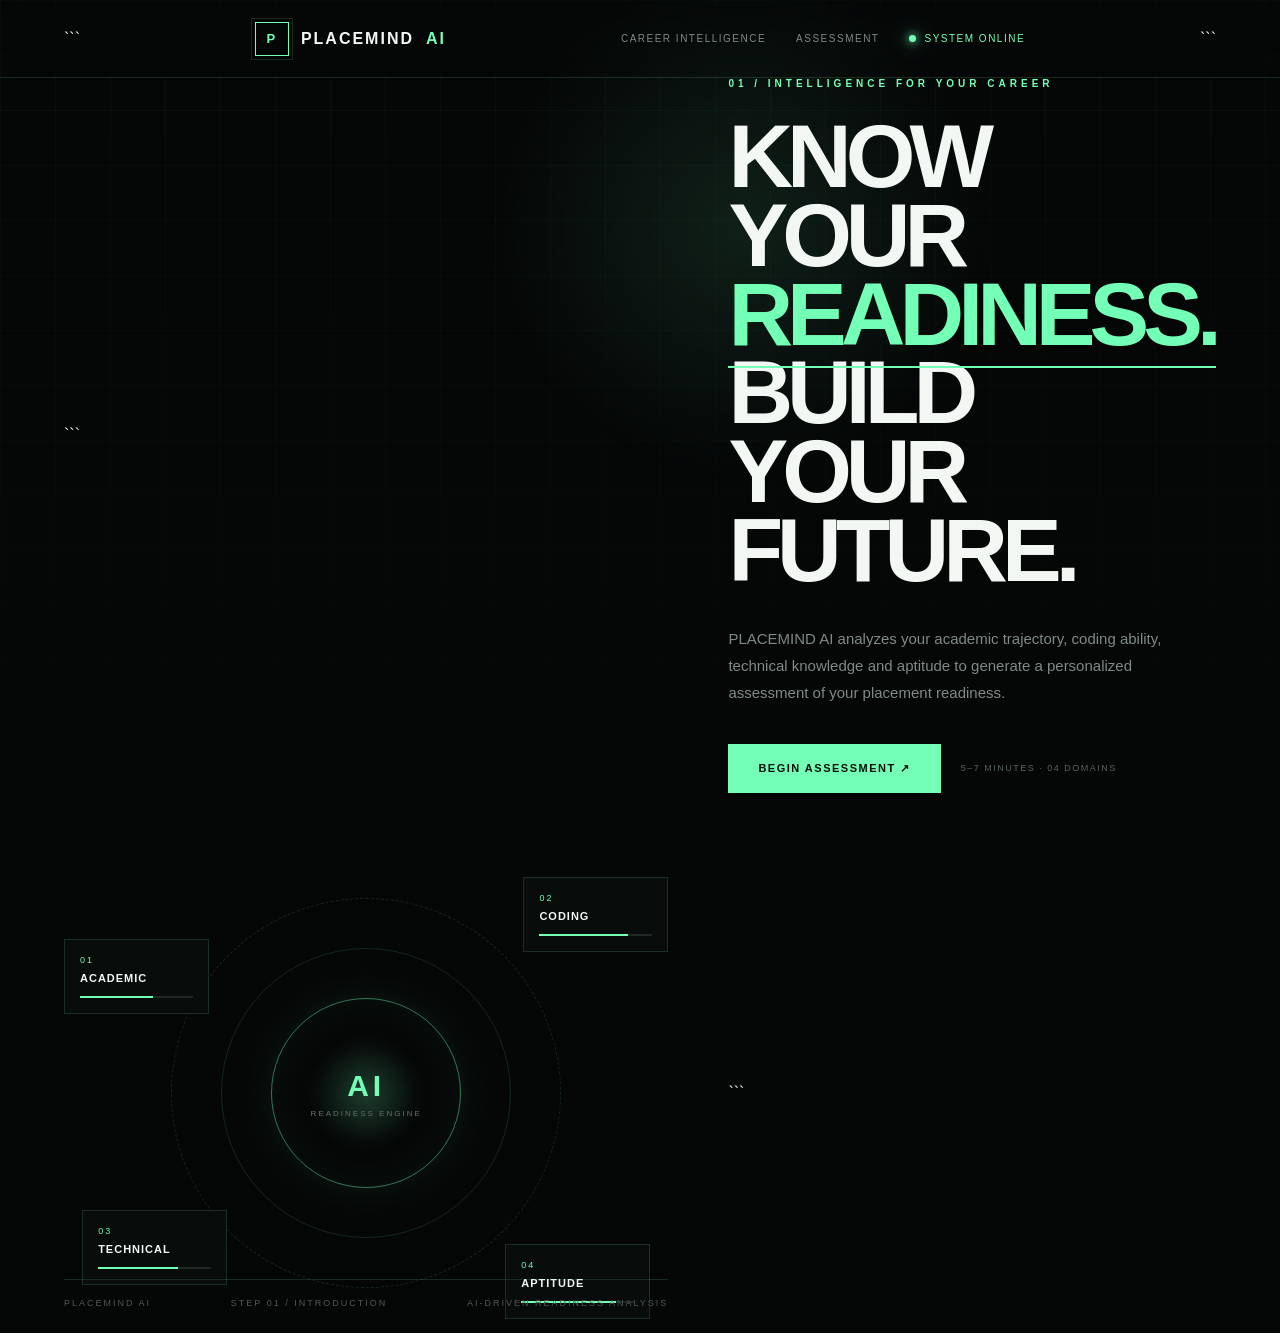
==== index.html @ 0332e286 "Update index.html" ====
<!DOCTYPE html>

<html lang="en">
<head>
<meta charset="UTF-8">
<meta name="viewport" content="width=device-width, initial-scale=1.0">

<title>PLACEMIND AI</title>

<style>

*{
    margin:0;
    padding:0;
    box-sizing:border-box;
}

:root{
    --bg:#050707;
    --panel:#0b0f0e;
    --line:rgba(130,255,190,.14);
    --green:#73ffb6;
    --text:#f2f7f4;
    --muted:#7f8b85;
}

html{
    scroll-behavior:smooth;
}

body{
    background:var(--bg);
    color:var(--text);
    font-family:Arial,Helvetica,sans-serif;
    overflow-x:hidden;
}


/* =========================================================
   ANIMATED BACKGROUND
========================================================= */

body::before{
    content:"";
    position:fixed;
    inset:0;
    pointer-events:none;

    background-image:
        linear-gradient(rgba(115,255,182,.035) 1px,transparent 1px),
        linear-gradient(90deg,rgba(115,255,182,.035) 1px,transparent 1px);

    background-size:55px 55px;

    mask-image:linear-gradient(
        to bottom,
        black,
        transparent 90%
    );

    animation:gridMove 18s linear infinite;
}

@keyframes gridMove{

    from{
        background-position:0 0,0 0;
    }

    to{
        background-position:55px 55px,55px 55px;
    }

}


/* =========================================================
   GLOW
========================================================= */

.glow{
    position:fixed;
    width:550px;
    height:550px;

    background:radial-gradient(
        circle,
        rgba(115,255,182,.10),
        transparent 65%
    );

    left:58%;
    top:25%;

    transform:translate(-50%,-50%);

    filter:blur(10px);

    pointer-events:none;

    animation:floatGlow 7s ease-in-out infinite;
}

@keyframes floatGlow{

    0%,100%{
        transform:translate(-50%,-50%) scale(1);
    }

    50%{
        transform:translate(-50%,-50%) scale(1.2);
    }

}


/* =========================================================
   NAVIGATION
========================================================= */

nav{

    height:78px;

    border-bottom:1px solid var(--line);

    display:flex;

    align-items:center;

    justify-content:space-between;

    padding:0 5vw;

    position:relative;

    z-index:5;

    backdrop-filter:blur(12px);

    animation:navIn 1s ease forwards;

}

@keyframes navIn{

    from{
        opacity:0;
        transform:translateY(-20px);
    }

    to{
        opacity:1;
        transform:translateY(0);
    }

}

.brand{

    display:flex;

    align-items:center;

    gap:12px;

    font-weight:800;

    letter-spacing:2px;

}

.logo{

    width:34px;
    height:34px;

    border:1px solid var(--green);

    color:var(--green);

    display:grid;

    place-items:center;

    font-size:13px;

    position:relative;

}

.logo::after{

    content:"";

    position:absolute;

    inset:-5px;

    border:1px solid rgba(115,255,182,.15);

    animation:pulse 2s infinite;

}

@keyframes pulse{

    0%,100%{
        transform:scale(.95);
        opacity:.4;
    }

    50%{
        transform:scale(1.08);
        opacity:1;
    }

}

.brand span{
    color:var(--green);
}

.nav-right{

    display:flex;

    align-items:center;

    gap:30px;

    font-size:10px;

    letter-spacing:1.5px;

    color:var(--muted);

}

.online{

    color:var(--green);

    display:flex;

    align-items:center;

    gap:8px;

}

.dot{

    width:7px;
    height:7px;

    border-radius:50%;

    background:var(--green);

    box-shadow:
        0 0 8px var(--green),
        0 0 20px var(--green);

    animation:blink 1.5s infinite;

}

@keyframes blink{

    0%,100%{
        opacity:1;
    }

    50%{
        opacity:.25;
    }

}


/* =========================================================
   MAIN
========================================================= */

main{

    width:90%;

    max-width:1400px;

    margin:auto;

    min-height:calc(100vh - 78px);

    display:flex;

    align-items:center;

    position:relative;

    z-index:2;

}

.layout{

    width:100%;

    display:grid;

    grid-template-columns:1.2fr .8fr;

    gap:60px;

    align-items:center;

}


/* =========================================================
   LEFT HERO
========================================================= */

.hero{

    animation:heroIn 1.1s cubic-bezier(.2,.8,.2,1) forwards;

    opacity:0;

}

@keyframes heroIn{

    from{

        opacity:0;

        transform:
            translateY(50px);

    }

    to{

        opacity:1;

        transform:
            translateY(0);

    }

}

.eyebrow{

    color:var(--green);

    font-size:10px;

    font-weight:bold;

    letter-spacing:4px;

    margin-bottom:28px;

}

h1{

    font-size:clamp(
        58px,
        7vw,
        105px
    );

    line-height:.88;

    letter-spacing:-6px;

    font-weight:800;

}

h1 .green{

    color:var(--green);

    position:relative;

}

h1 .green::after{

    content:"";

    position:absolute;

    left:0;

    bottom:-4px;

    width:0;

    height:2px;

    background:var(--green);

    animation:underline 1.5s ease 1.2s forwards;

}

@keyframes underline{

    to{
        width:100%;
    }

}

.description{

    max-width:620px;

    margin-top:35px;

    color:var(--muted);

    font-size:15px;

    line-height:1.8;

    opacity:0;

    animation:
        fadeUp .8s ease 1s forwards;

}

@keyframes fadeUp{

    from{
        opacity:0;
        transform:translateY(15px);
    }

    to{
        opacity:1;
        transform:translateY(0);
    }

}


/* =========================================================
   CTA
========================================================= */

.cta{

    margin-top:38px;

    display:flex;

    align-items:center;

    gap:20px;

    opacity:0;

    animation:
        fadeUp .8s ease 1.25s forwards;

}

button{

    position:relative;

    overflow:hidden;

    border:0;

    background:var(--green);

    color:#061009;

    padding:18px 30px;

    font-weight:800;

    letter-spacing:1.5px;

    font-size:11px;

    cursor:pointer;

    transition:.25s;

}

button::before{

    content:"";

    position:absolute;

    top:0;
    left:-100%;

    width:70%;

    height:100%;

    background:
        linear-gradient(
            90deg,
            transparent,
            rgba(255,255,255,.5),
            transparent
        );

    animation:shine 3s infinite;

}

@keyframes shine{

    0%{
        left:-100%;
    }

    45%,100%{
        left:130%;
    }

}

button:hover{

    transform:
        translateY(-4px)
        scale(1.02);

    box-shadow:
        0 12px 40px
        rgba(115,255,182,.2);

}

.time{

    color:#59645e;

    font-size:9px;

    letter-spacing:1.5px;

}


/* =========================================================
   RIGHT AI VISUAL
========================================================= */

.visual{

    min-height:480px;

    position:relative;

    display:flex;

    align-items:center;

    justify-content:center;

    animation:
        visualIn 1.2s ease .3s forwards;

    opacity:0;

}

@keyframes visualIn{

    from{
        opacity:0;
        transform:scale(.85);
    }

    to{
        opacity:1;
        transform:scale(1);
    }

}


/* central AI core */

.core{

    width:190px;
    height:190px;

    border-radius:50%;

    border:1px solid
        rgba(115,255,182,.45);

    position:relative;

    display:grid;

    place-items:center;

    box-shadow:

        0 0 40px
        rgba(115,255,182,.08),

        inset 0 0 40px
        rgba(115,255,182,.05);

    animation:
        coreFloat 5s ease-in-out infinite;

}

@keyframes coreFloat{

    0%,100%{
        transform:translateY(0);
    }

    50%{
        transform:translateY(-12px);
    }

}

.core::before{

    content:"";

    position:absolute;

    width:120px;
    height:120px;

    border-radius:50%;

    background:
        radial-gradient(
            circle,
            rgba(115,255,182,.22),
            rgba(115,255,182,.03) 55%,
            transparent 70%
        );

    animation:
        corePulse 2.5s ease-in-out infinite;

}

@keyframes corePulse{

    0%,100%{
        transform:scale(.9);
    }

    50%{
        transform:scale(1.15);
    }

}

.core-text{

    position:relative;

    z-index:2;

    text-align:center;

}

.core-text strong{

    display:block;

    color:var(--green);

    font-size:30px;

    letter-spacing:4px;

}

.core-text span{

    display:block;

    color:#65706a;

    font-size:8px;

    letter-spacing:2px;

    margin-top:6px;

}


/* =========================================================
   ORBITS
========================================================= */

.orbit{

    position:absolute;

    border:1px solid
        rgba(115,255,182,.13);

    border-radius:50%;

}

.orbit.one{

    width:290px;
    height:290px;

    animation:
        orbit 12s linear infinite;

}

.orbit.two{

    width:390px;
    height:390px;

    border-style:dashed;

    animation:
        orbitReverse 18s linear infinite;

}

@keyframes orbit{

    from{
        transform:rotate(0deg);
    }

    to{
        transform:rotate(360deg);
    }

}

@keyframes orbitReverse{

    from{
        transform:rotate(360deg);
    }

    to{
        transform:rotate(0deg);
    }

}


/* =========================================================
   FLOATING DOMAIN CARDS
========================================================= */

.domain{

    position:absolute;

    width:145px;

    padding:15px;

    background:
        rgba(10,14,13,.88);

    border:1px solid var(--line);

    backdrop-filter:blur(8px);

    transition:.3s;

}

.domain:hover{

    border-color:
        rgba(115,255,182,.45);

    transform:translateY(-6px);

}

.domain-number{

    color:var(--green);

    font-size:9px;

    letter-spacing:2px;

}

.domain-name{

    display:block;

    margin-top:7px;

    font-size:11px;

    font-weight:bold;

    letter-spacing:1px;

}

.domain-bar{

    height:2px;

    background:#202824;

    margin-top:12px;

}

.domain-bar span{

    display:block;

    width:65%;

    height:100%;

    background:var(--green);

}

.domain.academic{

    top:18%;

    left:0;

    animation:
        cardFloat 5s ease-in-out infinite;

}

.domain.coding{

    top:5%;

    right:0;

    animation:
        cardFloat 6s ease-in-out 1s infinite;

}

.domain.technical{

    bottom:10%;

    left:3%;

    animation:
        cardFloat 6s ease-in-out 1.5s infinite;

}

.domain.aptitude{

    bottom:3%;

    right:3%;

    animation:
        cardFloat 5s ease-in-out 2s infinite;

}

@keyframes cardFloat{

    0%,100%{
        transform:translateY(0);
    }

    50%{
        transform:translateY(-10px);
    }

}


/* =========================================================
   BOTTOM
========================================================= */

.bottom{

    position:absolute;

    bottom:25px;

    left:0;

    width:100%;

    display:flex;

    justify-content:space-between;

    color:#4f5954;

    font-size:9px;

    letter-spacing:2px;

    border-top:1px solid var(--line);

    padding-top:18px;

}


/* =========================================================
   MOBILE
========================================================= */

@media(max-width:900px){

    .nav-right .nav-item{
        display:none;
    }

    main{
        min-height:auto;
        padding:60px 0 100px;
    }

    .layout{
        grid-template-columns:1fr;
    }

    .visual{
        min-height:430px;
        margin-top:30px;
    }

}

@media(max-width:600px){

    nav{
        padding:0 22px;
    }

    main{
        width:92%;
    }

    h1{
        font-size:55px;
        letter-spacing:-4px;
    }

    .description{
        font-size:14px;
    }

    .bottom{
        position:relative;
        margin-top:40px;
        flex-direction:column;
        gap:8px;
    }

    .domain{
        width:125px;
    }

}

</style>

</head>

<body>

<div class="glow"></div>

<!-- =====================================================
     NAVIGATION
===================================================== -->

<nav>

```
<div class="brand">

    <div class="logo">
        P
    </div>

    PLACEMIND<span>AI</span>

</div>


<div class="nav-right">

    <div class="nav-item">
        CAREER INTELLIGENCE
    </div>

    <div class="nav-item">
        ASSESSMENT
    </div>

    <div class="online">

        <div class="dot"></div>

        SYSTEM ONLINE

    </div>

</div>
```

</nav>

<!-- =====================================================
     MAIN
===================================================== -->

<main>

<div class="layout">

```
<!-- LEFT -->

<section class="hero">

    <div class="eyebrow">
        01 / INTELLIGENCE FOR YOUR CAREER
    </div>


    <h1>

        KNOW YOUR<br>

        <span class="green">
            READINESS.
        </span><br>

        BUILD YOUR<br>

        FUTURE.

    </h1>


    <p class="description">

        PLACEMIND AI analyzes your academic trajectory,
        coding ability, technical knowledge and aptitude
        to generate a personalized assessment of your
        placement readiness.

    </p>


    <div class="cta">

        <button
            onclick="window.location.href='academic.html'">

            BEGIN ASSESSMENT ↗

        </button>


        <div class="time">

            5–7 MINUTES · 04 DOMAINS

        </div>

    </div>

</section>



<!-- RIGHT -->

<section class="visual">


    <!-- ORBITS -->

    <div class="orbit one"></div>

    <div class="orbit two"></div>


    <!-- AI CORE -->

    <div class="core">

        <div class="core-text">

            <strong>AI</strong>

            <span>
                READINESS ENGINE
            </span>

        </div>

    </div>


    <!-- DOMAIN CARDS -->


    <div class="domain academic">

        <div class="domain-number">
            01
        </div>

        <div class="domain-name">
            ACADEMIC
        </div>

        <div class="domain-bar">
            <span></span>
        </div>

    </div>


    <div class="domain coding">

        <div class="domain-number">
            02
        </div>

        <div class="domain-name">
            CODING
        </div>

        <div class="domain-bar">
            <span style="width:78%"></span>
        </div>

    </div>


    <div class="domain technical">

        <div class="domain-number">
            03
        </div>

        <div class="domain-name">
            TECHNICAL
        </div>

        <div class="domain-bar">
            <span style="width:71%"></span>
        </div>

    </div>


    <div class="domain aptitude">

        <div class="domain-number">
            04
        </div>

        <div class="domain-name">
            APTITUDE
        </div>

        <div class="domain-bar">
            <span style="width:84%"></span>
        </div>

    </div>


    <div class="bottom">

        <span>
            PLACEMIND AI
        </span>

        <span>
            STEP 01 / INTRODUCTION
        </span>

        <span>
            AI-DRIVEN READINESS ANALYSIS
        </span>

    </div>

</section>
```

</div>

</main>

</body>
</html>
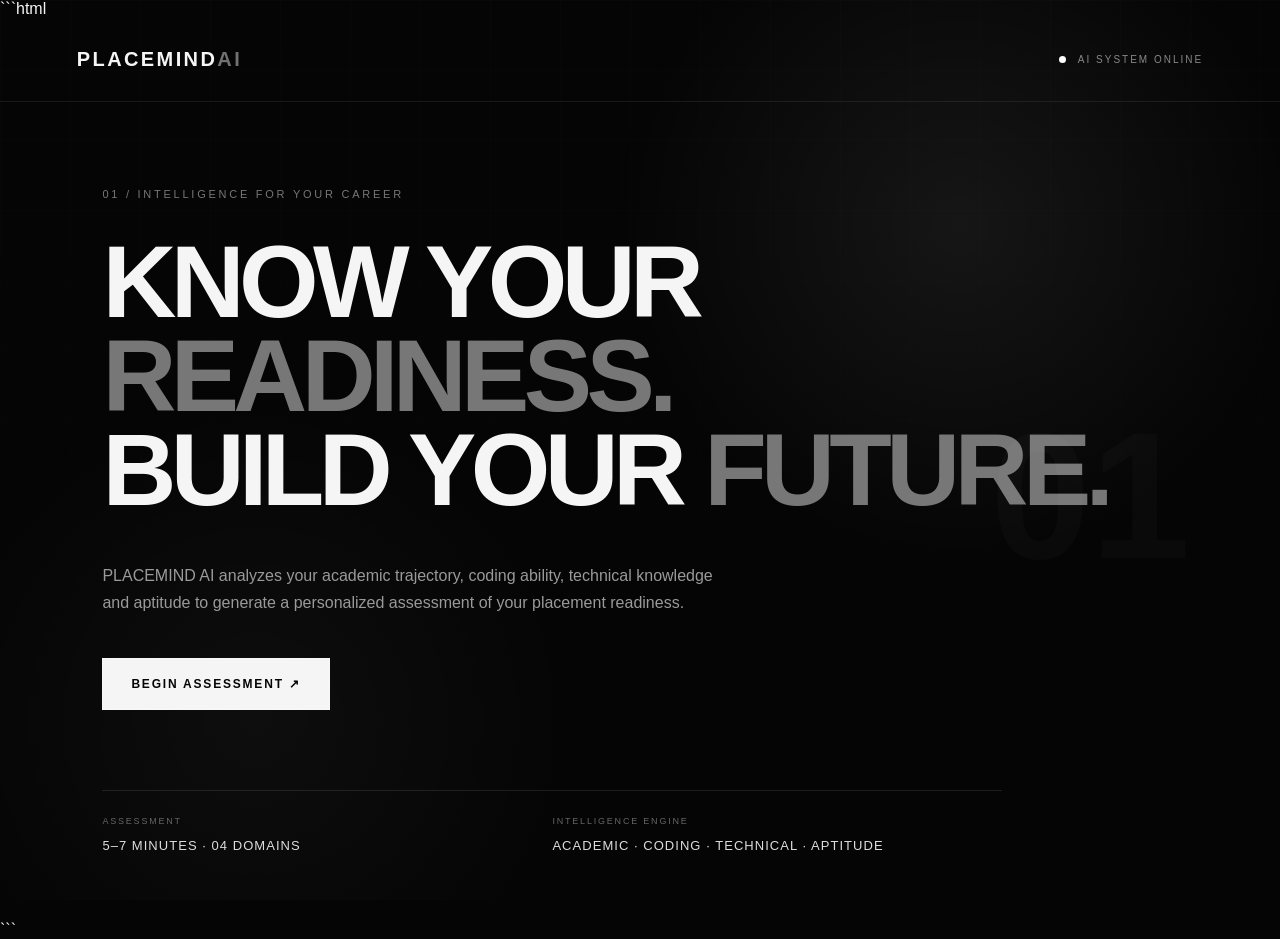
==== commit c76ac466: "Update index.html" ====
--- a/index.html
+++ b/index.html
@@ -1,1240 +1,412 @@
+```html
 <!DOCTYPE html>
-
 <html lang="en">
 <head>
-<meta charset="UTF-8">
-<meta name="viewport" content="width=device-width, initial-scale=1.0">
-
-<title>PLACEMIND AI</title>
-
-<style>
-
-*{
-    margin:0;
-    padding:0;
-    box-sizing:border-box;
-}
-
-:root{
-    --bg:#050707;
-    --panel:#0b0f0e;
-    --line:rgba(130,255,190,.14);
-    --green:#73ffb6;
-    --text:#f2f7f4;
-    --muted:#7f8b85;
-}
-
-html{
-    scroll-behavior:smooth;
-}
-
-body{
-    background:var(--bg);
-    color:var(--text);
-    font-family:Arial,Helvetica,sans-serif;
-    overflow-x:hidden;
-}
-
-
-/* =========================================================
-   ANIMATED BACKGROUND
-========================================================= */
-
-body::before{
-    content:"";
-    position:fixed;
-    inset:0;
-    pointer-events:none;
-
-    background-image:
-        linear-gradient(rgba(115,255,182,.035) 1px,transparent 1px),
-        linear-gradient(90deg,rgba(115,255,182,.035) 1px,transparent 1px);
-
-    background-size:55px 55px;
-
-    mask-image:linear-gradient(
-        to bottom,
-        black,
-        transparent 90%
-    );
-
-    animation:gridMove 18s linear infinite;
-}
-
-@keyframes gridMove{
-
-    from{
-        background-position:0 0,0 0;
-    }
-
-    to{
-        background-position:55px 55px,55px 55px;
-    }
-
-}
-
-
-/* =========================================================
-   GLOW
-========================================================= */
-
-.glow{
-    position:fixed;
-    width:550px;
-    height:550px;
-
-    background:radial-gradient(
-        circle,
-        rgba(115,255,182,.10),
-        transparent 65%
-    );
-
-    left:58%;
-    top:25%;
-
-    transform:translate(-50%,-50%);
-
-    filter:blur(10px);
-
-    pointer-events:none;
-
-    animation:floatGlow 7s ease-in-out infinite;
-}
-
-@keyframes floatGlow{
-
-    0%,100%{
-        transform:translate(-50%,-50%) scale(1);
-    }
-
-    50%{
-        transform:translate(-50%,-50%) scale(1.2);
-    }
-
-}
-
-
-/* =========================================================
-   NAVIGATION
-========================================================= */
-
-nav{
-
-    height:78px;
-
-    border-bottom:1px solid var(--line);
-
-    display:flex;
-
-    align-items:center;
-
-    justify-content:space-between;
-
-    padding:0 5vw;
-
-    position:relative;
-
-    z-index:5;
-
-    backdrop-filter:blur(12px);
-
-    animation:navIn 1s ease forwards;
-
-}
-
-@keyframes navIn{
-
-    from{
-        opacity:0;
-        transform:translateY(-20px);
-    }
-
-    to{
-        opacity:1;
-        transform:translateY(0);
-    }
-
-}
-
-.brand{
-
-    display:flex;
-
-    align-items:center;
-
-    gap:12px;
-
-    font-weight:800;
-
-    letter-spacing:2px;
-
-}
-
-.logo{
-
-    width:34px;
-    height:34px;
-
-    border:1px solid var(--green);
-
-    color:var(--green);
-
-    display:grid;
-
-    place-items:center;
-
-    font-size:13px;
-
-    position:relative;
-
-}
-
-.logo::after{
-
-    content:"";
-
-    position:absolute;
-
-    inset:-5px;
-
-    border:1px solid rgba(115,255,182,.15);
-
-    animation:pulse 2s infinite;
-
-}
-
-@keyframes pulse{
-
-    0%,100%{
-        transform:scale(.95);
-        opacity:.4;
-    }
-
-    50%{
-        transform:scale(1.08);
-        opacity:1;
-    }
-
-}
-
-.brand span{
-    color:var(--green);
-}
-
-.nav-right{
-
-    display:flex;
-
-    align-items:center;
-
-    gap:30px;
-
-    font-size:10px;
-
-    letter-spacing:1.5px;
-
-    color:var(--muted);
-
-}
-
-.online{
-
-    color:var(--green);
-
-    display:flex;
-
-    align-items:center;
-
-    gap:8px;
-
-}
-
-.dot{
-
-    width:7px;
-    height:7px;
-
-    border-radius:50%;
-
-    background:var(--green);
-
-    box-shadow:
-        0 0 8px var(--green),
-        0 0 20px var(--green);
-
-    animation:blink 1.5s infinite;
-
-}
-
-@keyframes blink{
-
-    0%,100%{
-        opacity:1;
-    }
-
-    50%{
-        opacity:.25;
-    }
-
-}
-
-
-/* =========================================================
-   MAIN
-========================================================= */
-
-main{
-
-    width:90%;
-
-    max-width:1400px;
-
-    margin:auto;
-
-    min-height:calc(100vh - 78px);
-
-    display:flex;
-
-    align-items:center;
-
-    position:relative;
-
-    z-index:2;
-
-}
-
-.layout{
-
-    width:100%;
-
-    display:grid;
-
-    grid-template-columns:1.2fr .8fr;
-
-    gap:60px;
-
-    align-items:center;
-
-}
-
-
-/* =========================================================
-   LEFT HERO
-========================================================= */
-
-.hero{
-
-    animation:heroIn 1.1s cubic-bezier(.2,.8,.2,1) forwards;
-
-    opacity:0;
-
-}
-
-@keyframes heroIn{
-
-    from{
-
-        opacity:0;
-
-        transform:
-            translateY(50px);
-
-    }
-
-    to{
-
-        opacity:1;
-
-        transform:
-            translateY(0);
-
-    }
-
-}
-
-.eyebrow{
-
-    color:var(--green);
-
-    font-size:10px;
-
-    font-weight:bold;
-
-    letter-spacing:4px;
-
-    margin-bottom:28px;
-
-}
-
-h1{
-
-    font-size:clamp(
-        58px,
-        7vw,
-        105px
-    );
-
-    line-height:.88;
-
-    letter-spacing:-6px;
-
-    font-weight:800;
-
-}
-
-h1 .green{
-
-    color:var(--green);
-
-    position:relative;
-
-}
-
-h1 .green::after{
-
-    content:"";
-
-    position:absolute;
-
-    left:0;
-
-    bottom:-4px;
-
-    width:0;
-
-    height:2px;
-
-    background:var(--green);
-
-    animation:underline 1.5s ease 1.2s forwards;
-
-}
-
-@keyframes underline{
-
-    to{
-        width:100%;
-    }
-
-}
-
-.description{
-
-    max-width:620px;
-
-    margin-top:35px;
-
-    color:var(--muted);
-
-    font-size:15px;
-
-    line-height:1.8;
-
-    opacity:0;
-
-    animation:
-        fadeUp .8s ease 1s forwards;
-
-}
-
-@keyframes fadeUp{
-
-    from{
-        opacity:0;
-        transform:translateY(15px);
-    }
-
-    to{
-        opacity:1;
-        transform:translateY(0);
-    }
-
-}
-
-
-/* =========================================================
-   CTA
-========================================================= */
-
-.cta{
-
-    margin-top:38px;
-
-    display:flex;
-
-    align-items:center;
-
-    gap:20px;
-
-    opacity:0;
-
-    animation:
-        fadeUp .8s ease 1.25s forwards;
-
-}
-
-button{
-
-    position:relative;
-
-    overflow:hidden;
-
-    border:0;
-
-    background:var(--green);
-
-    color:#061009;
-
-    padding:18px 30px;
-
-    font-weight:800;
-
-    letter-spacing:1.5px;
-
-    font-size:11px;
-
-    cursor:pointer;
-
-    transition:.25s;
-
-}
-
-button::before{
-
-    content:"";
-
-    position:absolute;
-
-    top:0;
-    left:-100%;
-
-    width:70%;
-
-    height:100%;
-
-    background:
-        linear-gradient(
-            90deg,
-            transparent,
-            rgba(255,255,255,.5),
-            transparent
-        );
-
-    animation:shine 3s infinite;
-
-}
-
-@keyframes shine{
-
-    0%{
-        left:-100%;
-    }
-
-    45%,100%{
-        left:130%;
-    }
-
-}
-
-button:hover{
-
-    transform:
-        translateY(-4px)
-        scale(1.02);
-
-    box-shadow:
-        0 12px 40px
-        rgba(115,255,182,.2);
-
-}
-
-.time{
-
-    color:#59645e;
-
-    font-size:9px;
-
-    letter-spacing:1.5px;
-
-}
-
-
-/* =========================================================
-   RIGHT AI VISUAL
-========================================================= */
-
-.visual{
-
-    min-height:480px;
-
-    position:relative;
-
-    display:flex;
-
-    align-items:center;
-
-    justify-content:center;
-
-    animation:
-        visualIn 1.2s ease .3s forwards;
-
-    opacity:0;
-
-}
-
-@keyframes visualIn{
-
-    from{
-        opacity:0;
-        transform:scale(.85);
-    }
-
-    to{
-        opacity:1;
-        transform:scale(1);
-    }
-
-}
-
-
-/* central AI core */
-
-.core{
-
-    width:190px;
-    height:190px;
-
-    border-radius:50%;
-
-    border:1px solid
-        rgba(115,255,182,.45);
-
-    position:relative;
-
-    display:grid;
-
-    place-items:center;
-
-    box-shadow:
-
-        0 0 40px
-        rgba(115,255,182,.08),
-
-        inset 0 0 40px
-        rgba(115,255,182,.05);
-
-    animation:
-        coreFloat 5s ease-in-out infinite;
-
-}
-
-@keyframes coreFloat{
-
-    0%,100%{
-        transform:translateY(0);
-    }
-
-    50%{
-        transform:translateY(-12px);
-    }
-
-}
-
-.core::before{
-
-    content:"";
-
-    position:absolute;
-
-    width:120px;
-    height:120px;
-
-    border-radius:50%;
-
-    background:
-        radial-gradient(
-            circle,
-            rgba(115,255,182,.22),
-            rgba(115,255,182,.03) 55%,
-            transparent 70%
-        );
-
-    animation:
-        corePulse 2.5s ease-in-out infinite;
-
-}
-
-@keyframes corePulse{
-
-    0%,100%{
-        transform:scale(.9);
-    }
-
-    50%{
-        transform:scale(1.15);
-    }
-
-}
-
-.core-text{
-
-    position:relative;
-
-    z-index:2;
-
-    text-align:center;
-
-}
-
-.core-text strong{
-
-    display:block;
-
-    color:var(--green);
-
-    font-size:30px;
-
-    letter-spacing:4px;
-
-}
-
-.core-text span{
-
-    display:block;
-
-    color:#65706a;
-
-    font-size:8px;
-
-    letter-spacing:2px;
-
-    margin-top:6px;
-
-}
-
-
-/* =========================================================
-   ORBITS
-========================================================= */
-
-.orbit{
-
-    position:absolute;
-
-    border:1px solid
-        rgba(115,255,182,.13);
-
-    border-radius:50%;
-
-}
-
-.orbit.one{
-
-    width:290px;
-    height:290px;
-
-    animation:
-        orbit 12s linear infinite;
-
-}
-
-.orbit.two{
-
-    width:390px;
-    height:390px;
-
-    border-style:dashed;
-
-    animation:
-        orbitReverse 18s linear infinite;
-
-}
-
-@keyframes orbit{
-
-    from{
-        transform:rotate(0deg);
-    }
-
-    to{
-        transform:rotate(360deg);
-    }
-
-}
-
-@keyframes orbitReverse{
-
-    from{
-        transform:rotate(360deg);
-    }
-
-    to{
-        transform:rotate(0deg);
-    }
-
-}
-
-
-/* =========================================================
-   FLOATING DOMAIN CARDS
-========================================================= */
-
-.domain{
-
-    position:absolute;
-
-    width:145px;
-
-    padding:15px;
-
-    background:
-        rgba(10,14,13,.88);
-
-    border:1px solid var(--line);
-
-    backdrop-filter:blur(8px);
-
-    transition:.3s;
-
-}
-
-.domain:hover{
-
-    border-color:
-        rgba(115,255,182,.45);
-
-    transform:translateY(-6px);
-
-}
-
-.domain-number{
-
-    color:var(--green);
-
-    font-size:9px;
-
-    letter-spacing:2px;
-
-}
-
-.domain-name{
-
-    display:block;
-
-    margin-top:7px;
-
-    font-size:11px;
-
-    font-weight:bold;
-
-    letter-spacing:1px;
-
-}
-
-.domain-bar{
-
-    height:2px;
-
-    background:#202824;
-
-    margin-top:12px;
-
-}
-
-.domain-bar span{
-
-    display:block;
-
-    width:65%;
-
-    height:100%;
-
-    background:var(--green);
-
-}
-
-.domain.academic{
-
-    top:18%;
-
-    left:0;
-
-    animation:
-        cardFloat 5s ease-in-out infinite;
-
-}
-
-.domain.coding{
-
-    top:5%;
-
-    right:0;
-
-    animation:
-        cardFloat 6s ease-in-out 1s infinite;
-
-}
-
-.domain.technical{
-
-    bottom:10%;
-
-    left:3%;
-
-    animation:
-        cardFloat 6s ease-in-out 1.5s infinite;
-
-}
-
-.domain.aptitude{
-
-    bottom:3%;
-
-    right:3%;
-
-    animation:
-        cardFloat 5s ease-in-out 2s infinite;
-
-}
-
-@keyframes cardFloat{
-
-    0%,100%{
-        transform:translateY(0);
-    }
-
-    50%{
-        transform:translateY(-10px);
-    }
-
-}
-
-
-/* =========================================================
-   BOTTOM
-========================================================= */
-
-.bottom{
-
-    position:absolute;
-
-    bottom:25px;
-
-    left:0;
-
-    width:100%;
-
-    display:flex;
-
-    justify-content:space-between;
-
-    color:#4f5954;
-
-    font-size:9px;
-
-    letter-spacing:2px;
-
-    border-top:1px solid var(--line);
-
-    padding-top:18px;
-
-}
-
-
-/* =========================================================
-   MOBILE
-========================================================= */
-
-@media(max-width:900px){
-
-    .nav-right .nav-item{
-        display:none;
-    }
-
-    main{
-        min-height:auto;
-        padding:60px 0 100px;
-    }
-
-    .layout{
-        grid-template-columns:1fr;
-    }
-
-    .visual{
-        min-height:430px;
-        margin-top:30px;
-    }
-
-}
-
-@media(max-width:600px){
-
-    nav{
-        padding:0 22px;
-    }
-
-    main{
-        width:92%;
-    }
-
-    h1{
-        font-size:55px;
-        letter-spacing:-4px;
-    }
-
-    .description{
-        font-size:14px;
-    }
-
-    .bottom{
-        position:relative;
-        margin-top:40px;
-        flex-direction:column;
-        gap:8px;
-    }
-
-    .domain{
-        width:125px;
-    }
-
-}
-
-</style>
-
+    <meta charset="UTF-8">
+    <meta name="viewport" content="width=device-width, initial-scale=1.0">
+
+    <title>PLACEMIND AI</title>
+
+    <style>
+        * {
+            margin: 0;
+            padding: 0;
+            box-sizing: border-box;
+        }
+
+        html {
+            scroll-behavior: smooth;
+        }
+
+        body {
+            min-height: 100vh;
+            background: #050505;
+            color: #f5f5f5;
+            font-family: Arial, Helvetica, sans-serif;
+            overflow-x: hidden;
+        }
+
+        /* BACKGROUND */
+
+        body::before {
+            content: "";
+            position: fixed;
+            inset: 0;
+            background:
+                radial-gradient(circle at 75% 25%, rgba(255,255,255,0.07), transparent 30%),
+                radial-gradient(circle at 20% 80%, rgba(255,255,255,0.04), transparent 28%);
+            pointer-events: none;
+        }
+
+        .grid {
+            position: fixed;
+            inset: 0;
+            opacity: 0.08;
+            background-image:
+                linear-gradient(rgba(255,255,255,0.2) 1px, transparent 1px),
+                linear-gradient(90deg, rgba(255,255,255,0.2) 1px, transparent 1px);
+            background-size: 70px 70px;
+            mask-image: linear-gradient(to bottom, black, transparent);
+            pointer-events: none;
+        }
+
+        /* NAV */
+
+        nav {
+            position: relative;
+            z-index: 5;
+            width: 100%;
+            padding: 30px 6vw;
+            display: flex;
+            justify-content: space-between;
+            align-items: center;
+            border-bottom: 1px solid rgba(255,255,255,0.08);
+        }
+
+        .logo {
+            font-size: 20px;
+            font-weight: 800;
+            letter-spacing: 0.12em;
+        }
+
+        .logo span {
+            opacity: 0.45;
+        }
+
+        .nav-status {
+            font-size: 10px;
+            letter-spacing: 0.2em;
+            color: #888;
+        }
+
+        .dot {
+            display: inline-block;
+            width: 7px;
+            height: 7px;
+            border-radius: 50%;
+            background: #fff;
+            margin-right: 8px;
+            animation: pulse 1.8s infinite;
+        }
+
+        /* HERO */
+
+        .hero {
+            position: relative;
+            z-index: 2;
+            min-height: calc(100vh - 81px);
+            padding: 8vh 8vw 6vh;
+            display: flex;
+            flex-direction: column;
+            justify-content: center;
+        }
+
+        .eyebrow {
+            font-size: 11px;
+            letter-spacing: 0.25em;
+            color: #777;
+            margin-bottom: 35px;
+            animation: fadeUp 0.8s ease forwards;
+        }
+
+        .hero h1 {
+            font-size: clamp(55px, 8vw, 125px);
+            line-height: 0.92;
+            letter-spacing: -0.055em;
+            font-weight: 800;
+            max-width: 1100px;
+            animation: reveal 1s ease forwards;
+        }
+
+        /* IMPORTANT:
+           These are intentionally separate lines.
+        */
+
+        .hero h1 .line {
+            display: block;
+        }
+
+        .hero h1 .accent {
+            color: #777;
+        }
+
+        .description {
+            max-width: 620px;
+            margin-top: 45px;
+            color: #9a9a9a;
+            font-size: 16px;
+            line-height: 1.7;
+            animation: fadeUp 1s ease 0.25s both;
+        }
+
+        /* BUTTON */
+
+        .start-btn {
+            width: fit-content;
+            margin-top: 42px;
+            padding: 18px 28px;
+            border: 1px solid rgba(255,255,255,0.3);
+            background: #f5f5f5;
+            color: #050505;
+            font-size: 12px;
+            font-weight: 800;
+            letter-spacing: 0.15em;
+            cursor: pointer;
+            transition: all 0.3s ease;
+            animation: fadeUp 1s ease 0.4s both;
+        }
+
+        .start-btn:hover {
+            transform: translateY(-4px);
+            background: white;
+            box-shadow: 0 15px 40px rgba(255,255,255,0.12);
+        }
+
+        .start-btn:active {
+            transform: translateY(-1px);
+        }
+
+        /* LOWER INFO */
+
+        .bottom-info {
+            display: grid;
+            grid-template-columns: 1fr 1fr;
+            max-width: 900px;
+            margin-top: 80px;
+            border-top: 1px solid rgba(255,255,255,0.1);
+            padding-top: 25px;
+            animation: fadeUp 1s ease 0.6s both;
+        }
+
+        .info-block {
+            padding-right: 40px;
+        }
+
+        .info-label {
+            font-size: 9px;
+            color: #666;
+            letter-spacing: 0.2em;
+            margin-bottom: 12px;
+        }
+
+        .info-value {
+            font-size: 13px;
+            letter-spacing: 0.08em;
+            color: #ddd;
+        }
+
+        /* SIDE NUMBER */
+
+        .side-number {
+            position: absolute;
+            right: 7vw;
+            top: 48%;
+            transform: translateY(-50%);
+            font-size: 180px;
+            font-weight: 800;
+            color: rgba(255,255,255,0.025);
+            pointer-events: none;
+            user-select: none;
+        }
+
+        /* LOADING */
+
+        .loader {
+            position: fixed;
+            inset: 0;
+            background: #050505;
+            z-index: 100;
+            display: flex;
+            align-items: center;
+            justify-content: center;
+            animation: loaderOut 1.2s ease 0.7s forwards;
+        }
+
+        .loader-text {
+            font-size: 12px;
+            letter-spacing: 0.3em;
+            color: #aaa;
+            animation: blink 1s infinite;
+        }
+
+        /* ANIMATIONS */
+
+        @keyframes reveal {
+            from {
+                opacity: 0;
+                transform: translateY(45px);
+            }
+
+            to {
+                opacity: 1;
+                transform: translateY(0);
+            }
+        }
+
+        @keyframes fadeUp {
+            from {
+                opacity: 0;
+                transform: translateY(25px);
+            }
+
+            to {
+                opacity: 1;
+                transform: translateY(0);
+            }
+        }
+
+        @keyframes pulse {
+            0%, 100% {
+                opacity: 0.3;
+                transform: scale(0.8);
+            }
+
+            50% {
+                opacity: 1;
+                transform: scale(1.2);
+            }
+        }
+
+        @keyframes blink {
+            50% {
+                opacity: 0.35;
+            }
+        }
+
+        @keyframes loaderOut {
+            to {
+                opacity: 0;
+                visibility: hidden;
+            }
+        }
+
+        /* MOBILE */
+
+        @media (max-width: 700px) {
+
+            nav {
+                padding: 22px 6vw;
+            }
+
+            .nav-status {
+                display: none;
+            }
+
+            .hero {
+                padding: 7vh 7vw 5vh;
+            }
+
+            .hero h1 {
+                font-size: clamp(48px, 14vw, 80px);
+            }
+
+            .description {
+                font-size: 14px;
+                margin-top: 30px;
+            }
+
+            .bottom-info {
+                grid-template-columns: 1fr;
+                gap: 25px;
+                margin-top: 55px;
+            }
+
+            .side-number {
+                font-size: 100px;
+                right: 5vw;
+                top: 25%;
+            }
+        }
+    </style>
 </head>
 
 <body>
 
-<div class="glow"></div>
-
-<!-- =====================================================
-     NAVIGATION
-===================================================== -->
-
-<nav>
-
-```
-<div class="brand">
-
-    <div class="logo">
-        P
+    <div class="loader">
+        <div class="loader-text">
+            INITIALIZING PLACEMIND AI
+        </div>
     </div>
 
-    PLACEMIND<span>AI</span>
-
-</div>
-
-
-<div class="nav-right">
-
-    <div class="nav-item">
-        CAREER INTELLIGENCE
-    </div>
-
-    <div class="nav-item">
-        ASSESSMENT
-    </div>
-
-    <div class="online">
-
-        <div class="dot"></div>
-
-        SYSTEM ONLINE
-
-    </div>
-
-</div>
-```
-
-</nav>
-
-<!-- =====================================================
-     MAIN
-===================================================== -->
-
-<main>
-
-<div class="layout">
-
-```
-<!-- LEFT -->
-
-<section class="hero">
-
-    <div class="eyebrow">
-        01 / INTELLIGENCE FOR YOUR CAREER
-    </div>
-
-
-    <h1>
-
-        KNOW YOUR<br>
-
-        <span class="green">
-            READINESS.
-        </span><br>
-
-        BUILD YOUR<br>
-
-        FUTURE.
-
-    </h1>
-
-
-    <p class="description">
-
-        PLACEMIND AI analyzes your academic trajectory,
-        coding ability, technical knowledge and aptitude
-        to generate a personalized assessment of your
-        placement readiness.
-
-    </p>
-
-
-    <div class="cta">
-
-        <button
-            onclick="window.location.href='academic.html'">
-
+    <div class="grid"></div>
+
+    <nav>
+        <div class="logo">
+            PLACEMIND<span>AI</span>
+        </div>
+
+        <div class="nav-status">
+            <span class="dot"></span>
+            AI SYSTEM ONLINE
+        </div>
+    </nav>
+
+    <main class="hero">
+
+        <div class="eyebrow">
+            01 / INTELLIGENCE FOR YOUR CAREER
+        </div>
+
+        <h1>
+            <span class="line">
+                KNOW YOUR <span class="accent">READINESS.</span>
+            </span>
+
+            <span class="line">
+                BUILD YOUR <span class="accent">FUTURE.</span>
+            </span>
+        </h1>
+
+        <p class="description">
+            PLACEMIND AI analyzes your academic trajectory,
+            coding ability, technical knowledge and aptitude
+            to generate a personalized assessment of your
+            placement readiness.
+        </p>
+
+        <button class="start-btn" onclick="startAssessment()">
             BEGIN ASSESSMENT ↗
-
         </button>
 
-
-        <div class="time">
-
-            5–7 MINUTES · 04 DOMAINS
-
-        </div>
-
-    </div>
-
-</section>
-
-
-
-<!-- RIGHT -->
-
-<section class="visual">
-
-
-    <!-- ORBITS -->
-
-    <div class="orbit one"></div>
-
-    <div class="orbit two"></div>
-
-
-    <!-- AI CORE -->
-
-    <div class="core">
-
-        <div class="core-text">
-
-            <strong>AI</strong>
-
-            <span>
-                READINESS ENGINE
-            </span>
-
-        </div>
-
-    </div>
-
-
-    <!-- DOMAIN CARDS -->
-
-
-    <div class="domain academic">
-
-        <div class="domain-number">
+        <div class="bottom-info">
+
+            <div class="info-block">
+                <div class="info-label">
+                    ASSESSMENT
+                </div>
+
+                <div class="info-value">
+                    5–7 MINUTES · 04 DOMAINS
+                </div>
+            </div>
+
+            <div class="info-block">
+                <div class="info-label">
+                    INTELLIGENCE ENGINE
+                </div>
+
+                <div class="info-value">
+                    ACADEMIC · CODING · TECHNICAL · APTITUDE
+                </div>
+            </div>
+
+        </div>
+
+        <div class="side-number">
             01
         </div>
 
-        <div class="domain-name">
-            ACADEMIC
-        </div>
-
-        <div class="domain-bar">
-            <span></span>
-        </div>
-
-    </div>
-
-
-    <div class="domain coding">
-
-        <div class="domain-number">
-            02
-        </div>
-
-        <div class="domain-name">
-            CODING
-        </div>
-
-        <div class="domain-bar">
-            <span style="width:78%"></span>
-        </div>
-
-    </div>
-
-
-    <div class="domain technical">
-
-        <div class="domain-number">
-            03
-        </div>
-
-        <div class="domain-name">
-            TECHNICAL
-        </div>
-
-        <div class="domain-bar">
-            <span style="width:71%"></span>
-        </div>
-
-    </div>
-
-
-    <div class="domain aptitude">
-
-        <div class="domain-number">
-            04
-        </div>
-
-        <div class="domain-name">
-            APTITUDE
-        </div>
-
-        <div class="domain-bar">
-            <span style="width:84%"></span>
-        </div>
-
-    </div>
-
-
-    <div class="bottom">
-
-        <span>
-            PLACEMIND AI
-        </span>
-
-        <span>
-            STEP 01 / INTRODUCTION
-        </span>
-
-        <span>
-            AI-DRIVEN READINESS ANALYSIS
-        </span>
-
-    </div>
-
-</section>
-```
-
-</div>
-
-</main>
+    </main>
+
+    <script>
+        function startAssessment() {
+
+            // Academic assessment is the first page.
+            window.location.href = "/academic.html";
+
+        }
+    </script>
 
 </body>
 </html>
+```
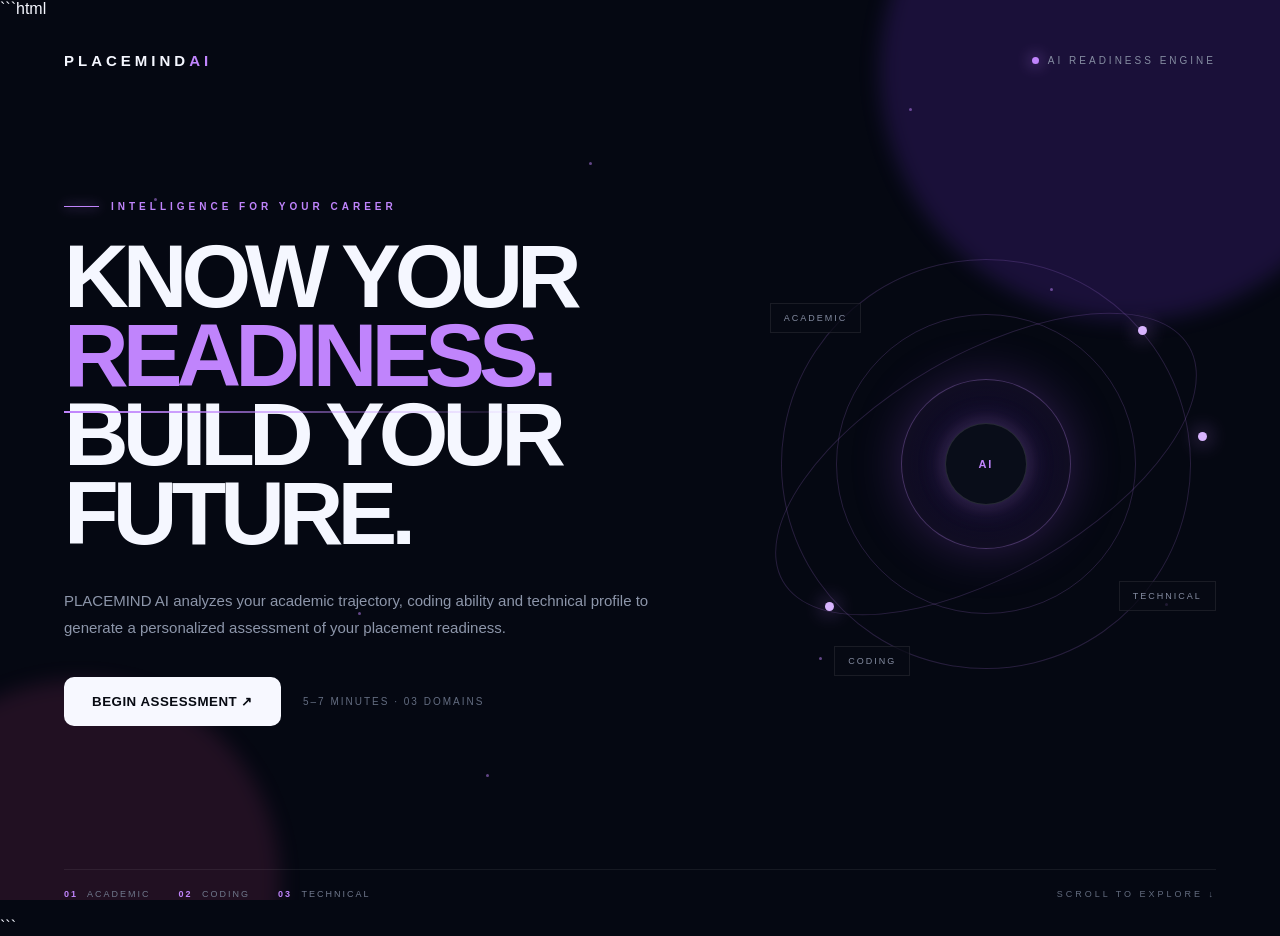
==== commit 1997836e: "Update index.html" ====
--- a/index.html
+++ b/index.html
@@ -2,410 +2,663 @@
 <!DOCTYPE html>
 <html lang="en">
 <head>
-    <meta charset="UTF-8">
-    <meta name="viewport" content="width=device-width, initial-scale=1.0">
-
-    <title>PLACEMIND AI</title>
-
-    <style>
-        * {
-            margin: 0;
-            padding: 0;
-            box-sizing: border-box;
-        }
-
-        html {
-            scroll-behavior: smooth;
-        }
-
-        body {
-            min-height: 100vh;
-            background: #050505;
-            color: #f5f5f5;
-            font-family: Arial, Helvetica, sans-serif;
-            overflow-x: hidden;
-        }
-
-        /* BACKGROUND */
-
-        body::before {
-            content: "";
-            position: fixed;
-            inset: 0;
-            background:
-                radial-gradient(circle at 75% 25%, rgba(255,255,255,0.07), transparent 30%),
-                radial-gradient(circle at 20% 80%, rgba(255,255,255,0.04), transparent 28%);
-            pointer-events: none;
-        }
-
-        .grid {
-            position: fixed;
-            inset: 0;
-            opacity: 0.08;
-            background-image:
-                linear-gradient(rgba(255,255,255,0.2) 1px, transparent 1px),
-                linear-gradient(90deg, rgba(255,255,255,0.2) 1px, transparent 1px);
-            background-size: 70px 70px;
-            mask-image: linear-gradient(to bottom, black, transparent);
-            pointer-events: none;
-        }
-
-        /* NAV */
-
-        nav {
-            position: relative;
-            z-index: 5;
-            width: 100%;
-            padding: 30px 6vw;
-            display: flex;
-            justify-content: space-between;
-            align-items: center;
-            border-bottom: 1px solid rgba(255,255,255,0.08);
-        }
-
-        .logo {
-            font-size: 20px;
-            font-weight: 800;
-            letter-spacing: 0.12em;
-        }
-
-        .logo span {
-            opacity: 0.45;
-        }
-
-        .nav-status {
-            font-size: 10px;
-            letter-spacing: 0.2em;
-            color: #888;
-        }
-
-        .dot {
-            display: inline-block;
-            width: 7px;
-            height: 7px;
-            border-radius: 50%;
-            background: #fff;
-            margin-right: 8px;
-            animation: pulse 1.8s infinite;
-        }
-
-        /* HERO */
-
-        .hero {
-            position: relative;
-            z-index: 2;
-            min-height: calc(100vh - 81px);
-            padding: 8vh 8vw 6vh;
-            display: flex;
-            flex-direction: column;
-            justify-content: center;
-        }
-
-        .eyebrow {
-            font-size: 11px;
-            letter-spacing: 0.25em;
-            color: #777;
-            margin-bottom: 35px;
-            animation: fadeUp 0.8s ease forwards;
-        }
-
-        .hero h1 {
-            font-size: clamp(55px, 8vw, 125px);
-            line-height: 0.92;
-            letter-spacing: -0.055em;
-            font-weight: 800;
-            max-width: 1100px;
-            animation: reveal 1s ease forwards;
-        }
-
-        /* IMPORTANT:
-           These are intentionally separate lines.
-        */
-
-        .hero h1 .line {
-            display: block;
-        }
-
-        .hero h1 .accent {
-            color: #777;
-        }
-
-        .description {
-            max-width: 620px;
-            margin-top: 45px;
-            color: #9a9a9a;
-            font-size: 16px;
-            line-height: 1.7;
-            animation: fadeUp 1s ease 0.25s both;
-        }
-
-        /* BUTTON */
-
-        .start-btn {
-            width: fit-content;
-            margin-top: 42px;
-            padding: 18px 28px;
-            border: 1px solid rgba(255,255,255,0.3);
-            background: #f5f5f5;
-            color: #050505;
-            font-size: 12px;
-            font-weight: 800;
-            letter-spacing: 0.15em;
-            cursor: pointer;
-            transition: all 0.3s ease;
-            animation: fadeUp 1s ease 0.4s both;
-        }
-
-        .start-btn:hover {
-            transform: translateY(-4px);
-            background: white;
-            box-shadow: 0 15px 40px rgba(255,255,255,0.12);
-        }
-
-        .start-btn:active {
-            transform: translateY(-1px);
-        }
-
-        /* LOWER INFO */
-
-        .bottom-info {
-            display: grid;
-            grid-template-columns: 1fr 1fr;
-            max-width: 900px;
-            margin-top: 80px;
-            border-top: 1px solid rgba(255,255,255,0.1);
-            padding-top: 25px;
-            animation: fadeUp 1s ease 0.6s both;
-        }
-
-        .info-block {
-            padding-right: 40px;
-        }
-
-        .info-label {
-            font-size: 9px;
-            color: #666;
-            letter-spacing: 0.2em;
-            margin-bottom: 12px;
-        }
-
-        .info-value {
-            font-size: 13px;
-            letter-spacing: 0.08em;
-            color: #ddd;
-        }
-
-        /* SIDE NUMBER */
-
-        .side-number {
-            position: absolute;
-            right: 7vw;
-            top: 48%;
-            transform: translateY(-50%);
-            font-size: 180px;
-            font-weight: 800;
-            color: rgba(255,255,255,0.025);
-            pointer-events: none;
-            user-select: none;
-        }
-
-        /* LOADING */
-
-        .loader {
-            position: fixed;
-            inset: 0;
-            background: #050505;
-            z-index: 100;
-            display: flex;
-            align-items: center;
-            justify-content: center;
-            animation: loaderOut 1.2s ease 0.7s forwards;
-        }
-
-        .loader-text {
-            font-size: 12px;
-            letter-spacing: 0.3em;
-            color: #aaa;
-            animation: blink 1s infinite;
-        }
-
-        /* ANIMATIONS */
-
-        @keyframes reveal {
-            from {
-                opacity: 0;
-                transform: translateY(45px);
-            }
-
-            to {
-                opacity: 1;
-                transform: translateY(0);
-            }
-        }
-
-        @keyframes fadeUp {
-            from {
-                opacity: 0;
-                transform: translateY(25px);
-            }
-
-            to {
-                opacity: 1;
-                transform: translateY(0);
-            }
-        }
-
-        @keyframes pulse {
-            0%, 100% {
-                opacity: 0.3;
-                transform: scale(0.8);
-            }
-
-            50% {
-                opacity: 1;
-                transform: scale(1.2);
-            }
-        }
-
-        @keyframes blink {
-            50% {
-                opacity: 0.35;
-            }
-        }
-
-        @keyframes loaderOut {
-            to {
-                opacity: 0;
-                visibility: hidden;
-            }
-        }
-
-        /* MOBILE */
-
-        @media (max-width: 700px) {
-
-            nav {
-                padding: 22px 6vw;
-            }
-
-            .nav-status {
-                display: none;
-            }
-
-            .hero {
-                padding: 7vh 7vw 5vh;
-            }
-
-            .hero h1 {
-                font-size: clamp(48px, 14vw, 80px);
-            }
-
-            .description {
-                font-size: 14px;
-                margin-top: 30px;
-            }
-
-            .bottom-info {
-                grid-template-columns: 1fr;
-                gap: 25px;
-                margin-top: 55px;
-            }
-
-            .side-number {
-                font-size: 100px;
-                right: 5vw;
-                top: 25%;
-            }
-        }
-    </style>
+<meta charset="UTF-8">
+<meta name="viewport" content="width=device-width, initial-scale=1.0">
+
+<title>PLACEMIND AI</title>
+
+<style>
+*{
+    box-sizing:border-box;
+    margin:0;
+    padding:0;
+}
+
+html{
+    scroll-behavior:smooth;
+}
+
+body{
+    font-family:Arial,Helvetica,sans-serif;
+    color:#f5f7ff;
+    min-height:100vh;
+    overflow:hidden;
+    background:#050812;
+}
+
+/* =========================
+   BACKGROUND
+========================= */
+
+.bg{
+    position:fixed;
+    inset:0;
+    overflow:hidden;
+    pointer-events:none;
+}
+
+.grid{
+    position:absolute;
+    inset:-50%;
+    background-image:
+        linear-gradient(rgba(255,255,255,.035) 1px,transparent 1px),
+        linear-gradient(90deg,rgba(255,255,255,.035) 1px,transparent 1px);
+    background-size:60px 60px;
+    transform:perspective(600px) rotateX(62deg);
+    transform-origin:center bottom;
+    animation:gridMove 18s linear infinite;
+}
+
+.glow{
+    position:absolute;
+    border-radius:50%;
+    filter:blur(10px);
+}
+
+.glow.one{
+    width:500px;
+    height:500px;
+    background:rgba(124,58,237,.18);
+    top:-180px;
+    right:-100px;
+    animation:floatOne 8s ease-in-out infinite;
+}
+
+.glow.two{
+    width:400px;
+    height:400px;
+    background:rgba(236,72,153,.12);
+    bottom:-180px;
+    left:-120px;
+    animation:floatTwo 10s ease-in-out infinite;
+}
+
+/* =========================
+   PARTICLES
+========================= */
+
+.particles span{
+    position:absolute;
+    width:3px;
+    height:3px;
+    background:#c084fc;
+    border-radius:50%;
+    opacity:.5;
+    animation:particle 7s linear infinite;
+}
+
+.particles span:nth-child(1){left:12%;top:22%;animation-delay:0s}
+.particles span:nth-child(2){left:28%;top:68%;animation-delay:1s}
+.particles span:nth-child(3){left:46%;top:18%;animation-delay:2s}
+.particles span:nth-child(4){left:64%;top:73%;animation-delay:3s}
+.particles span:nth-child(5){left:82%;top:32%;animation-delay:4s}
+.particles span:nth-child(6){left:91%;top:67%;animation-delay:5s}
+.particles span:nth-child(7){left:38%;top:86%;animation-delay:2.5s}
+.particles span:nth-child(8){left:71%;top:12%;animation-delay:1.5s}
+
+/* =========================
+   NAV
+========================= */
+
+.page{
+    position:relative;
+    z-index:2;
+    width:min(1240px,90%);
+    min-height:100vh;
+    margin:auto;
+    display:flex;
+    flex-direction:column;
+}
+
+.nav{
+    display:flex;
+    justify-content:space-between;
+    align-items:center;
+    padding:34px 0;
+    animation:navIn 1s ease both;
+}
+
+.logo{
+    font-size:15px;
+    font-weight:900;
+    letter-spacing:4px;
+}
+
+.logo span{
+    color:#c084fc;
+}
+
+.live{
+    display:flex;
+    align-items:center;
+    gap:9px;
+    font-size:10px;
+    letter-spacing:3px;
+    color:#858da2;
+}
+
+.live-dot{
+    width:7px;
+    height:7px;
+    border-radius:50%;
+    background:#c084fc;
+    box-shadow:0 0 15px #c084fc;
+    animation:pulse 1.5s infinite;
+}
+
+/* =========================
+   HERO
+========================= */
+
+.hero{
+    flex:1;
+    display:grid;
+    grid-template-columns:1.15fr .85fr;
+    align-items:center;
+    gap:70px;
+    padding-bottom:45px;
+}
+
+.left{
+    animation:heroIn 1.1s .15s cubic-bezier(.2,.8,.2,1) both;
+}
+
+.eyebrow{
+    display:flex;
+    align-items:center;
+    gap:12px;
+    font-size:10px;
+    letter-spacing:4px;
+    color:#c084fc;
+    font-weight:bold;
+    margin-bottom:25px;
+}
+
+.eyebrow:before{
+    content:"";
+    width:35px;
+    height:1px;
+    background:#c084fc;
+    box-shadow:0 0 12px #c084fc;
+}
+
+h1{
+    font-size:clamp(54px,7vw,94px);
+    line-height:.88;
+    letter-spacing:-6px;
+    max-width:850px;
+}
+
+h1 .purple{
+    color:#c084fc;
+    position:relative;
+}
+
+h1 .purple:after{
+    content:"";
+    position:absolute;
+    left:0;
+    bottom:-8px;
+    width:100%;
+    height:2px;
+    background:linear-gradient(90deg,#c084fc,transparent);
+    animation:lineGrow 1.4s 1s ease both;
+}
+
+.description{
+    max-width:630px;
+    margin-top:34px;
+    color:#8d96aa;
+    line-height:1.8;
+    font-size:15px;
+}
+
+.actions{
+    margin-top:36px;
+    display:flex;
+    align-items:center;
+    gap:22px;
+}
+
+.start-btn{
+    border:0;
+    padding:17px 28px;
+    border-radius:10px;
+    background:#f7f8ff;
+    color:#070a12;
+    font-weight:900;
+    letter-spacing:.5px;
+    cursor:pointer;
+    transition:.35s;
+    position:relative;
+    overflow:hidden;
+}
+
+.start-btn:before{
+    content:"";
+    position:absolute;
+    top:0;
+    left:-120%;
+    width:80%;
+    height:100%;
+    background:linear-gradient(
+        100deg,
+        transparent,
+        rgba(255,255,255,.8),
+        transparent
+    );
+    animation:shine 3.5s 2s infinite;
+}
+
+.start-btn:hover{
+    transform:translateY(-4px);
+    box-shadow:
+        0 15px 45px rgba(192,132,252,.25),
+        0 0 35px rgba(192,132,252,.12);
+}
+
+.meta{
+    color:#636c80;
+    font-size:10px;
+    letter-spacing:2px;
+}
+
+/* =========================
+   AI VISUAL
+========================= */
+
+.visual{
+    position:relative;
+    height:460px;
+    display:flex;
+    justify-content:center;
+    align-items:center;
+    animation:visualIn 1.2s .4s cubic-bezier(.2,.8,.2,1) both;
+}
+
+.core{
+    width:170px;
+    height:170px;
+    border-radius:50%;
+    display:flex;
+    justify-content:center;
+    align-items:center;
+    background:
+        radial-gradient(circle,
+        rgba(192,132,252,.35),
+        rgba(124,58,237,.08) 45%,
+        transparent 70%);
+    border:1px solid rgba(192,132,252,.35);
+    box-shadow:
+        0 0 50px rgba(168,85,247,.25),
+        inset 0 0 50px rgba(168,85,247,.15);
+    animation:corePulse 3s ease-in-out infinite;
+}
+
+.core-inner{
+    width:82px;
+    height:82px;
+    border-radius:50%;
+    background:#090d19;
+    border:1px solid rgba(255,255,255,.12);
+    display:flex;
+    align-items:center;
+    justify-content:center;
+    font-size:11px;
+    font-weight:900;
+    letter-spacing:2px;
+    color:#c084fc;
+    box-shadow:0 0 30px rgba(192,132,252,.18);
+}
+
+.orbit{
+    position:absolute;
+    border:1px solid rgba(192,132,252,.18);
+    border-radius:50%;
+}
+
+.orbit.one{
+    width:300px;
+    height:300px;
+    animation:orbit 12s linear infinite;
+}
+
+.orbit.two{
+    width:410px;
+    height:410px;
+    transform:rotate(55deg);
+    animation:orbitReverse 17s linear infinite;
+}
+
+.orbit.three{
+    width:470px;
+    height:220px;
+    transform:rotate(-30deg);
+    animation:orbit 14s linear infinite;
+}
+
+.node{
+    position:absolute;
+    width:9px;
+    height:9px;
+    border-radius:50%;
+    background:#d8b4fe;
+    box-shadow:0 0 20px #c084fc;
+}
+
+.node.a{top:20%;right:15%}
+.node.b{bottom:18%;left:15%}
+.node.c{top:43%;right:2%}
+
+.visual-label{
+    position:absolute;
+    padding:9px 13px;
+    border:1px solid rgba(255,255,255,.08);
+    background:rgba(7,11,20,.72);
+    backdrop-filter:blur(10px);
+    font-size:9px;
+    letter-spacing:2px;
+    color:#858da2;
+    animation:labelFloat 4s ease-in-out infinite;
+}
+
+.label-one{top:15%;left:3%}
+.label-two{bottom:18%;right:0}
+.label-three{bottom:4%;left:17%;animation-delay:1.5s}
+
+/* =========================
+   BOTTOM
+========================= */
+
+.bottom{
+    display:flex;
+    justify-content:space-between;
+    align-items:center;
+    border-top:1px solid rgba(255,255,255,.07);
+    padding:19px 0;
+    animation:fadeIn 1s 1.1s both;
+}
+
+.domains{
+    display:flex;
+    gap:28px;
+}
+
+.domain{
+    font-size:9px;
+    letter-spacing:2px;
+    color:#70798d;
+}
+
+.domain strong{
+    color:#c084fc;
+    margin-right:5px;
+}
+
+.scroll{
+    font-size:9px;
+    letter-spacing:3px;
+    color:#626b7e;
+}
+
+/* =========================
+   ANIMATIONS
+========================= */
+
+@keyframes navIn{
+    from{opacity:0;transform:translateY(-20px)}
+    to{opacity:1;transform:none}
+}
+
+@keyframes heroIn{
+    from{opacity:0;transform:translateY(45px)}
+    to{opacity:1;transform:none}
+}
+
+@keyframes visualIn{
+    from{opacity:0;transform:scale(.75)}
+    to{opacity:1;transform:scale(1)}
+}
+
+@keyframes fadeIn{
+    from{opacity:0}
+    to{opacity:1}
+}
+
+@keyframes lineGrow{
+    from{width:0}
+    to{width:100%}
+}
+
+@keyframes shine{
+    0%{left:-120%}
+    30%,100%{left:140%}
+}
+
+@keyframes corePulse{
+    0%,100%{transform:scale(1)}
+    50%{transform:scale(1.08)}
+}
+
+@keyframes orbit{
+    from{transform:rotate(0deg)}
+    to{transform:rotate(360deg)}
+}
+
+@keyframes orbitReverse{
+    from{transform:rotate(55deg)}
+    to{transform:rotate(-305deg)}
+}
+
+@keyframes labelFloat{
+    0%,100%{transform:translateY(0)}
+    50%{transform:translateY(-8px)}
+}
+
+@keyframes pulse{
+    0%,100%{opacity:.4}
+    50%{opacity:1}
+}
+
+@keyframes particle{
+    0%{transform:translateY(30px);opacity:0}
+    20%{opacity:.7}
+    80%{opacity:.7}
+    100%{transform:translateY(-120px);opacity:0}
+}
+
+@keyframes gridMove{
+    from{transform:perspective(600px) rotateX(62deg) translateY(0)}
+    to{transform:perspective(600px) rotateX(62deg) translateY(60px)}
+}
+
+@keyframes floatOne{
+    0%,100%{transform:translate(0,0)}
+    50%{transform:translate(-40px,35px)}
+}
+
+@keyframes floatTwo{
+    0%,100%{transform:translate(0,0)}
+    50%{transform:translate(45px,-30px)}
+}
+
+@media(max-width:850px){
+
+    body{
+        overflow:auto;
+    }
+
+    .hero{
+        grid-template-columns:1fr;
+        gap:20px;
+        padding:60px 0 30px;
+    }
+
+    .visual{
+        height:300px;
+        transform:scale(.75);
+    }
+
+    .bottom{
+        gap:15px;
+        flex-direction:column;
+        align-items:flex-start;
+    }
+
+    .domains{
+        flex-wrap:wrap;
+        gap:15px;
+    }
+}
+</style>
 </head>
 
 <body>
 
-    <div class="loader">
-        <div class="loader-text">
-            INITIALIZING PLACEMIND AI
-        </div>
+<div class="bg">
+    <div class="grid"></div>
+    <div class="glow one"></div>
+    <div class="glow two"></div>
+
+    <div class="particles">
+        <span></span><span></span><span></span><span></span>
+        <span></span><span></span><span></span><span></span>
     </div>
-
-    <div class="grid"></div>
-
-    <nav>
+</div>
+
+<div class="page">
+
+    <nav class="nav">
+
         <div class="logo">
             PLACEMIND<span>AI</span>
         </div>
 
-        <div class="nav-status">
-            <span class="dot"></span>
-            AI SYSTEM ONLINE
+        <div class="live">
+            <span class="live-dot"></span>
+            AI READINESS ENGINE
         </div>
+
     </nav>
 
     <main class="hero">
 
-        <div class="eyebrow">
-            01 / INTELLIGENCE FOR YOUR CAREER
+        <section class="left">
+
+            <div class="eyebrow">
+                INTELLIGENCE FOR YOUR CAREER
+            </div>
+
+            <h1>
+                KNOW YOUR<br>
+                <span class="purple">READINESS.</span><br>
+                BUILD YOUR FUTURE.
+            </h1>
+
+            <p class="description">
+                PLACEMIND AI analyzes your academic trajectory,
+                coding ability and technical profile to generate
+                a personalized assessment of your placement readiness.
+            </p>
+
+            <div class="actions">
+
+                <button
+                    class="start-btn"
+                    onclick="startAssessment()"
+                >
+                    BEGIN ASSESSMENT ↗
+                </button>
+
+                <span class="meta">
+                    5–7 MINUTES · 03 DOMAINS
+                </span>
+
+            </div>
+
+        </section>
+
+        <section class="visual">
+
+            <div class="orbit one"></div>
+            <div class="orbit two"></div>
+            <div class="orbit three"></div>
+
+            <div class="core">
+                <div class="core-inner">
+                    AI
+                </div>
+            </div>
+
+            <div class="node a"></div>
+            <div class="node b"></div>
+            <div class="node c"></div>
+
+            <div class="visual-label label-one">
+                ACADEMIC
+            </div>
+
+            <div class="visual-label label-two">
+                TECHNICAL
+            </div>
+
+            <div class="visual-label label-three">
+                CODING
+            </div>
+
+        </section>
+
+    </main>
+
+    <footer class="bottom">
+
+        <div class="domains">
+
+            <div class="domain">
+                <strong>01</strong> ACADEMIC
+            </div>
+
+            <div class="domain">
+                <strong>02</strong> CODING
+            </div>
+
+            <div class="domain">
+                <strong>03</strong> TECHNICAL
+            </div>
+
         </div>
 
-        <h1>
-            <span class="line">
-                KNOW YOUR <span class="accent">READINESS.</span>
-            </span>
-
-            <span class="line">
-                BUILD YOUR <span class="accent">FUTURE.</span>
-            </span>
-        </h1>
-
-        <p class="description">
-            PLACEMIND AI analyzes your academic trajectory,
-            coding ability, technical knowledge and aptitude
-            to generate a personalized assessment of your
-            placement readiness.
-        </p>
-
-        <button class="start-btn" onclick="startAssessment()">
-            BEGIN ASSESSMENT ↗
-        </button>
-
-        <div class="bottom-info">
-
-            <div class="info-block">
-                <div class="info-label">
-                    ASSESSMENT
-                </div>
-
-                <div class="info-value">
-                    5–7 MINUTES · 04 DOMAINS
-                </div>
-            </div>
-
-            <div class="info-block">
-                <div class="info-label">
-                    INTELLIGENCE ENGINE
-                </div>
-
-                <div class="info-value">
-                    ACADEMIC · CODING · TECHNICAL · APTITUDE
-                </div>
-            </div>
-
+        <div class="scroll">
+            SCROLL TO EXPLORE ↓
         </div>
 
-        <div class="side-number">
-            01
-        </div>
-
-    </main>
-
-    <script>
-        function startAssessment() {
-
-            // Academic assessment is the first page.
-            window.location.href = "/academic.html";
-
+    </footer>
+
+</div>
+
+<script>
+
+function startAssessment(){
+
+    document.body.animate(
+        [
+            {opacity:1, transform:"scale(1)"},
+            {opacity:0, transform:"scale(1.025)"}
+        ],
+        {
+            duration:650,
+            easing:"ease-in-out"
         }
-    </script>
+    );
+
+    setTimeout(function(){
+
+        window.location.href="academic.html";
+
+    },600);
+}
+
+</script>
 
 </body>
 </html>
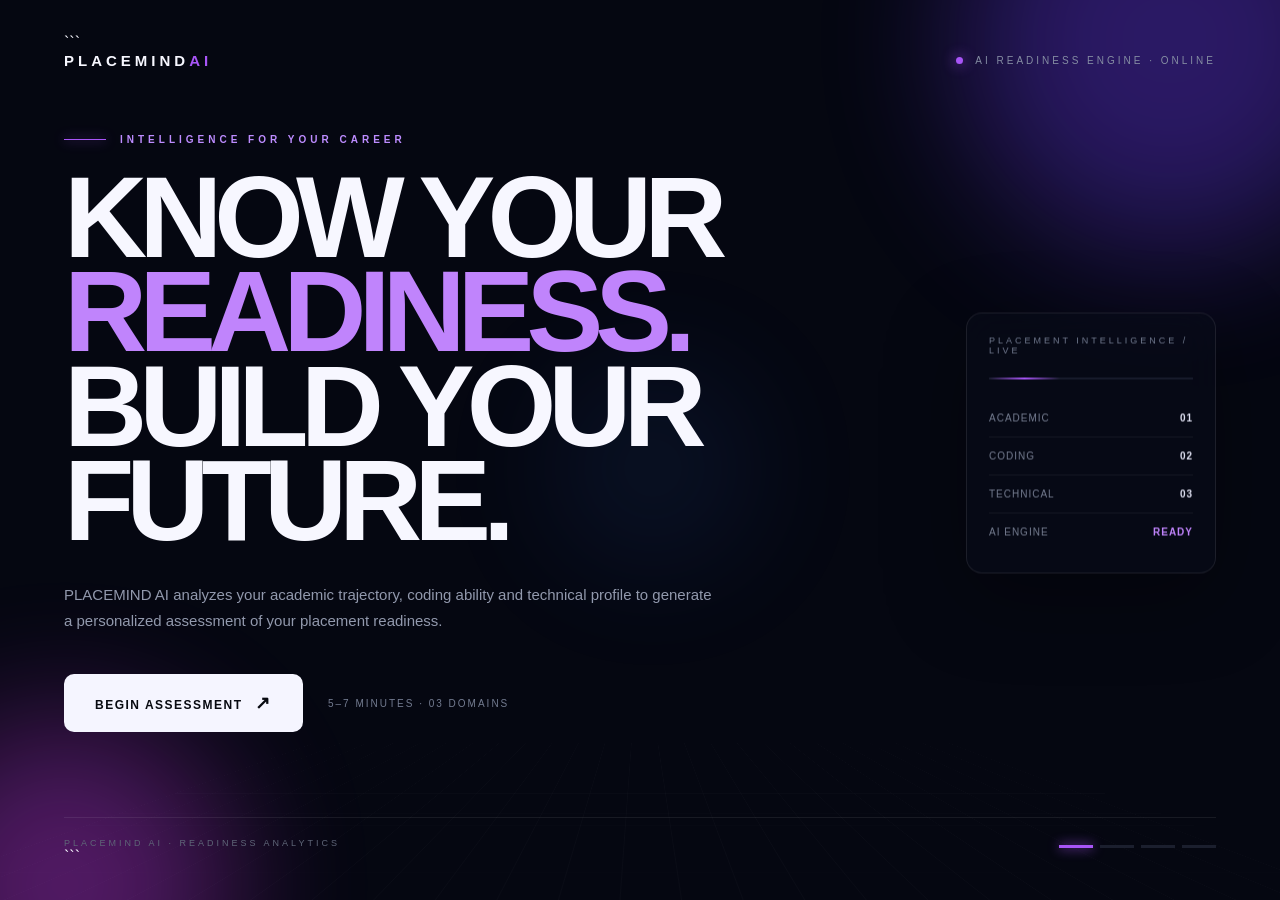
==== commit b95cde22: "Update index.html" ====
--- a/index.html
+++ b/index.html
@@ -1,10 +1,9 @@
-```html
 <!DOCTYPE html>
+
 <html lang="en">
 <head>
 <meta charset="UTF-8">
 <meta name="viewport" content="width=device-width, initial-scale=1.0">
-
 <title>PLACEMIND AI</title>
 
 <style>
@@ -19,103 +18,90 @@
 }
 
 body{
-    font-family:Arial,Helvetica,sans-serif;
-    color:#f5f7ff;
     min-height:100vh;
     overflow:hidden;
-    background:#050812;
-}
-
-/* =========================
-   BACKGROUND
-========================= */
-
-.bg{
+    font-family:Arial,Helvetica,sans-serif;
+    color:#f7f7ff;
+    background:#050711;
+}
+
+/* ================= BACKGROUND ================= */
+
+.background{
     position:fixed;
     inset:0;
     overflow:hidden;
-    pointer-events:none;
+    z-index:0;
 }
 
 .grid{
     position:absolute;
-    inset:-50%;
+    inset:-100px;
     background-image:
         linear-gradient(rgba(255,255,255,.035) 1px,transparent 1px),
         linear-gradient(90deg,rgba(255,255,255,.035) 1px,transparent 1px);
     background-size:60px 60px;
-    transform:perspective(600px) rotateX(62deg);
+    transform:perspective(600px) rotateX(58deg) scale(1.4);
     transform-origin:center bottom;
-    animation:gridMove 18s linear infinite;
-}
-
-.glow{
+    opacity:.45;
+    animation:gridMove 14s linear infinite;
+}
+
+.orb{
     position:absolute;
     border-radius:50%;
-    filter:blur(10px);
-}
-
-.glow.one{
-    width:500px;
-    height:500px;
-    background:rgba(124,58,237,.18);
-    top:-180px;
+    filter:blur(70px);
+    opacity:.35;
+}
+
+.orb.one{
+    width:420px;
+    height:420px;
+    background:#713cff;
+    top:-170px;
     right:-100px;
-    animation:floatOne 8s ease-in-out infinite;
-}
-
-.glow.two{
-    width:400px;
-    height:400px;
-    background:rgba(236,72,153,.12);
-    bottom:-180px;
-    left:-120px;
-    animation:floatTwo 10s ease-in-out infinite;
-}
-
-/* =========================
-   PARTICLES
-========================= */
-
-.particles span{
-    position:absolute;
-    width:3px;
-    height:3px;
-    background:#c084fc;
-    border-radius:50%;
-    opacity:.5;
-    animation:particle 7s linear infinite;
-}
-
-.particles span:nth-child(1){left:12%;top:22%;animation-delay:0s}
-.particles span:nth-child(2){left:28%;top:68%;animation-delay:1s}
-.particles span:nth-child(3){left:46%;top:18%;animation-delay:2s}
-.particles span:nth-child(4){left:64%;top:73%;animation-delay:3s}
-.particles span:nth-child(5){left:82%;top:32%;animation-delay:4s}
-.particles span:nth-child(6){left:91%;top:67%;animation-delay:5s}
-.particles span:nth-child(7){left:38%;top:86%;animation-delay:2.5s}
-.particles span:nth-child(8){left:71%;top:12%;animation-delay:1.5s}
-
-/* =========================
-   NAV
-========================= */
+    animation:orbOne 8s ease-in-out infinite;
+}
+
+.orb.two{
+    width:330px;
+    height:330px;
+    background:#e13fff;
+    bottom:-150px;
+    left:-100px;
+    animation:orbTwo 10s ease-in-out infinite;
+}
+
+.orb.three{
+    width:180px;
+    height:180px;
+    background:#3b82f6;
+    top:42%;
+    left:44%;
+    opacity:.12;
+    animation:orbThree 7s ease-in-out infinite;
+}
+
+/* ================= MAIN ================= */
 
 .page{
     position:relative;
     z-index:2;
-    width:min(1240px,90%);
+    width:min(1250px,90%);
     min-height:100vh;
     margin:auto;
     display:flex;
     flex-direction:column;
-}
+    padding:34px 0;
+}
+
+/* ================= NAV ================= */
 
 .nav{
     display:flex;
     justify-content:space-between;
     align-items:center;
-    padding:34px 0;
-    animation:navIn 1s ease both;
+    animation:navIn 1s ease forwards;
 }
 
 .logo{
@@ -125,113 +111,115 @@
 }
 
 .logo span{
-    color:#c084fc;
-}
-
-.live{
+    color:#a855f7;
+}
+
+.nav-right{
     display:flex;
     align-items:center;
-    gap:9px;
+    gap:12px;
     font-size:10px;
     letter-spacing:3px;
-    color:#858da2;
+    color:#858da3;
 }
 
 .live-dot{
     width:7px;
     height:7px;
     border-radius:50%;
-    background:#c084fc;
-    box-shadow:0 0 15px #c084fc;
+    background:#a855f7;
+    box-shadow:0 0 14px #a855f7;
     animation:pulse 1.5s infinite;
 }
 
-/* =========================
-   HERO
-========================= */
+/* ================= HERO ================= */
 
 .hero{
     flex:1;
-    display:grid;
-    grid-template-columns:1.15fr .85fr;
+    display:flex;
     align-items:center;
-    gap:70px;
-    padding-bottom:45px;
-}
-
-.left{
-    animation:heroIn 1.1s .15s cubic-bezier(.2,.8,.2,1) both;
+    position:relative;
+}
+
+.hero-content{
+    width:100%;
+    padding-bottom:20px;
 }
 
 .eyebrow{
     display:flex;
     align-items:center;
-    gap:12px;
+    gap:14px;
+    color:#bd8cff;
     font-size:10px;
     letter-spacing:4px;
-    color:#c084fc;
-    font-weight:bold;
+    font-weight:700;
     margin-bottom:25px;
-}
-
-.eyebrow:before{
-    content:"";
-    width:35px;
+    opacity:0;
+    animation:fadeUp .8s .35s forwards;
+}
+
+.eyebrow-line{
+    width:42px;
     height:1px;
-    background:#c084fc;
-    box-shadow:0 0 12px #c084fc;
+    background:#a855f7;
+    box-shadow:0 0 12px #a855f7;
 }
 
 h1{
-    font-size:clamp(54px,7vw,94px);
-    line-height:.88;
-    letter-spacing:-6px;
-    max-width:850px;
-}
-
-h1 .purple{
+    font-size:clamp(60px,9vw,125px);
+    line-height:.82;
+    letter-spacing:-8px;
+    font-weight:900;
+    max-width:1000px;
+    opacity:0;
+    animation:titleIn 1.1s .5s cubic-bezier(.16,1,.3,1) forwards;
+}
+
+h1 .line{
+    display:block;
+    overflow:hidden;
+}
+
+h1 .accent{
     color:#c084fc;
     position:relative;
 }
 
-h1 .purple:after{
-    content:"";
-    position:absolute;
-    left:0;
-    bottom:-8px;
-    width:100%;
-    height:2px;
-    background:linear-gradient(90deg,#c084fc,transparent);
-    animation:lineGrow 1.4s 1s ease both;
-}
-
 .description{
-    max-width:630px;
+    max-width:650px;
     margin-top:34px;
-    color:#8d96aa;
-    line-height:1.8;
+    color:#9299ad;
+    line-height:1.75;
     font-size:15px;
-}
-
-.actions{
-    margin-top:36px;
+    opacity:0;
+    animation:fadeUp .9s .85s forwards;
+}
+
+/* ================= CTA ================= */
+
+.cta-row{
     display:flex;
     align-items:center;
-    gap:22px;
+    gap:25px;
+    margin-top:40px;
+    opacity:0;
+    animation:fadeUp .9s 1.05s forwards;
 }
 
 .start-btn{
-    border:0;
-    padding:17px 28px;
+    position:relative;
+    overflow:hidden;
+    border:none;
+    background:#f5f5ff;
+    color:#070910;
+    padding:18px 31px;
     border-radius:10px;
-    background:#f7f8ff;
-    color:#070a12;
+    font-size:12px;
     font-weight:900;
-    letter-spacing:.5px;
+    letter-spacing:1.5px;
     cursor:pointer;
     transition:.35s;
-    position:relative;
-    overflow:hidden;
 }
 
 .start-btn:before{
@@ -242,424 +230,440 @@
     width:80%;
     height:100%;
     background:linear-gradient(
-        100deg,
+        90deg,
         transparent,
-        rgba(255,255,255,.8),
+        rgba(255,255,255,.9),
         transparent
     );
-    animation:shine 3.5s 2s infinite;
+    transform:skewX(-20deg);
+    animation:shine 3s 2s infinite;
 }
 
 .start-btn:hover{
-    transform:translateY(-4px);
+    transform:translateY(-5px) scale(1.02);
     box-shadow:
-        0 15px 45px rgba(192,132,252,.25),
-        0 0 35px rgba(192,132,252,.12);
+        0 15px 45px rgba(168,85,247,.28),
+        0 0 30px rgba(255,255,255,.12);
+}
+
+.arrow{
+    font-size:18px;
+    margin-left:8px;
 }
 
 .meta{
-    color:#636c80;
+    color:#737b90;
     font-size:10px;
     letter-spacing:2px;
 }
 
-/* =========================
-   AI VISUAL
-========================= */
-
-.visual{
+/* ================= SIDE INTELLIGENCE PANEL ================= */
+
+.intelligence{
+    position:absolute;
+    right:0;
+    top:50%;
+    transform:translateY(-50%);
+    width:250px;
+    opacity:0;
+    animation:panelIn 1s 1.1s forwards;
+}
+
+.panel{
     position:relative;
-    height:460px;
-    display:flex;
-    justify-content:center;
-    align-items:center;
-    animation:visualIn 1.2s .4s cubic-bezier(.2,.8,.2,1) both;
-}
-
-.core{
-    width:170px;
-    height:170px;
-    border-radius:50%;
-    display:flex;
-    justify-content:center;
-    align-items:center;
-    background:
-        radial-gradient(circle,
-        rgba(192,132,252,.35),
-        rgba(124,58,237,.08) 45%,
-        transparent 70%);
-    border:1px solid rgba(192,132,252,.35);
-    box-shadow:
-        0 0 50px rgba(168,85,247,.25),
-        inset 0 0 50px rgba(168,85,247,.15);
-    animation:corePulse 3s ease-in-out infinite;
-}
-
-.core-inner{
-    width:82px;
-    height:82px;
-    border-radius:50%;
-    background:#090d19;
-    border:1px solid rgba(255,255,255,.12);
-    display:flex;
-    align-items:center;
-    justify-content:center;
-    font-size:11px;
-    font-weight:900;
-    letter-spacing:2px;
-    color:#c084fc;
-    box-shadow:0 0 30px rgba(192,132,252,.18);
-}
-
-.orbit{
-    position:absolute;
-    border:1px solid rgba(192,132,252,.18);
-    border-radius:50%;
-}
-
-.orbit.one{
-    width:300px;
-    height:300px;
-    animation:orbit 12s linear infinite;
-}
-
-.orbit.two{
-    width:410px;
-    height:410px;
-    transform:rotate(55deg);
-    animation:orbitReverse 17s linear infinite;
-}
-
-.orbit.three{
-    width:470px;
-    height:220px;
-    transform:rotate(-30deg);
-    animation:orbit 14s linear infinite;
-}
-
-.node{
-    position:absolute;
-    width:9px;
-    height:9px;
-    border-radius:50%;
-    background:#d8b4fe;
-    box-shadow:0 0 20px #c084fc;
-}
-
-.node.a{top:20%;right:15%}
-.node.b{bottom:18%;left:15%}
-.node.c{top:43%;right:2%}
-
-.visual-label{
-    position:absolute;
-    padding:9px 13px;
-    border:1px solid rgba(255,255,255,.08);
-    background:rgba(7,11,20,.72);
-    backdrop-filter:blur(10px);
-    font-size:9px;
-    letter-spacing:2px;
-    color:#858da2;
-    animation:labelFloat 4s ease-in-out infinite;
-}
-
-.label-one{top:15%;left:3%}
-.label-two{bottom:18%;right:0}
-.label-three{bottom:4%;left:17%;animation-delay:1.5s}
-
-/* =========================
-   BOTTOM
-========================= */
-
-.bottom{
-    display:flex;
-    justify-content:space-between;
-    align-items:center;
-    border-top:1px solid rgba(255,255,255,.07);
-    padding:19px 0;
-    animation:fadeIn 1s 1.1s both;
-}
-
-.domains{
-    display:flex;
-    gap:28px;
-}
-
-.domain{
-    font-size:9px;
-    letter-spacing:2px;
-    color:#70798d;
-}
-
-.domain strong{
-    color:#c084fc;
-    margin-right:5px;
-}
-
-.scroll{
+    padding:22px;
+    border:1px solid rgba(255,255,255,.09);
+    background:rgba(9,12,25,.62);
+    backdrop-filter:blur(18px);
+    border-radius:16px;
+    box-shadow:0 25px 80px rgba(0,0,0,.35);
+}
+
+.panel-label{
     font-size:9px;
     letter-spacing:3px;
-    color:#626b7e;
-}
-
-/* =========================
-   ANIMATIONS
-========================= */
+    color:#737c91;
+    margin-bottom:22px;
+}
+
+.scan{
+    height:2px;
+    width:100%;
+    background:#171b2b;
+    overflow:hidden;
+    margin-bottom:20px;
+}
+
+.scan:after{
+    content:"";
+    display:block;
+    height:100%;
+    width:35%;
+    background:linear-gradient(90deg,transparent,#a855f7,transparent);
+    animation:scan 2s linear infinite;
+}
+
+.metric{
+    display:flex;
+    justify-content:space-between;
+    padding:13px 0;
+    border-bottom:1px solid rgba(255,255,255,.06);
+    font-size:10px;
+    letter-spacing:1px;
+}
+
+.metric:last-child{
+    border-bottom:0;
+}
+
+.metric span{
+    color:#777f93;
+}
+
+.metric strong{
+    color:#dddff0;
+}
+
+.metric strong.live{
+    color:#c084fc;
+    animation:pulseText 1.5s infinite;
+}
+
+/* ================= BOTTOM ================= */
+
+.bottom{
+    display:flex;
+    justify-content:space-between;
+    align-items:end;
+    border-top:1px solid rgba(255,255,255,.08);
+    padding-top:20px;
+    opacity:0;
+    animation:fadeUp .8s 1.3s forwards;
+}
+
+.bottom-left{
+    font-size:9px;
+    letter-spacing:3px;
+    color:#5f6678;
+}
+
+.steps{
+    display:flex;
+    gap:7px;
+}
+
+.step{
+    width:34px;
+    height:3px;
+    background:#1b1f2e;
+}
+
+.step.active{
+    background:#a855f7;
+    box-shadow:0 0 12px #a855f7;
+}
+
+/* ================= TRANSITION ================= */
+
+.page.exit{
+    animation:pageExit .7s ease forwards;
+}
+
+/* ================= ANIMATIONS ================= */
+
+@keyframes fadeUp{
+    from{
+        opacity:0;
+        transform:translateY(25px);
+    }
+    to{
+        opacity:1;
+        transform:translateY(0);
+    }
+}
+
+@keyframes titleIn{
+    from{
+        opacity:0;
+        transform:translateY(70px);
+        letter-spacing:-14px;
+    }
+    to{
+        opacity:1;
+        transform:translateY(0);
+        letter-spacing:-8px;
+    }
+}
 
 @keyframes navIn{
-    from{opacity:0;transform:translateY(-20px)}
-    to{opacity:1;transform:none}
-}
-
-@keyframes heroIn{
-    from{opacity:0;transform:translateY(45px)}
-    to{opacity:1;transform:none}
-}
-
-@keyframes visualIn{
-    from{opacity:0;transform:scale(.75)}
-    to{opacity:1;transform:scale(1)}
-}
-
-@keyframes fadeIn{
-    from{opacity:0}
-    to{opacity:1}
-}
-
-@keyframes lineGrow{
-    from{width:0}
-    to{width:100%}
+    from{
+        opacity:0;
+        transform:translateY(-15px);
+    }
+    to{
+        opacity:1;
+        transform:none;
+    }
+}
+
+@keyframes panelIn{
+    from{
+        opacity:0;
+        transform:translate(40px,-50%);
+    }
+    to{
+        opacity:1;
+        transform:translate(0,-50%);
+    }
+}
+
+@keyframes gridMove{
+    from{
+        transform:perspective(600px) rotateX(58deg) scale(1.4) translateY(0);
+    }
+    to{
+        transform:perspective(600px) rotateX(58deg) scale(1.4) translateY(60px);
+    }
+}
+
+@keyframes orbOne{
+    0%,100%{transform:translate(0,0)}
+    50%{transform:translate(-45px,35px)}
+}
+
+@keyframes orbTwo{
+    0%,100%{transform:translate(0,0)}
+    50%{transform:translate(40px,-35px)}
+}
+
+@keyframes orbThree{
+    0%,100%{transform:scale(1)}
+    50%{transform:scale(1.5)}
 }
 
 @keyframes shine{
     0%{left:-120%}
-    30%,100%{left:140%}
-}
-
-@keyframes corePulse{
-    0%,100%{transform:scale(1)}
-    50%{transform:scale(1.08)}
-}
-
-@keyframes orbit{
-    from{transform:rotate(0deg)}
-    to{transform:rotate(360deg)}
-}
-
-@keyframes orbitReverse{
-    from{transform:rotate(55deg)}
-    to{transform:rotate(-305deg)}
-}
-
-@keyframes labelFloat{
-    0%,100%{transform:translateY(0)}
-    50%{transform:translateY(-8px)}
+    35%,100%{left:150%}
+}
+
+@keyframes scan{
+    from{transform:translateX(-150%)}
+    to{transform:translateX(350%)}
 }
 
 @keyframes pulse{
-    0%,100%{opacity:.4}
+    0%,100%{
+        opacity:.4;
+        transform:scale(.8);
+    }
+    50%{
+        opacity:1;
+        transform:scale(1.2);
+    }
+}
+
+@keyframes pulseText{
+    0%,100%{opacity:.5}
     50%{opacity:1}
 }
 
-@keyframes particle{
-    0%{transform:translateY(30px);opacity:0}
-    20%{opacity:.7}
-    80%{opacity:.7}
-    100%{transform:translateY(-120px);opacity:0}
-}
-
-@keyframes gridMove{
-    from{transform:perspective(600px) rotateX(62deg) translateY(0)}
-    to{transform:perspective(600px) rotateX(62deg) translateY(60px)}
-}
-
-@keyframes floatOne{
-    0%,100%{transform:translate(0,0)}
-    50%{transform:translate(-40px,35px)}
-}
-
-@keyframes floatTwo{
-    0%,100%{transform:translate(0,0)}
-    50%{transform:translate(45px,-30px)}
-}
-
-@media(max-width:850px){
+@keyframes pageExit{
+    to{
+        opacity:0;
+        transform:scale(.98);
+    }
+}
+
+/* ================= RESPONSIVE ================= */
+
+@media(max-width:900px){
 
     body{
         overflow:auto;
     }
 
-    .hero{
-        grid-template-columns:1fr;
-        gap:20px;
-        padding:60px 0 30px;
-    }
-
-    .visual{
-        height:300px;
-        transform:scale(.75);
-    }
-
-    .bottom{
-        gap:15px;
+    .page{
+        min-height:100vh;
+    }
+
+    .intelligence{
+        display:none;
+    }
+
+    h1{
+        font-size:clamp(58px,12vw,100px);
+    }
+}
+
+@media(max-width:600px){
+
+    .page{
+        width:88%;
+        padding:25px 0;
+    }
+
+    .nav-right{
+        display:none;
+    }
+
+    h1{
+        font-size:58px;
+        letter-spacing:-5px;
+    }
+
+    .description{
+        font-size:14px;
+    }
+
+    .cta-row{
         flex-direction:column;
         align-items:flex-start;
     }
 
-    .domains{
-        flex-wrap:wrap;
-        gap:15px;
+    .bottom{
+        margin-top:20px;
     }
 }
 </style>
+
 </head>
 
 <body>
 
-<div class="bg">
+<div class="background">
     <div class="grid"></div>
-    <div class="glow one"></div>
-    <div class="glow two"></div>
-
-    <div class="particles">
-        <span></span><span></span><span></span><span></span>
-        <span></span><span></span><span></span><span></span>
+    <div class="orb one"></div>
+    <div class="orb two"></div>
+    <div class="orb three"></div>
+</div>
+
+<div class="page" id="page">
+
+```
+<nav class="nav">
+
+    <div class="logo">
+        PLACEMIND<span>AI</span>
     </div>
+
+    <div class="nav-right">
+        <span class="live-dot"></span>
+        AI READINESS ENGINE · ONLINE
+    </div>
+
+</nav>
+
+<main class="hero">
+
+    <div class="hero-content">
+
+        <div class="eyebrow">
+            <span class="eyebrow-line"></span>
+            INTELLIGENCE FOR YOUR CAREER
+        </div>
+
+        <h1>
+            <span class="line">KNOW YOUR</span>
+            <span class="line accent">READINESS.</span>
+            <span class="line">BUILD YOUR FUTURE.</span>
+        </h1>
+
+        <p class="description">
+            PLACEMIND AI analyzes your academic trajectory,
+            coding ability and technical profile to generate
+            a personalized assessment of your placement readiness.
+        </p>
+
+        <div class="cta-row">
+
+            <button
+                class="start-btn"
+                onclick="startAssessment()"
+            >
+                BEGIN ASSESSMENT
+                <span class="arrow">↗</span>
+            </button>
+
+            <div class="meta">
+                5–7 MINUTES · 03 DOMAINS
+            </div>
+
+        </div>
+
+    </div>
+
+    <div class="intelligence">
+
+        <div class="panel">
+
+            <div class="panel-label">
+                PLACEMENT INTELLIGENCE / LIVE
+            </div>
+
+            <div class="scan"></div>
+
+            <div class="metric">
+                <span>ACADEMIC</span>
+                <strong>01</strong>
+            </div>
+
+            <div class="metric">
+                <span>CODING</span>
+                <strong>02</strong>
+            </div>
+
+            <div class="metric">
+                <span>TECHNICAL</span>
+                <strong>03</strong>
+            </div>
+
+            <div class="metric">
+                <span>AI ENGINE</span>
+                <strong class="live">READY</strong>
+            </div>
+
+        </div>
+
+    </div>
+
+</main>
+
+<footer class="bottom">
+
+    <div class="bottom-left">
+        PLACEMIND AI · READINESS ANALYTICS
+    </div>
+
+    <div class="steps">
+        <div class="step active"></div>
+        <div class="step"></div>
+        <div class="step"></div>
+        <div class="step"></div>
+    </div>
+
+</footer>
+```
+
 </div>
 
-<div class="page">
-
-    <nav class="nav">
-
-        <div class="logo">
-            PLACEMIND<span>AI</span>
-        </div>
-
-        <div class="live">
-            <span class="live-dot"></span>
-            AI READINESS ENGINE
-        </div>
-
-    </nav>
-
-    <main class="hero">
-
-        <section class="left">
-
-            <div class="eyebrow">
-                INTELLIGENCE FOR YOUR CAREER
-            </div>
-
-            <h1>
-                KNOW YOUR<br>
-                <span class="purple">READINESS.</span><br>
-                BUILD YOUR FUTURE.
-            </h1>
-
-            <p class="description">
-                PLACEMIND AI analyzes your academic trajectory,
-                coding ability and technical profile to generate
-                a personalized assessment of your placement readiness.
-            </p>
-
-            <div class="actions">
-
-                <button
-                    class="start-btn"
-                    onclick="startAssessment()"
-                >
-                    BEGIN ASSESSMENT ↗
-                </button>
-
-                <span class="meta">
-                    5–7 MINUTES · 03 DOMAINS
-                </span>
-
-            </div>
-
-        </section>
-
-        <section class="visual">
-
-            <div class="orbit one"></div>
-            <div class="orbit two"></div>
-            <div class="orbit three"></div>
-
-            <div class="core">
-                <div class="core-inner">
-                    AI
-                </div>
-            </div>
-
-            <div class="node a"></div>
-            <div class="node b"></div>
-            <div class="node c"></div>
-
-            <div class="visual-label label-one">
-                ACADEMIC
-            </div>
-
-            <div class="visual-label label-two">
-                TECHNICAL
-            </div>
-
-            <div class="visual-label label-three">
-                CODING
-            </div>
-
-        </section>
-
-    </main>
-
-    <footer class="bottom">
-
-        <div class="domains">
-
-            <div class="domain">
-                <strong>01</strong> ACADEMIC
-            </div>
-
-            <div class="domain">
-                <strong>02</strong> CODING
-            </div>
-
-            <div class="domain">
-                <strong>03</strong> TECHNICAL
-            </div>
-
-        </div>
-
-        <div class="scroll">
-            SCROLL TO EXPLORE ↓
-        </div>
-
-    </footer>
-
-</div>
-
 <script>
 
 function startAssessment(){
 
-    document.body.animate(
-        [
-            {opacity:1, transform:"scale(1)"},
-            {opacity:0, transform:"scale(1.025)"}
-        ],
-        {
-            duration:650,
-            easing:"ease-in-out"
-        }
-    );
-
-    setTimeout(function(){
-
-        window.location.href="academic.html";
-
-    },600);
+    const page =
+        document.getElementById("page");
+
+    page.classList.add("exit");
+
+    setTimeout(() => {
+
+        window.location.href =
+            "pages/academic.html";
+
+    },700);
 }
 
 </script>
 
 </body>
 </html>
-```
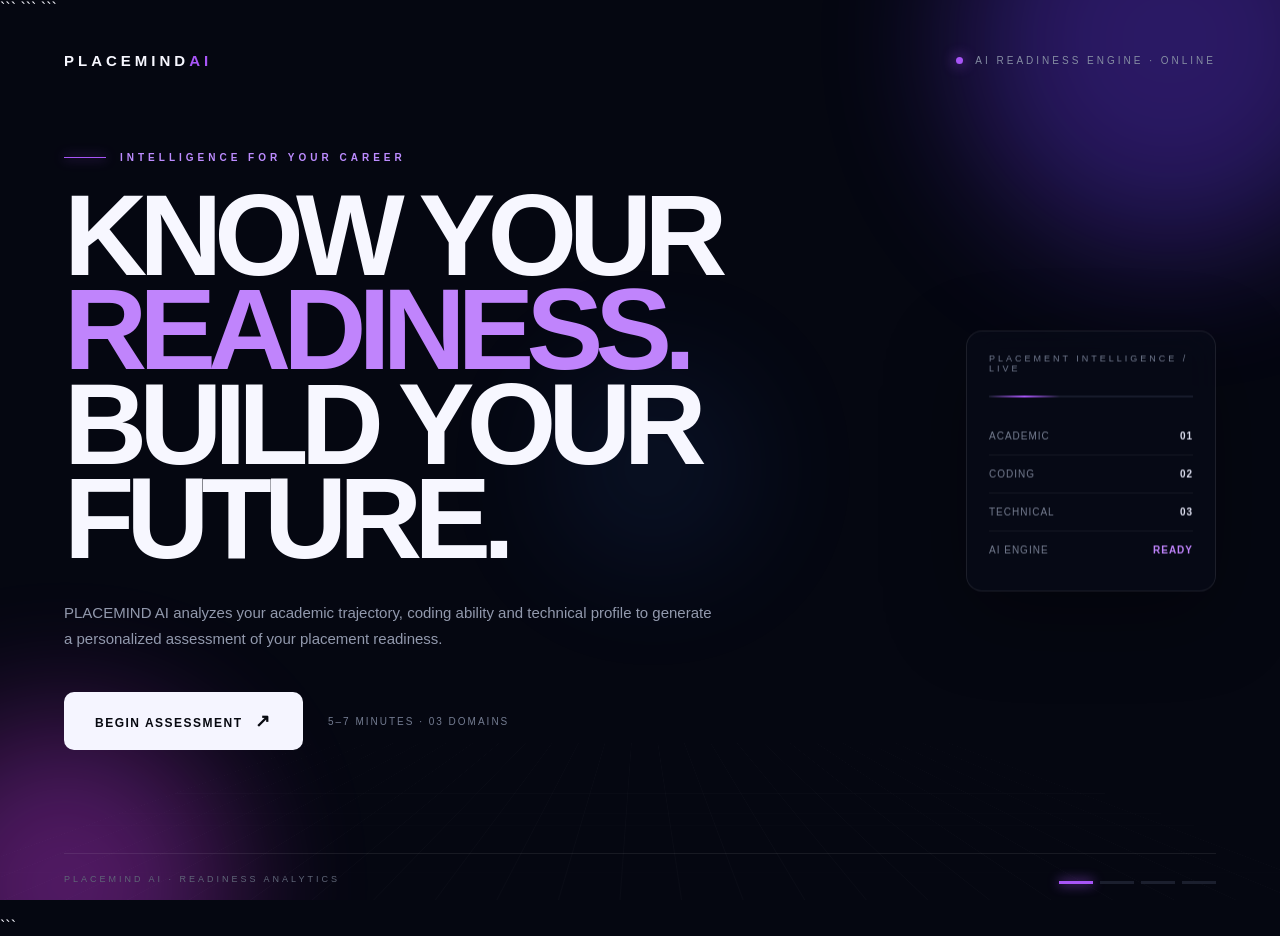
==== commit c3190e2e: "Update index.html" ====
--- a/index.html
+++ b/index.html
@@ -1,669 +1,1014 @@
 <!DOCTYPE html>
 
 <html lang="en">
+
 <head>
-<meta charset="UTF-8">
-<meta name="viewport" content="width=device-width, initial-scale=1.0">
+    <meta charset="UTF-8">
+    <meta name="viewport" content="width=device-width, initial-scale=1.0">
+
+```
 <title>PLACEMIND AI</title>
 
 <style>
-*{
-    box-sizing:border-box;
-    margin:0;
-    padding:0;
-}
-
-html{
-    scroll-behavior:smooth;
-}
-
-body{
-    min-height:100vh;
-    overflow:hidden;
-    font-family:Arial,Helvetica,sans-serif;
-    color:#f7f7ff;
-    background:#050711;
-}
-
-/* ================= BACKGROUND ================= */
-
-.background{
-    position:fixed;
-    inset:0;
-    overflow:hidden;
-    z-index:0;
-}
-
-.grid{
-    position:absolute;
-    inset:-100px;
-    background-image:
-        linear-gradient(rgba(255,255,255,.035) 1px,transparent 1px),
-        linear-gradient(90deg,rgba(255,255,255,.035) 1px,transparent 1px);
-    background-size:60px 60px;
-    transform:perspective(600px) rotateX(58deg) scale(1.4);
-    transform-origin:center bottom;
-    opacity:.45;
-    animation:gridMove 14s linear infinite;
-}
-
-.orb{
-    position:absolute;
-    border-radius:50%;
-    filter:blur(70px);
-    opacity:.35;
-}
-
-.orb.one{
-    width:420px;
-    height:420px;
-    background:#713cff;
-    top:-170px;
-    right:-100px;
-    animation:orbOne 8s ease-in-out infinite;
-}
-
-.orb.two{
-    width:330px;
-    height:330px;
-    background:#e13fff;
-    bottom:-150px;
-    left:-100px;
-    animation:orbTwo 10s ease-in-out infinite;
-}
-
-.orb.three{
-    width:180px;
-    height:180px;
-    background:#3b82f6;
-    top:42%;
-    left:44%;
-    opacity:.12;
-    animation:orbThree 7s ease-in-out infinite;
-}
-
-/* ================= MAIN ================= */
-
-.page{
-    position:relative;
-    z-index:2;
-    width:min(1250px,90%);
-    min-height:100vh;
-    margin:auto;
-    display:flex;
-    flex-direction:column;
-    padding:34px 0;
-}
-
-/* ================= NAV ================= */
-
-.nav{
-    display:flex;
-    justify-content:space-between;
-    align-items:center;
-    animation:navIn 1s ease forwards;
-}
-
-.logo{
-    font-size:15px;
-    font-weight:900;
-    letter-spacing:4px;
-}
-
-.logo span{
-    color:#a855f7;
-}
-
-.nav-right{
-    display:flex;
-    align-items:center;
-    gap:12px;
-    font-size:10px;
-    letter-spacing:3px;
-    color:#858da3;
-}
-
-.live-dot{
-    width:7px;
-    height:7px;
-    border-radius:50%;
-    background:#a855f7;
-    box-shadow:0 0 14px #a855f7;
-    animation:pulse 1.5s infinite;
-}
-
-/* ================= HERO ================= */
-
-.hero{
-    flex:1;
-    display:flex;
-    align-items:center;
-    position:relative;
-}
-
-.hero-content{
-    width:100%;
-    padding-bottom:20px;
-}
-
-.eyebrow{
-    display:flex;
-    align-items:center;
-    gap:14px;
-    color:#bd8cff;
-    font-size:10px;
-    letter-spacing:4px;
-    font-weight:700;
-    margin-bottom:25px;
-    opacity:0;
-    animation:fadeUp .8s .35s forwards;
-}
-
-.eyebrow-line{
-    width:42px;
-    height:1px;
-    background:#a855f7;
-    box-shadow:0 0 12px #a855f7;
-}
-
-h1{
-    font-size:clamp(60px,9vw,125px);
-    line-height:.82;
-    letter-spacing:-8px;
-    font-weight:900;
-    max-width:1000px;
-    opacity:0;
-    animation:titleIn 1.1s .5s cubic-bezier(.16,1,.3,1) forwards;
-}
-
-h1 .line{
-    display:block;
-    overflow:hidden;
-}
-
-h1 .accent{
-    color:#c084fc;
-    position:relative;
-}
-
-.description{
-    max-width:650px;
-    margin-top:34px;
-    color:#9299ad;
-    line-height:1.75;
-    font-size:15px;
-    opacity:0;
-    animation:fadeUp .9s .85s forwards;
-}
-
-/* ================= CTA ================= */
-
-.cta-row{
-    display:flex;
-    align-items:center;
-    gap:25px;
-    margin-top:40px;
-    opacity:0;
-    animation:fadeUp .9s 1.05s forwards;
-}
-
-.start-btn{
-    position:relative;
-    overflow:hidden;
-    border:none;
-    background:#f5f5ff;
-    color:#070910;
-    padding:18px 31px;
-    border-radius:10px;
-    font-size:12px;
-    font-weight:900;
-    letter-spacing:1.5px;
-    cursor:pointer;
-    transition:.35s;
-}
-
-.start-btn:before{
-    content:"";
-    position:absolute;
-    top:0;
-    left:-120%;
-    width:80%;
-    height:100%;
-    background:linear-gradient(
-        90deg,
-        transparent,
-        rgba(255,255,255,.9),
-        transparent
-    );
-    transform:skewX(-20deg);
-    animation:shine 3s 2s infinite;
-}
-
-.start-btn:hover{
-    transform:translateY(-5px) scale(1.02);
-    box-shadow:
-        0 15px 45px rgba(168,85,247,.28),
-        0 0 30px rgba(255,255,255,.12);
-}
-
-.arrow{
-    font-size:18px;
-    margin-left:8px;
-}
-
-.meta{
-    color:#737b90;
-    font-size:10px;
-    letter-spacing:2px;
-}
-
-/* ================= SIDE INTELLIGENCE PANEL ================= */
-
-.intelligence{
-    position:absolute;
-    right:0;
-    top:50%;
-    transform:translateY(-50%);
-    width:250px;
-    opacity:0;
-    animation:panelIn 1s 1.1s forwards;
-}
-
-.panel{
-    position:relative;
-    padding:22px;
-    border:1px solid rgba(255,255,255,.09);
-    background:rgba(9,12,25,.62);
-    backdrop-filter:blur(18px);
-    border-radius:16px;
-    box-shadow:0 25px 80px rgba(0,0,0,.35);
-}
-
-.panel-label{
-    font-size:9px;
-    letter-spacing:3px;
-    color:#737c91;
-    margin-bottom:22px;
-}
-
-.scan{
-    height:2px;
-    width:100%;
-    background:#171b2b;
-    overflow:hidden;
-    margin-bottom:20px;
-}
-
-.scan:after{
-    content:"";
-    display:block;
-    height:100%;
-    width:35%;
-    background:linear-gradient(90deg,transparent,#a855f7,transparent);
-    animation:scan 2s linear infinite;
-}
-
-.metric{
-    display:flex;
-    justify-content:space-between;
-    padding:13px 0;
-    border-bottom:1px solid rgba(255,255,255,.06);
-    font-size:10px;
-    letter-spacing:1px;
-}
-
-.metric:last-child{
-    border-bottom:0;
-}
-
-.metric span{
-    color:#777f93;
-}
-
-.metric strong{
-    color:#dddff0;
-}
-
-.metric strong.live{
-    color:#c084fc;
-    animation:pulseText 1.5s infinite;
-}
-
-/* ================= BOTTOM ================= */
-
-.bottom{
-    display:flex;
-    justify-content:space-between;
-    align-items:end;
-    border-top:1px solid rgba(255,255,255,.08);
-    padding-top:20px;
-    opacity:0;
-    animation:fadeUp .8s 1.3s forwards;
-}
-
-.bottom-left{
-    font-size:9px;
-    letter-spacing:3px;
-    color:#5f6678;
-}
-
-.steps{
-    display:flex;
-    gap:7px;
-}
-
-.step{
-    width:34px;
-    height:3px;
-    background:#1b1f2e;
-}
-
-.step.active{
-    background:#a855f7;
-    box-shadow:0 0 12px #a855f7;
-}
-
-/* ================= TRANSITION ================= */
-
-.page.exit{
-    animation:pageExit .7s ease forwards;
-}
-
-/* ================= ANIMATIONS ================= */
-
-@keyframes fadeUp{
-    from{
-        opacity:0;
-        transform:translateY(25px);
-    }
-    to{
-        opacity:1;
-        transform:translateY(0);
-    }
-}
-
-@keyframes titleIn{
-    from{
-        opacity:0;
-        transform:translateY(70px);
-        letter-spacing:-14px;
-    }
-    to{
-        opacity:1;
-        transform:translateY(0);
-        letter-spacing:-8px;
-    }
-}
-
-@keyframes navIn{
-    from{
-        opacity:0;
-        transform:translateY(-15px);
-    }
-    to{
-        opacity:1;
-        transform:none;
-    }
-}
-
-@keyframes panelIn{
-    from{
-        opacity:0;
-        transform:translate(40px,-50%);
-    }
-    to{
-        opacity:1;
-        transform:translate(0,-50%);
-    }
-}
-
-@keyframes gridMove{
-    from{
-        transform:perspective(600px) rotateX(58deg) scale(1.4) translateY(0);
-    }
-    to{
-        transform:perspective(600px) rotateX(58deg) scale(1.4) translateY(60px);
-    }
-}
-
-@keyframes orbOne{
-    0%,100%{transform:translate(0,0)}
-    50%{transform:translate(-45px,35px)}
-}
-
-@keyframes orbTwo{
-    0%,100%{transform:translate(0,0)}
-    50%{transform:translate(40px,-35px)}
-}
-
-@keyframes orbThree{
-    0%,100%{transform:scale(1)}
-    50%{transform:scale(1.5)}
-}
-
-@keyframes shine{
-    0%{left:-120%}
-    35%,100%{left:150%}
-}
-
-@keyframes scan{
-    from{transform:translateX(-150%)}
-    to{transform:translateX(350%)}
-}
-
-@keyframes pulse{
-    0%,100%{
-        opacity:.4;
-        transform:scale(.8);
-    }
-    50%{
-        opacity:1;
-        transform:scale(1.2);
-    }
-}
-
-@keyframes pulseText{
-    0%,100%{opacity:.5}
-    50%{opacity:1}
-}
-
-@keyframes pageExit{
-    to{
-        opacity:0;
-        transform:scale(.98);
-    }
-}
-
-/* ================= RESPONSIVE ================= */
-
-@media(max-width:900px){
-
-    body{
-        overflow:auto;
-    }
-
-    .page{
-        min-height:100vh;
-    }
-
-    .intelligence{
-        display:none;
-    }
-
-    h1{
-        font-size:clamp(58px,12vw,100px);
-    }
-}
-
-@media(max-width:600px){
-
-    .page{
-        width:88%;
-        padding:25px 0;
-    }
-
-    .nav-right{
-        display:none;
-    }
-
-    h1{
-        font-size:58px;
-        letter-spacing:-5px;
-    }
-
-    .description{
-        font-size:14px;
-    }
-
-    .cta-row{
-        flex-direction:column;
-        align-items:flex-start;
-    }
-
-    .bottom{
-        margin-top:20px;
-    }
-}
+    * {
+        box-sizing: border-box;
+        margin: 0;
+        padding: 0;
+    }
+
+    html {
+        scroll-behavior: smooth;
+    }
+
+    body {
+        min-height: 100vh;
+        overflow: hidden;
+        font-family: Arial, Helvetica, sans-serif;
+        color: #f7f7ff;
+        background: #050711;
+    }
+
+    /* BACKGROUND */
+
+    .background {
+        position: fixed;
+        inset: 0;
+        overflow: hidden;
+        z-index: 0;
+    }
+
+    .grid {
+        position: absolute;
+        inset: -100px;
+
+        background-image:
+            linear-gradient(
+                rgba(255, 255, 255, 0.035) 1px,
+                transparent 1px
+            ),
+            linear-gradient(
+                90deg,
+                rgba(255, 255, 255, 0.035) 1px,
+                transparent 1px
+            );
+
+        background-size: 60px 60px;
+
+        transform:
+            perspective(600px)
+            rotateX(58deg)
+            scale(1.4);
+
+        transform-origin: center bottom;
+        opacity: 0.45;
+
+        animation: gridMove 14s linear infinite;
+    }
+
+    .orb {
+        position: absolute;
+        border-radius: 50%;
+        filter: blur(70px);
+        opacity: 0.35;
+    }
+
+    .orb.one {
+        width: 420px;
+        height: 420px;
+        background: #713cff;
+        top: -170px;
+        right: -100px;
+        animation: orbOne 8s ease-in-out infinite;
+    }
+
+    .orb.two {
+        width: 330px;
+        height: 330px;
+        background: #e13fff;
+        bottom: -150px;
+        left: -100px;
+        animation: orbTwo 10s ease-in-out infinite;
+    }
+
+    .orb.three {
+        width: 180px;
+        height: 180px;
+        background: #3b82f6;
+        top: 42%;
+        left: 44%;
+        opacity: 0.12;
+        animation: orbThree 7s ease-in-out infinite;
+    }
+
+    /* PAGE */
+
+    .page {
+        position: relative;
+        z-index: 2;
+
+        width: min(1250px, 90%);
+        min-height: 100vh;
+
+        margin: auto;
+
+        display: flex;
+        flex-direction: column;
+
+        padding: 34px 0;
+    }
+
+    /* NAVIGATION */
+
+    .nav {
+        display: flex;
+        justify-content: space-between;
+        align-items: center;
+
+        animation: navIn 1s ease forwards;
+    }
+
+    .logo {
+        font-size: 15px;
+        font-weight: 900;
+        letter-spacing: 4px;
+    }
+
+    .logo span {
+        color: #a855f7;
+    }
+
+    .nav-right {
+        display: flex;
+        align-items: center;
+        gap: 12px;
+
+        font-size: 10px;
+        letter-spacing: 3px;
+        color: #858da3;
+    }
+
+    .live-dot {
+        width: 7px;
+        height: 7px;
+
+        border-radius: 50%;
+
+        background: #a855f7;
+
+        box-shadow:
+            0 0 14px #a855f7;
+
+        animation: pulse 1.5s infinite;
+    }
+
+    /* HERO */
+
+    .hero {
+        flex: 1;
+
+        display: flex;
+        align-items: center;
+
+        position: relative;
+    }
+
+    .hero-content {
+        width: 100%;
+        padding-bottom: 20px;
+    }
+
+    .eyebrow {
+        display: flex;
+        align-items: center;
+        gap: 14px;
+
+        color: #bd8cff;
+
+        font-size: 10px;
+        letter-spacing: 4px;
+        font-weight: 700;
+
+        margin-bottom: 25px;
+
+        opacity: 0;
+
+        animation:
+            fadeUp 0.8s 0.35s forwards;
+    }
+
+    .eyebrow-line {
+        width: 42px;
+        height: 1px;
+
+        background: #a855f7;
+
+        box-shadow:
+            0 0 12px #a855f7;
+    }
+
+    h1 {
+        font-size: clamp(60px, 9vw, 125px);
+
+        line-height: 0.82;
+
+        letter-spacing: -8px;
+
+        font-weight: 900;
+
+        max-width: 1000px;
+
+        opacity: 0;
+
+        animation:
+            titleIn
+            1.1s
+            0.5s
+            cubic-bezier(0.16, 1, 0.3, 1)
+            forwards;
+    }
+
+    h1 .line {
+        display: block;
+        overflow: hidden;
+    }
+
+    h1 .accent {
+        color: #c084fc;
+    }
+
+    .description {
+        max-width: 650px;
+
+        margin-top: 34px;
+
+        color: #9299ad;
+
+        line-height: 1.75;
+
+        font-size: 15px;
+
+        opacity: 0;
+
+        animation:
+            fadeUp
+            0.9s
+            0.85s
+            forwards;
+    }
+
+    /* BUTTON */
+
+    .cta-row {
+        display: flex;
+        align-items: center;
+        gap: 25px;
+
+        margin-top: 40px;
+
+        opacity: 0;
+
+        animation:
+            fadeUp
+            0.9s
+            1.05s
+            forwards;
+    }
+
+    .start-btn {
+        position: relative;
+        overflow: hidden;
+
+        border: none;
+
+        background: #f5f5ff;
+        color: #070910;
+
+        padding: 18px 31px;
+
+        border-radius: 10px;
+
+        font-size: 12px;
+        font-weight: 900;
+        letter-spacing: 1.5px;
+
+        cursor: pointer;
+
+        transition: 0.35s;
+    }
+
+    .start-btn::before {
+        content: "";
+
+        position: absolute;
+
+        top: 0;
+        left: -120%;
+
+        width: 80%;
+        height: 100%;
+
+        background:
+            linear-gradient(
+                90deg,
+                transparent,
+                rgba(255, 255, 255, 0.9),
+                transparent
+            );
+
+        transform: skewX(-20deg);
+
+        animation:
+            shine
+            3s
+            2s
+            infinite;
+    }
+
+    .start-btn:hover {
+        transform:
+            translateY(-5px)
+            scale(1.02);
+
+        box-shadow:
+            0 15px 45px rgba(168, 85, 247, 0.28),
+            0 0 30px rgba(255, 255, 255, 0.12);
+    }
+
+    .arrow {
+        font-size: 18px;
+        margin-left: 8px;
+    }
+
+    .meta {
+        color: #737b90;
+
+        font-size: 10px;
+
+        letter-spacing: 2px;
+    }
+
+    /* INTELLIGENCE PANEL */
+
+    .intelligence {
+        position: absolute;
+
+        right: 0;
+        top: 50%;
+
+        transform: translateY(-50%);
+
+        width: 250px;
+
+        opacity: 0;
+
+        animation:
+            panelIn
+            1s
+            1.1s
+            forwards;
+    }
+
+    .panel {
+        position: relative;
+
+        padding: 22px;
+
+        border:
+            1px solid
+            rgba(255, 255, 255, 0.09);
+
+        background:
+            rgba(9, 12, 25, 0.62);
+
+        backdrop-filter: blur(18px);
+
+        border-radius: 16px;
+
+        box-shadow:
+            0 25px 80px
+            rgba(0, 0, 0, 0.35);
+    }
+
+    .panel-label {
+        font-size: 9px;
+
+        letter-spacing: 3px;
+
+        color: #737c91;
+
+        margin-bottom: 22px;
+    }
+
+    .scan {
+        height: 2px;
+
+        width: 100%;
+
+        background: #171b2b;
+
+        overflow: hidden;
+
+        margin-bottom: 20px;
+    }
+
+    .scan::after {
+        content: "";
+
+        display: block;
+
+        height: 100%;
+        width: 35%;
+
+        background:
+            linear-gradient(
+                90deg,
+                transparent,
+                #a855f7,
+                transparent
+            );
+
+        animation:
+            scan
+            2s
+            linear
+            infinite;
+    }
+
+    .metric {
+        display: flex;
+
+        justify-content: space-between;
+
+        padding: 13px 0;
+
+        border-bottom:
+            1px solid
+            rgba(255, 255, 255, 0.06);
+
+        font-size: 10px;
+
+        letter-spacing: 1px;
+    }
+
+    .metric:last-child {
+        border-bottom: none;
+    }
+
+    .metric span {
+        color: #777f93;
+    }
+
+    .metric strong {
+        color: #dddff0;
+    }
+
+    .metric strong.live {
+        color: #c084fc;
+
+        animation:
+            pulseText
+            1.5s
+            infinite;
+    }
+
+    /* FOOTER */
+
+    .bottom {
+        display: flex;
+
+        justify-content: space-between;
+
+        align-items: flex-end;
+
+        border-top:
+            1px solid
+            rgba(255, 255, 255, 0.08);
+
+        padding-top: 20px;
+
+        opacity: 0;
+
+        animation:
+            fadeUp
+            0.8s
+            1.3s
+            forwards;
+    }
+
+    .bottom-left {
+        font-size: 9px;
+
+        letter-spacing: 3px;
+
+        color: #5f6678;
+    }
+
+    .steps {
+        display: flex;
+        gap: 7px;
+    }
+
+    .step {
+        width: 34px;
+        height: 3px;
+
+        background: #1b1f2e;
+    }
+
+    .step.active {
+        background: #a855f7;
+
+        box-shadow:
+            0 0 12px #a855f7;
+    }
+
+    /* EXIT ANIMATION */
+
+    .page.exit {
+        animation:
+            pageExit
+            0.7s
+            ease
+            forwards;
+    }
+
+    /* ANIMATIONS */
+
+    @keyframes fadeUp {
+
+        from {
+            opacity: 0;
+            transform: translateY(25px);
+        }
+
+        to {
+            opacity: 1;
+            transform: translateY(0);
+        }
+
+    }
+
+    @keyframes titleIn {
+
+        from {
+            opacity: 0;
+            transform: translateY(70px);
+            letter-spacing: -14px;
+        }
+
+        to {
+            opacity: 1;
+            transform: translateY(0);
+            letter-spacing: -8px;
+        }
+
+    }
+
+    @keyframes navIn {
+
+        from {
+            opacity: 0;
+            transform: translateY(-15px);
+        }
+
+        to {
+            opacity: 1;
+            transform: translateY(0);
+        }
+
+    }
+
+    @keyframes panelIn {
+
+        from {
+            opacity: 0;
+            transform:
+                translate(40px, -50%);
+        }
+
+        to {
+            opacity: 1;
+            transform:
+                translate(0, -50%);
+        }
+
+    }
+
+    @keyframes gridMove {
+
+        from {
+            transform:
+                perspective(600px)
+                rotateX(58deg)
+                scale(1.4)
+                translateY(0);
+        }
+
+        to {
+            transform:
+                perspective(600px)
+                rotateX(58deg)
+                scale(1.4)
+                translateY(60px);
+        }
+
+    }
+
+    @keyframes orbOne {
+
+        0%, 100% {
+            transform: translate(0, 0);
+        }
+
+        50% {
+            transform:
+                translate(-45px, 35px);
+        }
+
+    }
+
+    @keyframes orbTwo {
+
+        0%, 100% {
+            transform: translate(0, 0);
+        }
+
+        50% {
+            transform:
+                translate(40px, -35px);
+        }
+
+    }
+
+    @keyframes orbThree {
+
+        0%, 100% {
+            transform: scale(1);
+        }
+
+        50% {
+            transform: scale(1.5);
+        }
+
+    }
+
+    @keyframes shine {
+
+        0% {
+            left: -120%;
+        }
+
+        35%, 100% {
+            left: 150%;
+        }
+
+    }
+
+    @keyframes scan {
+
+        from {
+            transform: translateX(-150%);
+        }
+
+        to {
+            transform: translateX(350%);
+        }
+
+    }
+
+    @keyframes pulse {
+
+        0%, 100% {
+            opacity: 0.4;
+            transform: scale(0.8);
+        }
+
+        50% {
+            opacity: 1;
+            transform: scale(1.2);
+        }
+
+    }
+
+    @keyframes pulseText {
+
+        0%, 100% {
+            opacity: 0.5;
+        }
+
+        50% {
+            opacity: 1;
+        }
+
+    }
+
+    @keyframes pageExit {
+
+        to {
+            opacity: 0;
+            transform: scale(0.98);
+        }
+
+    }
+
+    /* RESPONSIVE */
+
+    @media (max-width: 900px) {
+
+        body {
+            overflow: auto;
+        }
+
+        .page {
+            min-height: 100vh;
+        }
+
+        .intelligence {
+            display: none;
+        }
+
+        h1 {
+            font-size:
+                clamp(58px, 12vw, 100px);
+        }
+
+    }
+
+    @media (max-width: 600px) {
+
+        .page {
+            width: 88%;
+            padding: 25px 0;
+        }
+
+        .nav-right {
+            display: none;
+        }
+
+        h1 {
+            font-size: 58px;
+            letter-spacing: -5px;
+        }
+
+        .description {
+            font-size: 14px;
+        }
+
+        .cta-row {
+            flex-direction: column;
+            align-items: flex-start;
+        }
+
+        .bottom {
+            margin-top: 20px;
+        }
+
+    }
+
 </style>
+```
 
 </head>
 
 <body>
 
+```
 <div class="background">
+
     <div class="grid"></div>
+
     <div class="orb one"></div>
+
     <div class="orb two"></div>
+
     <div class="orb three"></div>
+
 </div>
 
+
 <div class="page" id="page">
 
+    <nav class="nav">
+
+        <div class="logo">
+            PLACEMIND<span>AI</span>
+        </div>
+
+        <div class="nav-right">
+
+            <span class="live-dot"></span>
+
+            AI READINESS ENGINE · ONLINE
+
+        </div>
+
+    </nav>
+
+
+    <main class="hero">
+
+        <div class="hero-content">
+
+            <div class="eyebrow">
+
+                <span class="eyebrow-line"></span>
+
+                INTELLIGENCE FOR YOUR CAREER
+
+            </div>
+
+
+            <h1>
+
+                <span class="line">
+                    KNOW YOUR
+                </span>
+
+                <span class="line accent">
+                    READINESS.
+                </span>
+
+                <span class="line">
+                    BUILD YOUR FUTURE.
+                </span>
+
+            </h1>
+
+
+            <p class="description">
+
+                PLACEMIND AI analyzes your academic trajectory,
+                coding ability and technical profile to generate
+                a personalized assessment of your placement readiness.
+
+            </p>
+
+
+            <div class="cta-row">
+
+                <button
+                    class="start-btn"
+                    id="startButton"
+                    onclick="startAssessment()"
+                >
+
+                    BEGIN ASSESSMENT
+
+                    <span class="arrow">
+                        ↗
+                    </span>
+
+                </button>
+
+
+                <div class="meta">
+
+                    5–7 MINUTES · 03 DOMAINS
+
+                </div>
+
+            </div>
+
+        </div>
+
+
+        <div class="intelligence">
+
+            <div class="panel">
+
+                <div class="panel-label">
+
+                    PLACEMENT INTELLIGENCE / LIVE
+
+                </div>
+
+
+                <div class="scan"></div>
+
+
+                <div class="metric">
+
+                    <span>
+                        ACADEMIC
+                    </span>
+
+                    <strong>
+                        01
+                    </strong>
+
+                </div>
+
+
+                <div class="metric">
+
+                    <span>
+                        CODING
+                    </span>
+
+                    <strong>
+                        02
+                    </strong>
+
+                </div>
+
+
+                <div class="metric">
+
+                    <span>
+                        TECHNICAL
+                    </span>
+
+                    <strong>
+                        03
+                    </strong>
+
+                </div>
+
+
+                <div class="metric">
+
+                    <span>
+                        AI ENGINE
+                    </span>
+
+                    <strong class="live">
+                        READY
+                    </strong>
+
+                </div>
+
+            </div>
+
+        </div>
+
+    </main>
+
+
+    <footer class="bottom">
+
+        <div class="bottom-left">
+
+            PLACEMIND AI · READINESS ANALYTICS
+
+        </div>
+
+
+        <div class="steps">
+
+            <div class="step active"></div>
+
+            <div class="step"></div>
+
+            <div class="step"></div>
+
+            <div class="step"></div>
+
+        </div>
+
+    </footer>
+
+</div>
+
+
+<script>
+
+    function startAssessment() {
+
+        const page =
+            document.getElementById("page");
+
+        const button =
+            document.getElementById("startButton");
+
+
+        button.disabled = true;
+
+        button.innerHTML =
+            'INITIALIZING AI <span class="arrow">↗</span>';
+
+
+        page.classList.add("exit");
+
+
+        setTimeout(function () {
+
+            /*
+             * academic.html is in the ROOT
+             * of your Render project.
+             *
+             * There is NO /pages/ folder.
+             */
+
+            window.location.href =
+                "academic.html";
+
+        }, 700);
+
+    }
+
+</script>
 ```
-<nav class="nav">
-
-    <div class="logo">
-        PLACEMIND<span>AI</span>
-    </div>
-
-    <div class="nav-right">
-        <span class="live-dot"></span>
-        AI READINESS ENGINE · ONLINE
-    </div>
-
-</nav>
-
-<main class="hero">
-
-    <div class="hero-content">
-
-        <div class="eyebrow">
-            <span class="eyebrow-line"></span>
-            INTELLIGENCE FOR YOUR CAREER
-        </div>
-
-        <h1>
-            <span class="line">KNOW YOUR</span>
-            <span class="line accent">READINESS.</span>
-            <span class="line">BUILD YOUR FUTURE.</span>
-        </h1>
-
-        <p class="description">
-            PLACEMIND AI analyzes your academic trajectory,
-            coding ability and technical profile to generate
-            a personalized assessment of your placement readiness.
-        </p>
-
-        <div class="cta-row">
-
-            <button
-                class="start-btn"
-                onclick="startAssessment()"
-            >
-                BEGIN ASSESSMENT
-                <span class="arrow">↗</span>
-            </button>
-
-            <div class="meta">
-                5–7 MINUTES · 03 DOMAINS
-            </div>
-
-        </div>
-
-    </div>
-
-    <div class="intelligence">
-
-        <div class="panel">
-
-            <div class="panel-label">
-                PLACEMENT INTELLIGENCE / LIVE
-            </div>
-
-            <div class="scan"></div>
-
-            <div class="metric">
-                <span>ACADEMIC</span>
-                <strong>01</strong>
-            </div>
-
-            <div class="metric">
-                <span>CODING</span>
-                <strong>02</strong>
-            </div>
-
-            <div class="metric">
-                <span>TECHNICAL</span>
-                <strong>03</strong>
-            </div>
-
-            <div class="metric">
-                <span>AI ENGINE</span>
-                <strong class="live">READY</strong>
-            </div>
-
-        </div>
-
-    </div>
-
-</main>
-
-<footer class="bottom">
-
-    <div class="bottom-left">
-        PLACEMIND AI · READINESS ANALYTICS
-    </div>
-
-    <div class="steps">
-        <div class="step active"></div>
-        <div class="step"></div>
-        <div class="step"></div>
-        <div class="step"></div>
-    </div>
-
-</footer>
-```
-
-</div>
-
-<script>
-
-function startAssessment(){
-
-    const page =
-        document.getElementById("page");
-
-    page.classList.add("exit");
-
-    setTimeout(() => {
-
-        window.location.href =
-            "pages/academic.html";
-
-    },700);
-}
-
-</script>
 
 </body>
+
 </html>
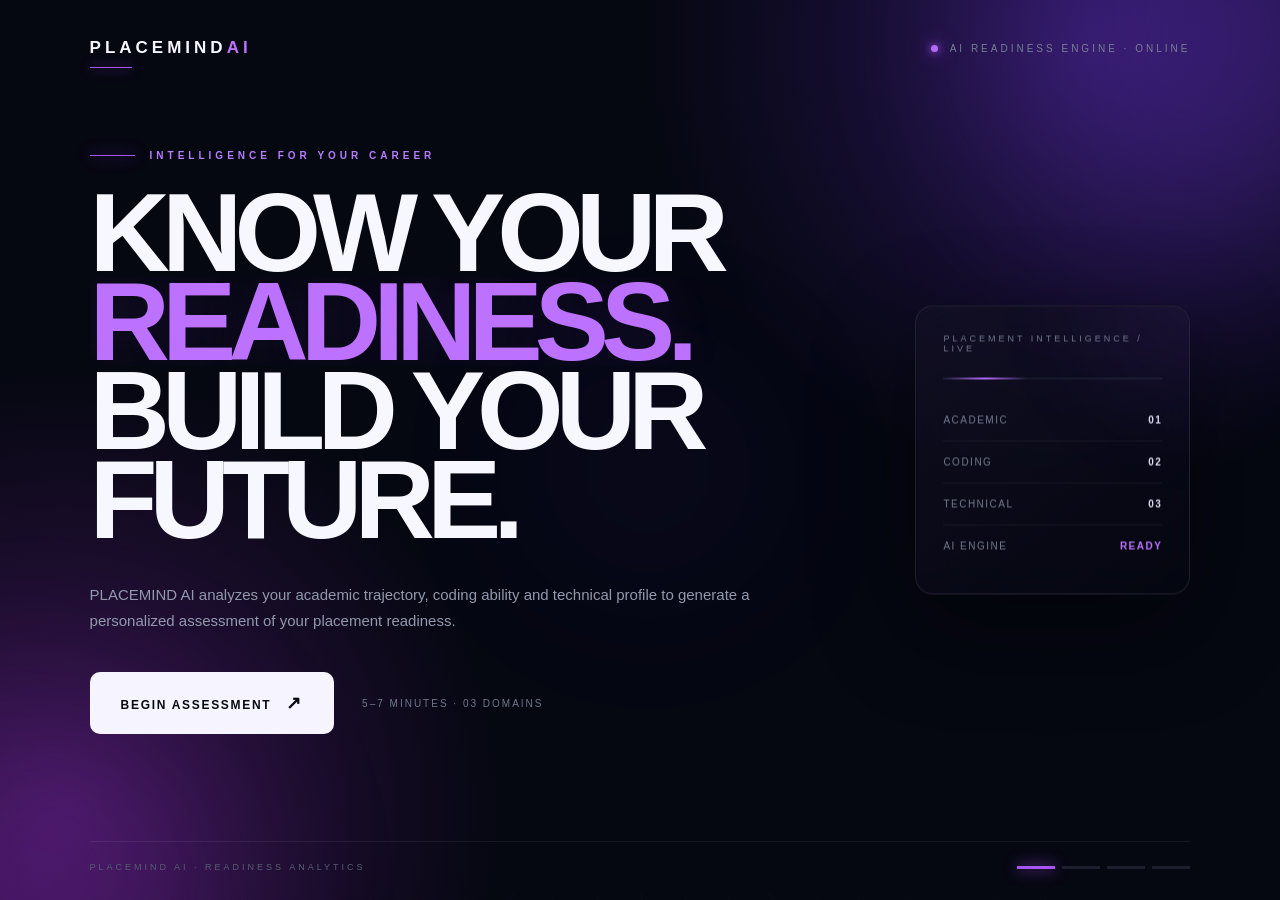
==== commit 3255c53d: "Update index.html" ====
--- a/index.html
+++ b/index.html
@@ -1,792 +1,912 @@
 <!DOCTYPE html>
-
 <html lang="en">
 
 <head>
-    <meta charset="UTF-8">
-    <meta name="viewport" content="width=device-width, initial-scale=1.0">
-
-```
-<title>PLACEMIND AI</title>
+<meta charset="UTF-8">
+<meta name="viewport" content="width=device-width, initial-scale=1.0">
+
+<title>PLACEMIND AI — Career Intelligence</title>
 
 <style>
-    * {
-        box-sizing: border-box;
-        margin: 0;
-        padding: 0;
-    }
-
-    html {
-        scroll-behavior: smooth;
-    }
-
-    body {
-        min-height: 100vh;
-        overflow: hidden;
-        font-family: Arial, Helvetica, sans-serif;
-        color: #f7f7ff;
-        background: #050711;
-    }
-
-    /* BACKGROUND */
-
-    .background {
-        position: fixed;
-        inset: 0;
-        overflow: hidden;
-        z-index: 0;
-    }
-
-    .grid {
-        position: absolute;
-        inset: -100px;
-
-        background-image:
-            linear-gradient(
-                rgba(255, 255, 255, 0.035) 1px,
-                transparent 1px
-            ),
-            linear-gradient(
-                90deg,
-                rgba(255, 255, 255, 0.035) 1px,
-                transparent 1px
-            );
-
-        background-size: 60px 60px;
-
+
+*{
+    box-sizing:border-box;
+    margin:0;
+    padding:0;
+}
+
+html{
+    scroll-behavior:smooth;
+}
+
+body{
+    min-height:100vh;
+    overflow:hidden;
+    font-family:Arial,Helvetica,sans-serif;
+    color:#f7f7ff;
+    background:#050711;
+}
+
+/* =========================================================
+   BACKGROUND
+========================================================= */
+
+.background{
+    position:fixed;
+    inset:0;
+    overflow:hidden;
+    z-index:0;
+    background:
+        radial-gradient(
+            circle at 85% 5%,
+            rgba(91,43,180,.38),
+            transparent 32%
+        ),
+        radial-gradient(
+            circle at 5% 90%,
+            rgba(170,55,220,.30),
+            transparent 30%
+        ),
+        #050711;
+}
+
+/* TECH GRID */
+
+.grid{
+    position:absolute;
+    left:-10%;
+    right:-10%;
+    bottom:-20%;
+    height:65%;
+
+    background-image:
+        linear-gradient(
+            rgba(168,85,247,.055) 1px,
+            transparent 1px
+        ),
+        linear-gradient(
+            90deg,
+            rgba(168,85,247,.055) 1px,
+            transparent 1px
+        );
+
+    background-size:70px 70px;
+
+    transform:
+        perspective(500px)
+        rotateX(58deg)
+        scale(1.5);
+
+    transform-origin:center bottom;
+
+    opacity:.7;
+
+    animation:gridMove 12s linear infinite;
+}
+
+/* LIGHT BLOBS */
+
+.orb{
+    position:absolute;
+    border-radius:50%;
+    filter:blur(100px);
+    pointer-events:none;
+}
+
+.orb.one{
+    width:430px;
+    height:430px;
+    right:-140px;
+    top:-180px;
+    background:#6d35d9;
+    opacity:.32;
+
+    animation:
+        floatOne 9s ease-in-out infinite;
+}
+
+.orb.two{
+    width:360px;
+    height:360px;
+    left:-150px;
+    bottom:-180px;
+    background:#a52de0;
+    opacity:.28;
+
+    animation:
+        floatTwo 11s ease-in-out infinite;
+}
+
+.orb.three{
+    width:220px;
+    height:220px;
+    left:42%;
+    top:40%;
+    background:#713cff;
+    opacity:.08;
+
+    animation:
+        floatThree 8s ease-in-out infinite;
+}
+
+/* =========================================================
+   PAGE
+========================================================= */
+
+.page{
+    position:relative;
+    z-index:2;
+
+    width:min(1420px,86%);
+    min-height:100vh;
+
+    margin:auto;
+
+    display:flex;
+    flex-direction:column;
+
+    padding:38px 0 28px;
+}
+
+/* =========================================================
+   NAVIGATION
+========================================================= */
+
+.nav{
+    display:flex;
+    justify-content:space-between;
+    align-items:center;
+
+    opacity:0;
+
+    animation:
+        navIn .9s .15s
+        cubic-bezier(.16,1,.3,1)
+        forwards;
+}
+
+.logo{
+    font-size:17px;
+    font-weight:900;
+    letter-spacing:4px;
+
+    position:relative;
+}
+
+.logo span{
+    color:#bd72ff;
+}
+
+.logo:after{
+    content:"";
+    position:absolute;
+
+    left:0;
+    bottom:-10px;
+
+    width:42px;
+    height:1px;
+
+    background:#a855f7;
+
+    box-shadow:
+        0 0 12px #a855f7;
+}
+
+.status{
+    display:flex;
+    align-items:center;
+    gap:12px;
+
+    font-size:10px;
+    letter-spacing:3px;
+
+    color:#777f96;
+}
+
+.status-dot{
+    width:7px;
+    height:7px;
+
+    border-radius:50%;
+
+    background:#b56aff;
+
+    box-shadow:
+        0 0 8px #a855f7,
+        0 0 20px #a855f7;
+
+    animation:
+        statusPulse 1.7s infinite;
+}
+
+/* =========================================================
+   HERO
+========================================================= */
+
+.hero{
+    flex:1;
+
+    display:flex;
+    align-items:center;
+
+    position:relative;
+}
+
+.hero-content{
+    width:100%;
+    padding-bottom:15px;
+}
+
+/* EYEBROW */
+
+.eyebrow{
+    display:flex;
+    align-items:center;
+    gap:15px;
+
+    margin-bottom:27px;
+
+    color:#b77cff;
+
+    font-size:10px;
+    font-weight:700;
+
+    letter-spacing:4px;
+
+    opacity:0;
+
+    animation:
+        fadeUp .8s .35s
+        cubic-bezier(.16,1,.3,1)
+        forwards;
+}
+
+.eyebrow-line{
+    width:45px;
+    height:1px;
+
+    background:#a855f7;
+
+    box-shadow:
+        0 0 15px #a855f7;
+}
+
+/* =========================================================
+   TITLE
+========================================================= */
+
+h1{
+    font-size:clamp(65px,8.7vw,128px);
+
+    line-height:.80;
+
+    letter-spacing:-8px;
+
+    font-weight:900;
+
+    max-width:1050px;
+}
+
+.title-line{
+    display:block;
+
+    overflow:hidden;
+}
+
+.title-inner{
+    display:block;
+
+    opacity:0;
+
+    transform:translateY(100%);
+
+    animation:
+        titleReveal 1.1s
+        cubic-bezier(.16,1,.3,1)
+        forwards;
+}
+
+.line-one .title-inner{
+    animation-delay:.45s;
+}
+
+.line-two .title-inner{
+    animation-delay:.58s;
+}
+
+.line-three .title-inner{
+    animation-delay:.71s;
+}
+
+.accent{
+    color:#bd72ff;
+
+    text-shadow:
+        0 0 50px rgba(168,85,247,.12);
+}
+
+/* =========================================================
+   DESCRIPTION
+========================================================= */
+
+.description{
+    max-width:720px;
+
+    margin-top:38px;
+
+    color:#9299ad;
+
+    font-size:15px;
+
+    line-height:1.75;
+
+    opacity:0;
+
+    animation:
+        fadeUp .9s .95s
+        cubic-bezier(.16,1,.3,1)
+        forwards;
+}
+
+/* =========================================================
+   CTA
+========================================================= */
+
+.cta-row{
+    display:flex;
+    align-items:center;
+    gap:28px;
+
+    margin-top:38px;
+
+    opacity:0;
+
+    animation:
+        fadeUp .9s 1.1s
+        cubic-bezier(.16,1,.3,1)
+        forwards;
+}
+
+.start-btn{
+    position:relative;
+
+    overflow:hidden;
+
+    border:none;
+
+    background:#f6f5ff;
+
+    color:#070910;
+
+    padding:20px 31px;
+
+    border-radius:10px;
+
+    font-size:12px;
+
+    font-weight:900;
+
+    letter-spacing:1.7px;
+
+    cursor:pointer;
+
+    transition:
+        transform .35s,
+        box-shadow .35s;
+}
+
+.start-btn:before{
+    content:"";
+
+    position:absolute;
+
+    top:0;
+    left:-130%;
+
+    width:80%;
+    height:100%;
+
+    background:
+        linear-gradient(
+            90deg,
+            transparent,
+            rgba(255,255,255,.95),
+            transparent
+        );
+
+    transform:skewX(-20deg);
+
+    animation:
+        buttonShine 3.8s 2s infinite;
+}
+
+.start-btn:hover{
+    transform:
+        translateY(-5px)
+        scale(1.025);
+
+    box-shadow:
+        0 18px 50px rgba(168,85,247,.25),
+        0 0 35px rgba(255,255,255,.10);
+}
+
+.start-btn:active{
+    transform:scale(.97);
+}
+
+.arrow{
+    font-size:18px;
+    margin-left:10px;
+}
+
+.meta{
+    font-size:10px;
+    letter-spacing:2px;
+    color:#6f778c;
+}
+
+/* =========================================================
+   INTELLIGENCE PANEL
+========================================================= */
+
+.intelligence{
+    position:absolute;
+
+    right:0;
+    top:50%;
+
+    transform:translateY(-50%);
+
+    width:275px;
+
+    opacity:0;
+
+    animation:
+        panelIn 1s 1.15s
+        cubic-bezier(.16,1,.3,1)
+        forwards;
+}
+
+.panel{
+    position:relative;
+
+    padding:27px;
+
+    border:
+        1px solid
+        rgba(255,255,255,.09);
+
+    border-radius:18px;
+
+    background:
+        linear-gradient(
+            145deg,
+            rgba(20,17,37,.72),
+            rgba(5,7,17,.78)
+        );
+
+    backdrop-filter:blur(20px);
+
+    box-shadow:
+        0 30px 100px rgba(0,0,0,.45);
+
+    overflow:hidden;
+}
+
+/* panel glow */
+
+.panel:before{
+    content:"";
+
+    position:absolute;
+
+    width:150px;
+    height:150px;
+
+    right:-80px;
+    top:-80px;
+
+    border-radius:50%;
+
+    background:#8b4dff;
+
+    filter:blur(70px);
+
+    opacity:.18;
+}
+
+/* PANEL HEADER */
+
+.panel-label{
+    position:relative;
+
+    font-size:9px;
+    letter-spacing:3px;
+
+    color:#727a91;
+
+    margin-bottom:24px;
+}
+
+/* SCANNER */
+
+.scan{
+    height:2px;
+
+    background:#171b2b;
+
+    margin-bottom:20px;
+
+    overflow:hidden;
+}
+
+.scan:after{
+    content:"";
+
+    display:block;
+
+    width:38%;
+    height:100%;
+
+    background:
+        linear-gradient(
+            90deg,
+            transparent,
+            #b66aff,
+            transparent
+        );
+
+    animation:
+        scanMove 2.3s linear infinite;
+}
+
+/* METRICS */
+
+.metric{
+    display:flex;
+
+    justify-content:space-between;
+    align-items:center;
+
+    padding:15px 0;
+
+    border-bottom:
+        1px solid
+        rgba(255,255,255,.055);
+
+    font-size:10px;
+
+    letter-spacing:1.5px;
+}
+
+.metric:last-child{
+    border-bottom:none;
+}
+
+.metric span{
+    color:#747d92;
+}
+
+.metric strong{
+    color:#dddff0;
+}
+
+.metric .live{
+    color:#bd72ff;
+
+    animation:
+        livePulse 1.5s infinite;
+}
+
+/* =========================================================
+   BOTTOM
+========================================================= */
+
+.bottom{
+    display:flex;
+
+    justify-content:space-between;
+    align-items:center;
+
+    padding-top:20px;
+
+    border-top:
+        1px solid
+        rgba(255,255,255,.07);
+
+    opacity:0;
+
+    animation:
+        fadeUp .8s 1.35s forwards;
+}
+
+.bottom-text{
+    color:#565e71;
+
+    font-size:9px;
+
+    letter-spacing:3px;
+}
+
+.steps{
+    display:flex;
+    gap:7px;
+}
+
+.step{
+    width:38px;
+    height:3px;
+
+    background:#1b1f2e;
+
+    transition:.4s;
+}
+
+.step.active{
+    background:#a855f7;
+
+    box-shadow:
+        0 0 15px #a855f7;
+}
+
+/* =========================================================
+   EXIT ANIMATION
+========================================================= */
+
+.page.exit{
+    animation:
+        pageExit .65s
+        cubic-bezier(.16,1,.3,1)
+        forwards;
+}
+
+/* =========================================================
+   ANIMATIONS
+========================================================= */
+
+@keyframes fadeUp{
+
+    from{
+        opacity:0;
+        transform:translateY(30px);
+    }
+
+    to{
+        opacity:1;
+        transform:translateY(0);
+    }
+}
+
+@keyframes titleReveal{
+
+    from{
+        opacity:0;
+        transform:translateY(100%);
+    }
+
+    to{
+        opacity:1;
+        transform:translateY(0);
+    }
+}
+
+@keyframes navIn{
+
+    from{
+        opacity:0;
+        transform:translateY(-18px);
+    }
+
+    to{
+        opacity:1;
+        transform:translateY(0);
+    }
+}
+
+@keyframes panelIn{
+
+    from{
+        opacity:0;
         transform:
-            perspective(600px)
+            translate(70px,-50%)
+            scale(.94);
+    }
+
+    to{
+        opacity:1;
+        transform:
+            translate(0,-50%)
+            scale(1);
+    }
+}
+
+@keyframes gridMove{
+
+    from{
+        transform:
+            perspective(500px)
             rotateX(58deg)
-            scale(1.4);
-
-        transform-origin: center bottom;
-        opacity: 0.45;
-
-        animation: gridMove 14s linear infinite;
-    }
-
-    .orb {
-        position: absolute;
-        border-radius: 50%;
-        filter: blur(70px);
-        opacity: 0.35;
-    }
-
-    .orb.one {
-        width: 420px;
-        height: 420px;
-        background: #713cff;
-        top: -170px;
-        right: -100px;
-        animation: orbOne 8s ease-in-out infinite;
-    }
-
-    .orb.two {
-        width: 330px;
-        height: 330px;
-        background: #e13fff;
-        bottom: -150px;
-        left: -100px;
-        animation: orbTwo 10s ease-in-out infinite;
-    }
-
-    .orb.three {
-        width: 180px;
-        height: 180px;
-        background: #3b82f6;
-        top: 42%;
-        left: 44%;
-        opacity: 0.12;
-        animation: orbThree 7s ease-in-out infinite;
-    }
-
-    /* PAGE */
-
-    .page {
-        position: relative;
-        z-index: 2;
-
-        width: min(1250px, 90%);
-        min-height: 100vh;
-
-        margin: auto;
-
-        display: flex;
-        flex-direction: column;
-
-        padding: 34px 0;
-    }
-
-    /* NAVIGATION */
-
-    .nav {
-        display: flex;
-        justify-content: space-between;
-        align-items: center;
-
-        animation: navIn 1s ease forwards;
-    }
-
-    .logo {
-        font-size: 15px;
-        font-weight: 900;
-        letter-spacing: 4px;
-    }
-
-    .logo span {
-        color: #a855f7;
-    }
-
-    .nav-right {
-        display: flex;
-        align-items: center;
-        gap: 12px;
-
-        font-size: 10px;
-        letter-spacing: 3px;
-        color: #858da3;
-    }
-
-    .live-dot {
-        width: 7px;
-        height: 7px;
-
-        border-radius: 50%;
-
-        background: #a855f7;
-
-        box-shadow:
-            0 0 14px #a855f7;
-
-        animation: pulse 1.5s infinite;
-    }
-
-    /* HERO */
-
-    .hero {
-        flex: 1;
-
-        display: flex;
-        align-items: center;
-
-        position: relative;
-    }
-
-    .hero-content {
-        width: 100%;
-        padding-bottom: 20px;
-    }
-
-    .eyebrow {
-        display: flex;
-        align-items: center;
-        gap: 14px;
-
-        color: #bd8cff;
-
-        font-size: 10px;
-        letter-spacing: 4px;
-        font-weight: 700;
-
-        margin-bottom: 25px;
-
-        opacity: 0;
-
-        animation:
-            fadeUp 0.8s 0.35s forwards;
-    }
-
-    .eyebrow-line {
-        width: 42px;
-        height: 1px;
-
-        background: #a855f7;
-
-        box-shadow:
-            0 0 12px #a855f7;
-    }
-
-    h1 {
-        font-size: clamp(60px, 9vw, 125px);
-
-        line-height: 0.82;
-
-        letter-spacing: -8px;
-
-        font-weight: 900;
-
-        max-width: 1000px;
-
-        opacity: 0;
-
-        animation:
-            titleIn
-            1.1s
-            0.5s
-            cubic-bezier(0.16, 1, 0.3, 1)
-            forwards;
-    }
-
-    h1 .line {
-        display: block;
-        overflow: hidden;
-    }
-
-    h1 .accent {
-        color: #c084fc;
-    }
-
-    .description {
-        max-width: 650px;
-
-        margin-top: 34px;
-
-        color: #9299ad;
-
-        line-height: 1.75;
-
-        font-size: 15px;
-
-        opacity: 0;
-
-        animation:
-            fadeUp
-            0.9s
-            0.85s
-            forwards;
-    }
-
-    /* BUTTON */
-
-    .cta-row {
-        display: flex;
-        align-items: center;
-        gap: 25px;
-
-        margin-top: 40px;
-
-        opacity: 0;
-
-        animation:
-            fadeUp
-            0.9s
-            1.05s
-            forwards;
-    }
-
-    .start-btn {
-        position: relative;
-        overflow: hidden;
-
-        border: none;
-
-        background: #f5f5ff;
-        color: #070910;
-
-        padding: 18px 31px;
-
-        border-radius: 10px;
-
-        font-size: 12px;
-        font-weight: 900;
-        letter-spacing: 1.5px;
-
-        cursor: pointer;
-
-        transition: 0.35s;
-    }
-
-    .start-btn::before {
-        content: "";
-
-        position: absolute;
-
-        top: 0;
-        left: -120%;
-
-        width: 80%;
-        height: 100%;
-
-        background:
-            linear-gradient(
-                90deg,
-                transparent,
-                rgba(255, 255, 255, 0.9),
-                transparent
-            );
-
-        transform: skewX(-20deg);
-
-        animation:
-            shine
-            3s
-            2s
-            infinite;
-    }
-
-    .start-btn:hover {
+            scale(1.5)
+            translateY(0);
+    }
+
+    to{
         transform:
-            translateY(-5px)
-            scale(1.02);
-
-        box-shadow:
-            0 15px 45px rgba(168, 85, 247, 0.28),
-            0 0 30px rgba(255, 255, 255, 0.12);
-    }
-
-    .arrow {
-        font-size: 18px;
-        margin-left: 8px;
-    }
-
-    .meta {
-        color: #737b90;
-
-        font-size: 10px;
-
-        letter-spacing: 2px;
-    }
-
-    /* INTELLIGENCE PANEL */
-
-    .intelligence {
-        position: absolute;
-
-        right: 0;
-        top: 50%;
-
-        transform: translateY(-50%);
-
-        width: 250px;
-
-        opacity: 0;
-
-        animation:
-            panelIn
-            1s
-            1.1s
-            forwards;
-    }
-
-    .panel {
-        position: relative;
-
-        padding: 22px;
-
-        border:
-            1px solid
-            rgba(255, 255, 255, 0.09);
-
-        background:
-            rgba(9, 12, 25, 0.62);
-
-        backdrop-filter: blur(18px);
-
-        border-radius: 16px;
-
-        box-shadow:
-            0 25px 80px
-            rgba(0, 0, 0, 0.35);
-    }
-
-    .panel-label {
-        font-size: 9px;
-
-        letter-spacing: 3px;
-
-        color: #737c91;
-
-        margin-bottom: 22px;
-    }
-
-    .scan {
-        height: 2px;
-
-        width: 100%;
-
-        background: #171b2b;
-
-        overflow: hidden;
-
-        margin-bottom: 20px;
-    }
-
-    .scan::after {
-        content: "";
-
-        display: block;
-
-        height: 100%;
-        width: 35%;
-
-        background:
-            linear-gradient(
-                90deg,
-                transparent,
-                #a855f7,
-                transparent
-            );
-
-        animation:
-            scan
-            2s
-            linear
-            infinite;
-    }
-
-    .metric {
-        display: flex;
-
-        justify-content: space-between;
-
-        padding: 13px 0;
-
-        border-bottom:
-            1px solid
-            rgba(255, 255, 255, 0.06);
-
-        font-size: 10px;
-
-        letter-spacing: 1px;
-    }
-
-    .metric:last-child {
-        border-bottom: none;
-    }
-
-    .metric span {
-        color: #777f93;
-    }
-
-    .metric strong {
-        color: #dddff0;
-    }
-
-    .metric strong.live {
-        color: #c084fc;
-
-        animation:
-            pulseText
-            1.5s
-            infinite;
-    }
-
-    /* FOOTER */
-
-    .bottom {
-        display: flex;
-
-        justify-content: space-between;
-
-        align-items: flex-end;
-
-        border-top:
-            1px solid
-            rgba(255, 255, 255, 0.08);
-
-        padding-top: 20px;
-
-        opacity: 0;
-
-        animation:
-            fadeUp
-            0.8s
-            1.3s
-            forwards;
-    }
-
-    .bottom-left {
-        font-size: 9px;
-
-        letter-spacing: 3px;
-
-        color: #5f6678;
-    }
-
-    .steps {
-        display: flex;
-        gap: 7px;
-    }
-
-    .step {
-        width: 34px;
-        height: 3px;
-
-        background: #1b1f2e;
-    }
-
-    .step.active {
-        background: #a855f7;
-
-        box-shadow:
-            0 0 12px #a855f7;
-    }
-
-    /* EXIT ANIMATION */
-
-    .page.exit {
-        animation:
-            pageExit
-            0.7s
-            ease
-            forwards;
-    }
-
-    /* ANIMATIONS */
-
-    @keyframes fadeUp {
-
-        from {
-            opacity: 0;
-            transform: translateY(25px);
-        }
-
-        to {
-            opacity: 1;
-            transform: translateY(0);
-        }
-
-    }
-
-    @keyframes titleIn {
-
-        from {
-            opacity: 0;
-            transform: translateY(70px);
-            letter-spacing: -14px;
-        }
-
-        to {
-            opacity: 1;
-            transform: translateY(0);
-            letter-spacing: -8px;
-        }
-
-    }
-
-    @keyframes navIn {
-
-        from {
-            opacity: 0;
-            transform: translateY(-15px);
-        }
-
-        to {
-            opacity: 1;
-            transform: translateY(0);
-        }
-
-    }
-
-    @keyframes panelIn {
-
-        from {
-            opacity: 0;
-            transform:
-                translate(40px, -50%);
-        }
-
-        to {
-            opacity: 1;
-            transform:
-                translate(0, -50%);
-        }
-
-    }
-
-    @keyframes gridMove {
-
-        from {
-            transform:
-                perspective(600px)
-                rotateX(58deg)
-                scale(1.4)
-                translateY(0);
-        }
-
-        to {
-            transform:
-                perspective(600px)
-                rotateX(58deg)
-                scale(1.4)
-                translateY(60px);
-        }
-
-    }
-
-    @keyframes orbOne {
-
-        0%, 100% {
-            transform: translate(0, 0);
-        }
-
-        50% {
-            transform:
-                translate(-45px, 35px);
-        }
-
-    }
-
-    @keyframes orbTwo {
-
-        0%, 100% {
-            transform: translate(0, 0);
-        }
-
-        50% {
-            transform:
-                translate(40px, -35px);
-        }
-
-    }
-
-    @keyframes orbThree {
-
-        0%, 100% {
-            transform: scale(1);
-        }
-
-        50% {
-            transform: scale(1.5);
-        }
-
-    }
-
-    @keyframes shine {
-
-        0% {
-            left: -120%;
-        }
-
-        35%, 100% {
-            left: 150%;
-        }
-
-    }
-
-    @keyframes scan {
-
-        from {
-            transform: translateX(-150%);
-        }
-
-        to {
-            transform: translateX(350%);
-        }
-
-    }
-
-    @keyframes pulse {
-
-        0%, 100% {
-            opacity: 0.4;
-            transform: scale(0.8);
-        }
-
-        50% {
-            opacity: 1;
-            transform: scale(1.2);
-        }
-
-    }
-
-    @keyframes pulseText {
-
-        0%, 100% {
-            opacity: 0.5;
-        }
-
-        50% {
-            opacity: 1;
-        }
-
-    }
-
-    @keyframes pageExit {
-
-        to {
-            opacity: 0;
-            transform: scale(0.98);
-        }
-
-    }
-
-    /* RESPONSIVE */
-
-    @media (max-width: 900px) {
-
-        body {
-            overflow: auto;
-        }
-
-        .page {
-            min-height: 100vh;
-        }
-
-        .intelligence {
-            display: none;
-        }
-
-        h1 {
-            font-size:
-                clamp(58px, 12vw, 100px);
-        }
-
-    }
-
-    @media (max-width: 600px) {
-
-        .page {
-            width: 88%;
-            padding: 25px 0;
-        }
-
-        .nav-right {
-            display: none;
-        }
-
-        h1 {
-            font-size: 58px;
-            letter-spacing: -5px;
-        }
-
-        .description {
-            font-size: 14px;
-        }
-
-        .cta-row {
-            flex-direction: column;
-            align-items: flex-start;
-        }
-
-        .bottom {
-            margin-top: 20px;
-        }
-
-    }
+            perspective(500px)
+            rotateX(58deg)
+            scale(1.5)
+            translateY(70px);
+    }
+}
+
+@keyframes floatOne{
+
+    0%,100%{
+        transform:translate(0,0);
+    }
+
+    50%{
+        transform:translate(-45px,35px);
+    }
+}
+
+@keyframes floatTwo{
+
+    0%,100%{
+        transform:translate(0,0);
+    }
+
+    50%{
+        transform:translate(45px,-35px);
+    }
+}
+
+@keyframes floatThree{
+
+    0%,100%{
+        transform:scale(1);
+    }
+
+    50%{
+        transform:scale(1.5);
+    }
+}
+
+@keyframes buttonShine{
+
+    0%{
+        left:-130%;
+    }
+
+    35%,100%{
+        left:150%;
+    }
+}
+
+@keyframes scanMove{
+
+    from{
+        transform:translateX(-180%);
+    }
+
+    to{
+        transform:translateX(350%);
+    }
+}
+
+@keyframes statusPulse{
+
+    0%,100%{
+        opacity:.4;
+        transform:scale(.8);
+    }
+
+    50%{
+        opacity:1;
+        transform:scale(1.25);
+    }
+}
+
+@keyframes livePulse{
+
+    0%,100%{
+        opacity:.5;
+    }
+
+    50%{
+        opacity:1;
+    }
+}
+
+@keyframes pageExit{
+
+    to{
+        opacity:0;
+        transform:scale(.975);
+        filter:blur(4px);
+    }
+}
+
+/* =========================================================
+   RESPONSIVE
+========================================================= */
+
+@media(max-width:1050px){
+
+    .intelligence{
+        display:none;
+    }
+
+    h1{
+        font-size:clamp(65px,10vw,110px);
+    }
+}
+
+@media(max-width:700px){
+
+    body{
+        overflow:auto;
+    }
+
+    .page{
+        width:88%;
+        padding:28px 0;
+    }
+
+    .status{
+        display:none;
+    }
+
+    h1{
+        font-size:58px;
+        letter-spacing:-5px;
+    }
+
+    .description{
+        font-size:14px;
+        margin-top:30px;
+    }
+
+    .cta-row{
+        flex-direction:column;
+        align-items:flex-start;
+    }
+
+    .bottom{
+        margin-top:25px;
+    }
+}
 
 </style>
-```
-
 </head>
 
+
 <body>
 
-```
+<!-- =======================================================
+     BACKGROUND
+======================================================= -->
+
 <div class="background">
 
     <div class="grid"></div>
 
     <div class="orb one"></div>
-
     <div class="orb two"></div>
-
     <div class="orb three"></div>
 
 </div>
 
 
+<!-- =======================================================
+     PAGE
+======================================================= -->
+
 <div class="page" id="page">
+
+
+    <!-- NAV -->
 
     <nav class="nav">
 
@@ -794,9 +914,9 @@
             PLACEMIND<span>AI</span>
         </div>
 
-        <div class="nav-right">
-
-            <span class="live-dot"></span>
+        <div class="status">
+
+            <span class="status-dot"></span>
 
             AI READINESS ENGINE · ONLINE
 
@@ -805,10 +925,15 @@
     </nav>
 
 
+    <!-- HERO -->
+
     <main class="hero">
 
         <div class="hero-content">
 
+
+            <!-- EYEBROW -->
+
             <div class="eyebrow">
 
                 <span class="eyebrow-line"></span>
@@ -818,22 +943,38 @@
             </div>
 
 
+            <!-- TITLE -->
+
             <h1>
 
-                <span class="line">
-                    KNOW YOUR
+                <span class="title-line line-one">
+                    <span class="title-inner">
+                        KNOW YOUR
+                    </span>
                 </span>
 
-                <span class="line accent">
-                    READINESS.
+                <span class="title-line line-two">
+                    <span class="title-inner accent">
+                        READINESS.
+                    </span>
                 </span>
 
-                <span class="line">
-                    BUILD YOUR FUTURE.
+                <span class="title-line line-three">
+                    <span class="title-inner">
+                        BUILD YOUR
+                    </span>
                 </span>
 
+                <span class="title-line line-three">
+                    <span class="title-inner">
+                        FUTURE.
+                    </span>
+                </span>
+
             </h1>
 
+
+            <!-- DESCRIPTION -->
 
             <p class="description">
 
@@ -844,19 +985,18 @@
             </p>
 
 
+            <!-- CTA -->
+
             <div class="cta-row">
 
                 <button
                     class="start-btn"
-                    id="startButton"
                     onclick="startAssessment()"
                 >
 
                     BEGIN ASSESSMENT
 
-                    <span class="arrow">
-                        ↗
-                    </span>
+                    <span class="arrow">↗</span>
 
                 </button>
 
@@ -869,10 +1009,13 @@
 
             </div>
 
+
         </div>
 
 
-        <div class="intelligence">
+        <!-- INTELLIGENCE PANEL -->
+
+        <aside class="intelligence">
 
             <div class="panel">
 
@@ -888,48 +1031,34 @@
 
                 <div class="metric">
 
-                    <span>
-                        ACADEMIC
-                    </span>
-
-                    <strong>
-                        01
-                    </strong>
+                    <span>ACADEMIC</span>
+
+                    <strong>01</strong>
 
                 </div>
 
 
                 <div class="metric">
 
-                    <span>
-                        CODING
-                    </span>
-
-                    <strong>
-                        02
-                    </strong>
+                    <span>CODING</span>
+
+                    <strong>02</strong>
 
                 </div>
 
 
                 <div class="metric">
 
-                    <span>
-                        TECHNICAL
-                    </span>
-
-                    <strong>
-                        03
-                    </strong>
+                    <span>TECHNICAL</span>
+
+                    <strong>03</strong>
 
                 </div>
 
 
                 <div class="metric">
 
-                    <span>
-                        AI ENGINE
-                    </span>
+                    <span>AI ENGINE</span>
 
                     <strong class="live">
                         READY
@@ -939,76 +1068,86 @@
 
             </div>
 
+        </aside>
+
+
+    </main>
+
+
+    <!-- FOOTER -->
+
+    <footer class="bottom">
+
+        <div class="bottom-text">
+
+            PLACEMIND AI · READINESS ANALYTICS
+
         </div>
 
-    </main>
-
-
-    <footer class="bottom">
-
-        <div class="bottom-left">
-
-            PLACEMIND AI · READINESS ANALYTICS
+
+        <div class="steps">
+
+            <div class="step active"></div>
+
+            <div class="step"></div>
+
+            <div class="step"></div>
+
+            <div class="step"></div>
 
         </div>
 
-
-        <div class="steps">
-
-            <div class="step active"></div>
-
-            <div class="step"></div>
-
-            <div class="step"></div>
-
-            <div class="step"></div>
-
-        </div>
-
     </footer>
 
+
 </div>
 
 
 <script>
 
-    function startAssessment() {
-
-        const page =
-            document.getElementById("page");
-
-        const button =
-            document.getElementById("startButton");
-
-
-        button.disabled = true;
-
-        button.innerHTML =
-            'INITIALIZING AI <span class="arrow">↗</span>';
-
-
-        page.classList.add("exit");
-
-
-        setTimeout(function () {
-
-            /*
-             * academic.html is in the ROOT
-             * of your Render project.
-             *
-             * There is NO /pages/ folder.
-             */
-
-            window.location.href =
-                "academic.html";
-
-        }, 700);
-
-    }
+function startAssessment(){
+
+    const page =
+        document.getElementById("page");
+
+    const button =
+        document.querySelector(".start-btn");
+
+
+    /* Prevent double clicking */
+
+    button.disabled = true;
+
+
+    button.innerHTML =
+        "INITIALIZING AI ENGINE <span class='arrow'>↗</span>";
+
+
+    /* Exit animation */
+
+    page.classList.add("exit");
+
+
+    /*
+       IMPORTANT:
+       Your Render project has academic.html
+       in the ROOT directory.
+
+       Therefore DO NOT use:
+       pages/academic.html
+    */
+
+    setTimeout(function(){
+
+        window.location.href =
+            "academic.html";
+
+    },650);
+
+}
 
 </script>
-```
+
 
 </body>
-
 </html>
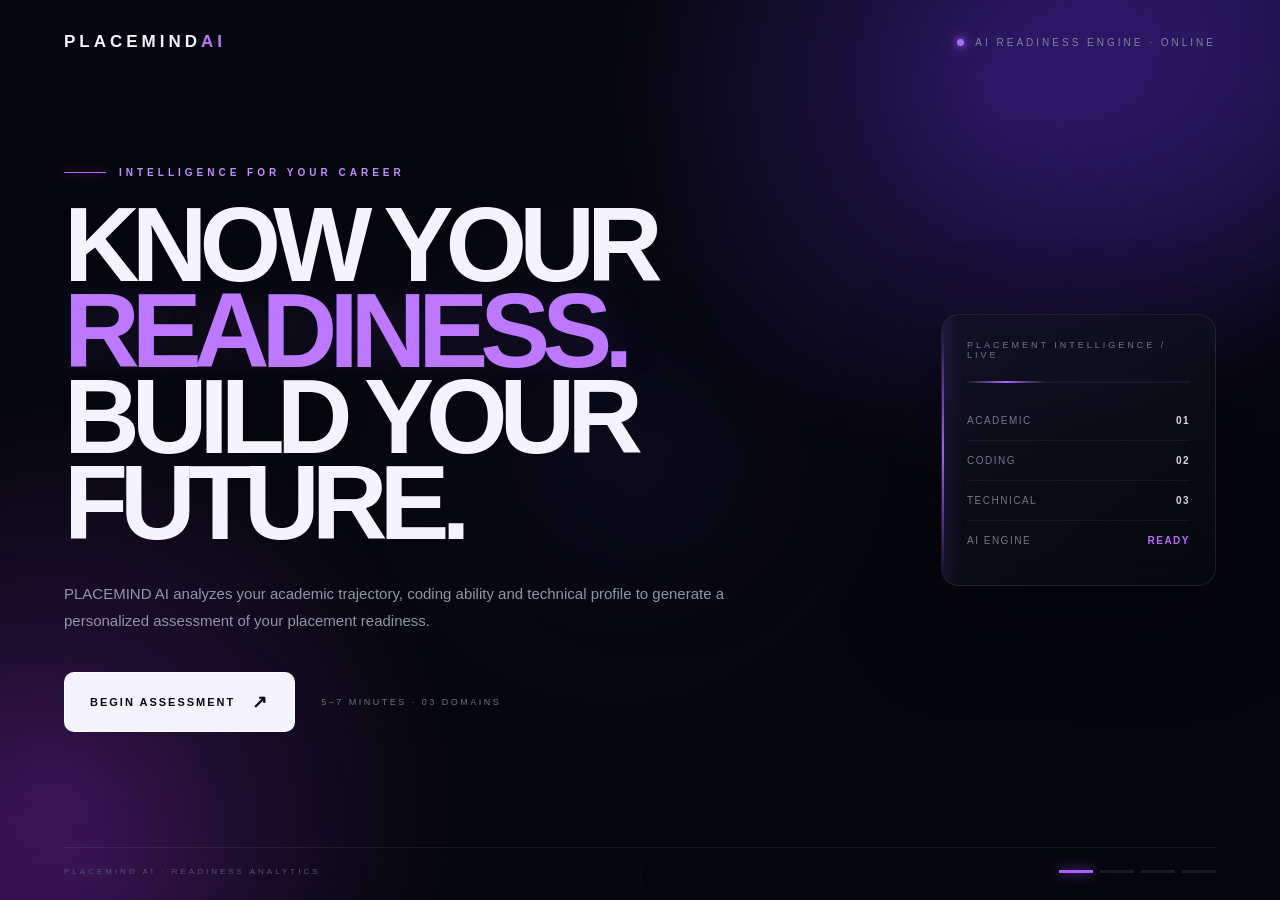
==== commit 25323c6f: "Update index.html" ====
--- a/index.html
+++ b/index.html
@@ -1,13 +1,16 @@
 <!DOCTYPE html>
 <html lang="en">
-
 <head>
 <meta charset="UTF-8">
 <meta name="viewport" content="width=device-width, initial-scale=1.0">
 
-<title>PLACEMIND AI — Career Intelligence</title>
+<title>PLACEMIND AI — Placement Intelligence</title>
 
 <style>
+
+/* =========================================================
+   RESET
+========================================================= */
 
 *{
     box-sizing:border-box;
@@ -15,17 +18,18 @@
     padding:0;
 }
 
-html{
-    scroll-behavior:smooth;
+html,body{
+    width:100%;
+    min-height:100%;
 }
 
 body{
-    min-height:100vh;
+    font-family:Arial,Helvetica,sans-serif;
+    color:#f5f3ff;
+    background:#05060d;
     overflow:hidden;
-    font-family:Arial,Helvetica,sans-serif;
-    color:#f7f7ff;
-    background:#050711;
-}
+}
+
 
 /* =========================================================
    BACKGROUND
@@ -38,96 +42,94 @@
     z-index:0;
     background:
         radial-gradient(
-            circle at 85% 5%,
-            rgba(91,43,180,.38),
-            transparent 32%
+            circle at 78% 10%,
+            rgba(112,55,255,.30),
+            transparent 30%
         ),
         radial-gradient(
-            circle at 5% 90%,
-            rgba(170,55,220,.30),
-            transparent 30%
+            circle at 5% 88%,
+            rgba(190,65,255,.20),
+            transparent 27%
         ),
-        #050711;
-}
-
-/* TECH GRID */
+        radial-gradient(
+            circle at 48% 50%,
+            rgba(65,45,140,.08),
+            transparent 35%
+        ),
+        #05060d;
+}
+
+
+/* subtle architectural grid */
 
 .grid{
     position:absolute;
-    left:-10%;
-    right:-10%;
-    bottom:-20%;
-    height:65%;
+    inset:-10%;
+    opacity:.24;
 
     background-image:
         linear-gradient(
-            rgba(168,85,247,.055) 1px,
+            rgba(255,255,255,.035) 1px,
             transparent 1px
         ),
         linear-gradient(
             90deg,
-            rgba(168,85,247,.055) 1px,
+            rgba(255,255,255,.035) 1px,
             transparent 1px
         );
 
-    background-size:70px 70px;
+    background-size:64px 64px;
 
     transform:
-        perspective(500px)
+        perspective(700px)
         rotateX(58deg)
-        scale(1.5);
+        scale(1.45);
 
     transform-origin:center bottom;
 
-    opacity:.7;
-
-    animation:gridMove 12s linear infinite;
-}
-
-/* LIGHT BLOBS */
-
-.orb{
+    animation:gridMove 16s linear infinite;
+}
+
+
+/* purple atmospheric lights */
+
+.glow{
     position:absolute;
     border-radius:50%;
     filter:blur(100px);
     pointer-events:none;
 }
 
-.orb.one{
-    width:430px;
-    height:430px;
-    right:-140px;
-    top:-180px;
-    background:#6d35d9;
-    opacity:.32;
-
-    animation:
-        floatOne 9s ease-in-out infinite;
-}
-
-.orb.two{
-    width:360px;
-    height:360px;
-    left:-150px;
-    bottom:-180px;
-    background:#a52de0;
-    opacity:.28;
-
-    animation:
-        floatTwo 11s ease-in-out infinite;
-}
-
-.orb.three{
-    width:220px;
-    height:220px;
-    left:42%;
-    top:40%;
-    background:#713cff;
-    opacity:.08;
-
-    animation:
-        floatThree 8s ease-in-out infinite;
-}
+.glow.one{
+    width:480px;
+    height:480px;
+    background:#6d35ff;
+    right:-180px;
+    top:-230px;
+    opacity:.24;
+    animation:floatOne 10s ease-in-out infinite;
+}
+
+.glow.two{
+    width:380px;
+    height:380px;
+    background:#b62dff;
+    left:-180px;
+    bottom:-200px;
+    opacity:.18;
+    animation:floatTwo 12s ease-in-out infinite;
+}
+
+.glow.three{
+    width:160px;
+    height:160px;
+    background:#7646ff;
+    left:45%;
+    top:43%;
+    opacity:.07;
+    animation:pulseGlow 6s ease-in-out infinite;
+}
+
 
 /* =========================================================
    PAGE
@@ -137,7 +139,7 @@
     position:relative;
     z-index:2;
 
-    width:min(1420px,86%);
+    width:min(1450px,90%);
     min-height:100vh;
 
     margin:auto;
@@ -145,8 +147,9 @@
     display:flex;
     flex-direction:column;
 
-    padding:38px 0 28px;
-}
+    padding:32px 0 24px;
+}
+
 
 /* =========================================================
    NAVIGATION
@@ -160,49 +163,32 @@
     opacity:0;
 
     animation:
-        navIn .9s .15s
-        cubic-bezier(.16,1,.3,1)
-        forwards;
-}
+        navReveal .9s ease forwards;
+}
+
 
 .logo{
     font-size:17px;
     font-weight:900;
     letter-spacing:4px;
-
-    position:relative;
 }
 
 .logo span{
-    color:#bd72ff;
-}
-
-.logo:after{
-    content:"";
-    position:absolute;
-
-    left:0;
-    bottom:-10px;
-
-    width:42px;
-    height:1px;
-
-    background:#a855f7;
-
-    box-shadow:
-        0 0 12px #a855f7;
-}
+    color:#b978ff;
+}
+
 
 .status{
     display:flex;
     align-items:center;
-    gap:12px;
+    gap:11px;
 
     font-size:10px;
     letter-spacing:3px;
 
-    color:#777f96;
-}
+    color:#85849b;
+}
+
 
 .status-dot{
     width:7px;
@@ -210,15 +196,15 @@
 
     border-radius:50%;
 
-    background:#b56aff;
+    background:#ad6cff;
 
     box-shadow:
-        0 0 8px #a855f7,
-        0 0 20px #a855f7;
-
-    animation:
-        statusPulse 1.7s infinite;
-}
+        0 0 8px #ad6cff,
+        0 0 20px rgba(173,108,255,.7);
+
+    animation:statusPulse 1.7s infinite;
+}
+
 
 /* =========================================================
    HERO
@@ -233,98 +219,84 @@
     position:relative;
 }
 
+
+/* left side */
+
 .hero-content{
-    width:100%;
-    padding-bottom:15px;
-}
-
-/* EYEBROW */
+    width:78%;
+}
+
+
+/* eyebrow */
 
 .eyebrow{
     display:flex;
     align-items:center;
-    gap:15px;
-
-    margin-bottom:27px;
-
-    color:#b77cff;
+    gap:13px;
+
+    margin-bottom:24px;
+
+    color:#c38cff;
 
     font-size:10px;
     font-weight:700;
-
     letter-spacing:4px;
 
     opacity:0;
 
     animation:
-        fadeUp .8s .35s
+        fadeUp .8s .25s forwards;
+}
+
+.eyebrow-line{
+    width:42px;
+    height:1px;
+
+    background:#b26aff;
+
+    box-shadow:
+        0 0 12px rgba(178,106,255,.8);
+}
+
+
+/* =========================================================
+   MAIN TITLE
+========================================================= */
+
+h1{
+    max-width:1050px;
+
+    font-size:
+        clamp(58px,8.2vw,124px);
+
+    line-height:.82;
+
+    letter-spacing:-8px;
+
+    font-weight:900;
+
+    opacity:0;
+
+    animation:
+        titleReveal 1.2s .4s
         cubic-bezier(.16,1,.3,1)
         forwards;
 }
 
-.eyebrow-line{
-    width:45px;
-    height:1px;
-
-    background:#a855f7;
-
-    box-shadow:
-        0 0 15px #a855f7;
-}
-
-/* =========================================================
-   TITLE
-========================================================= */
-
-h1{
-    font-size:clamp(65px,8.7vw,128px);
-
-    line-height:.80;
-
-    letter-spacing:-8px;
-
-    font-weight:900;
-
-    max-width:1050px;
-}
 
 .title-line{
     display:block;
-
     overflow:hidden;
 }
 
-.title-inner{
-    display:block;
-
-    opacity:0;
-
-    transform:translateY(100%);
-
-    animation:
-        titleReveal 1.1s
-        cubic-bezier(.16,1,.3,1)
-        forwards;
-}
-
-.line-one .title-inner{
-    animation-delay:.45s;
-}
-
-.line-two .title-inner{
-    animation-delay:.58s;
-}
-
-.line-three .title-inner{
-    animation-delay:.71s;
-}
-
-.accent{
-    color:#bd72ff;
+
+.title-accent{
+    color:#bc79ff;
 
     text-shadow:
-        0 0 50px rgba(168,85,247,.12);
-}
+        0 0 45px rgba(188,121,255,.13);
+}
+
 
 /* =========================================================
    DESCRIPTION
@@ -333,70 +305,73 @@
 .description{
     max-width:720px;
 
-    margin-top:38px;
-
-    color:#9299ad;
+    margin-top:34px;
+
+    color:#9294a9;
 
     font-size:15px;
 
-    line-height:1.75;
+    line-height:1.8;
 
     opacity:0;
 
     animation:
-        fadeUp .9s .95s
-        cubic-bezier(.16,1,.3,1)
-        forwards;
-}
+        fadeUp .9s .75s forwards;
+}
+
 
 /* =========================================================
    CTA
 ========================================================= */
 
-.cta-row{
+.cta{
     display:flex;
     align-items:center;
-    gap:28px;
+    gap:26px;
 
     margin-top:38px;
 
     opacity:0;
 
     animation:
-        fadeUp .9s 1.1s
-        cubic-bezier(.16,1,.3,1)
-        forwards;
-}
-
-.start-btn{
+        fadeUp .9s .95s forwards;
+}
+
+
+.start-button{
     position:relative;
 
+    display:flex;
+    align-items:center;
+    gap:17px;
+
+    padding:18px 25px;
+
+    border:1px solid rgba(255,255,255,.8);
+
+    border-radius:10px;
+
+    background:#f5f3ff;
+
+    color:#070810;
+
+    font-size:11px;
+
+    font-weight:900;
+
+    letter-spacing:2px;
+
+    cursor:pointer;
+
     overflow:hidden;
 
-    border:none;
-
-    background:#f6f5ff;
-
-    color:#070910;
-
-    padding:20px 31px;
-
-    border-radius:10px;
-
-    font-size:12px;
-
-    font-weight:900;
-
-    letter-spacing:1.7px;
-
-    cursor:pointer;
-
     transition:
-        transform .35s,
-        box-shadow .35s;
-}
-
-.start-btn:before{
+        transform .35s ease,
+        box-shadow .35s ease;
+}
+
+
+.start-button::before{
     content:"";
 
     position:absolute;
@@ -404,7 +379,7 @@
     top:0;
     left:-130%;
 
-    width:80%;
+    width:90%;
     height:100%;
 
     background:
@@ -415,39 +390,40 @@
             transparent
         );
 
-    transform:skewX(-20deg);
+    transform:skewX(-22deg);
 
     animation:
-        buttonShine 3.8s 2s infinite;
-}
-
-.start-btn:hover{
+        buttonShine 4s 2s infinite;
+}
+
+
+.start-button:hover{
     transform:
         translateY(-5px)
-        scale(1.025);
+        scale(1.02);
 
     box-shadow:
-        0 18px 50px rgba(168,85,247,.25),
-        0 0 35px rgba(255,255,255,.10);
-}
-
-.start-btn:active{
-    transform:scale(.97);
-}
-
-.arrow{
+        0 18px 45px rgba(165,85,255,.24),
+        0 0 35px rgba(255,255,255,.08);
+}
+
+
+.button-arrow{
     font-size:18px;
-    margin-left:10px;
-}
+}
+
 
 .meta{
-    font-size:10px;
-    letter-spacing:2px;
-    color:#6f778c;
-}
-
-/* =========================================================
-   INTELLIGENCE PANEL
+    color:#6f7183;
+
+    font-size:9px;
+
+    letter-spacing:2.5px;
+}
+
+
+/* =========================================================
+   RIGHT INTELLIGENCE CARD
 ========================================================= */
 
 .intelligence{
@@ -456,22 +432,21 @@
     right:0;
     top:50%;
 
+    width:275px;
+
     transform:translateY(-50%);
 
-    width:275px;
-
     opacity:0;
 
     animation:
-        panelIn 1s 1.15s
-        cubic-bezier(.16,1,.3,1)
-        forwards;
-}
-
-.panel{
+        intelligenceReveal 1s 1s forwards;
+}
+
+
+.intelligence-card{
     position:relative;
 
-    padding:27px;
+    padding:25px;
 
     border:
         1px solid
@@ -482,78 +457,84 @@
     background:
         linear-gradient(
             145deg,
-            rgba(20,17,37,.72),
-            rgba(5,7,17,.78)
+            rgba(18,18,34,.78),
+            rgba(7,8,17,.78)
         );
 
-    backdrop-filter:blur(20px);
+    backdrop-filter:blur(22px);
 
     box-shadow:
-        0 30px 100px rgba(0,0,0,.45);
+        0 35px 100px rgba(0,0,0,.42);
 
     overflow:hidden;
 }
 
-/* panel glow */
-
-.panel:before{
+
+/* glowing edge */
+
+.intelligence-card::before{
     content:"";
 
     position:absolute;
 
-    width:150px;
-    height:150px;
-
-    right:-80px;
-    top:-80px;
-
-    border-radius:50%;
-
-    background:#8b4dff;
-
-    filter:blur(70px);
-
-    opacity:.18;
-}
-
-/* PANEL HEADER */
-
-.panel-label{
-    position:relative;
+    left:0;
+    top:0;
+
+    width:2px;
+    height:100%;
+
+    background:
+        linear-gradient(
+            transparent,
+            #a65cff,
+            transparent
+        );
+
+    box-shadow:
+        0 0 18px #a65cff;
+}
+
+
+.card-label{
+    color:#70748a;
 
     font-size:9px;
+
     letter-spacing:3px;
 
-    color:#727a91;
-
-    margin-bottom:24px;
-}
-
-/* SCANNER */
+    margin-bottom:21px;
+}
+
+
+/* scanning line */
 
 .scan{
     height:2px;
 
-    background:#171b2b;
-
-    margin-bottom:20px;
+    width:100%;
+
+    background:#171827;
 
     overflow:hidden;
-}
-
-.scan:after{
+
+    margin-bottom:18px;
+}
+
+
+.scan::after{
     content:"";
 
     display:block;
 
-    width:38%;
     height:100%;
+
+    width:35%;
 
     background:
         linear-gradient(
             90deg,
             transparent,
-            #b66aff,
+            #ad64ff,
             transparent
         );
 
@@ -561,7 +542,8 @@
         scanMove 2.3s linear infinite;
 }
 
-/* METRICS */
+
+/* metrics */
 
 .metric{
     display:flex;
@@ -569,7 +551,7 @@
     justify-content:space-between;
     align-items:center;
 
-    padding:15px 0;
+    padding:14px 0;
 
     border-bottom:
         1px solid
@@ -580,24 +562,29 @@
     letter-spacing:1.5px;
 }
 
+
 .metric:last-child{
     border-bottom:none;
 }
 
-.metric span{
-    color:#747d92;
-}
-
-.metric strong{
-    color:#dddff0;
-}
-
-.metric .live{
-    color:#bd72ff;
+
+.metric-name{
+    color:#73778a;
+}
+
+
+.metric-number{
+    color:#d9d5e7;
+}
+
+
+.metric-ready{
+    color:#b96cff;
 
     animation:
-        livePulse 1.5s infinite;
-}
+        readyPulse 1.7s infinite;
+}
+
 
 /* =========================================================
    BOTTOM
@@ -609,7 +596,7 @@
     justify-content:space-between;
     align-items:center;
 
-    padding-top:20px;
+    padding-top:19px;
 
     border-top:
         1px solid
@@ -618,80 +605,56 @@
     opacity:0;
 
     animation:
-        fadeUp .8s 1.35s forwards;
-}
+        fadeUp .8s 1.25s forwards;
+}
+
 
 .bottom-text{
-    color:#565e71;
-
-    font-size:9px;
+    color:#55596c;
+
+    font-size:8px;
 
     letter-spacing:3px;
 }
 
-.steps{
+
+.progress{
     display:flex;
     gap:7px;
 }
 
-.step{
-    width:38px;
+
+.progress span{
+    width:34px;
     height:3px;
 
-    background:#1b1f2e;
-
-    transition:.4s;
-}
-
-.step.active{
-    background:#a855f7;
+    background:#1b1c28;
+}
+
+
+.progress span.active{
+    background:#aa60ff;
 
     box-shadow:
-        0 0 15px #a855f7;
-}
-
-/* =========================================================
-   EXIT ANIMATION
+        0 0 12px rgba(170,96,255,.8);
+}
+
+
+/* =========================================================
+   EXIT
 ========================================================= */
 
 .page.exit{
     animation:
-        pageExit .65s
-        cubic-bezier(.16,1,.3,1)
-        forwards;
-}
+        pageExit .65s ease forwards;
+}
+
 
 /* =========================================================
    ANIMATIONS
 ========================================================= */
 
-@keyframes fadeUp{
-
-    from{
-        opacity:0;
-        transform:translateY(30px);
-    }
-
-    to{
-        opacity:1;
-        transform:translateY(0);
-    }
-}
-
-@keyframes titleReveal{
-
-    from{
-        opacity:0;
-        transform:translateY(100%);
-    }
-
-    to{
-        opacity:1;
-        transform:translateY(0);
-    }
-}
-
-@keyframes navIn{
+@keyframes navReveal{
 
     from{
         opacity:0;
@@ -700,16 +663,50 @@
 
     to{
         opacity:1;
-        transform:translateY(0);
-    }
-}
-
-@keyframes panelIn{
+        transform:none;
+    }
+}
+
+
+@keyframes fadeUp{
+
+    from{
+        opacity:0;
+        transform:translateY(25px);
+    }
+
+    to{
+        opacity:1;
+        transform:none;
+    }
+}
+
+
+@keyframes titleReveal{
 
     from{
         opacity:0;
         transform:
-            translate(70px,-50%)
+            translateY(75px)
+            scale(.97);
+
+        letter-spacing:-14px;
+    }
+
+    to{
+        opacity:1;
+        transform:none;
+        letter-spacing:-8px;
+    }
+}
+
+
+@keyframes intelligenceReveal{
+
+    from{
+        opacity:0;
+        transform:
+            translate(55px,-50%)
             scale(.94);
     }
 
@@ -721,24 +718,26 @@
     }
 }
 
+
 @keyframes gridMove{
 
     from{
         transform:
-            perspective(500px)
+            perspective(700px)
             rotateX(58deg)
-            scale(1.5)
+            scale(1.45)
             translateY(0);
     }
 
     to{
         transform:
-            perspective(500px)
+            perspective(700px)
             rotateX(58deg)
-            scale(1.5)
-            translateY(70px);
-    }
-}
+            scale(1.45)
+            translateY(64px);
+    }
+}
+
 
 @keyframes floatOne{
 
@@ -751,6 +750,7 @@
     }
 }
 
+
 @keyframes floatTwo{
 
     0%,100%{
@@ -758,20 +758,62 @@
     }
 
     50%{
-        transform:translate(45px,-35px);
-    }
-}
-
-@keyframes floatThree{
+        transform:translate(40px,-35px);
+    }
+}
+
+
+@keyframes pulseGlow{
 
     0%,100%{
         transform:scale(1);
+        opacity:.05;
     }
 
     50%{
-        transform:scale(1.5);
-    }
-}
+        transform:scale(1.6);
+        opacity:.10;
+    }
+}
+
+
+@keyframes statusPulse{
+
+    0%,100%{
+        opacity:.35;
+        transform:scale(.8);
+    }
+
+    50%{
+        opacity:1;
+        transform:scale(1.15);
+    }
+}
+
+
+@keyframes readyPulse{
+
+    0%,100%{
+        opacity:.45;
+    }
+
+    50%{
+        opacity:1;
+    }
+}
+
+
+@keyframes scanMove{
+
+    from{
+        transform:translateX(-160%);
+    }
+
+    to{
+        transform:translateX(380%);
+    }
+}
+
 
 @keyframes buttonShine{
 
@@ -784,49 +826,15 @@
     }
 }
 
-@keyframes scanMove{
-
-    from{
-        transform:translateX(-180%);
-    }
-
-    to{
-        transform:translateX(350%);
-    }
-}
-
-@keyframes statusPulse{
-
-    0%,100%{
-        opacity:.4;
-        transform:scale(.8);
-    }
-
-    50%{
-        opacity:1;
-        transform:scale(1.25);
-    }
-}
-
-@keyframes livePulse{
-
-    0%,100%{
-        opacity:.5;
-    }
-
-    50%{
-        opacity:1;
-    }
-}
 
 @keyframes pageExit{
 
     to{
         opacity:0;
-        transform:scale(.975);
-        filter:blur(4px);
-    }
-}
+        transform:scale(.985);
+    }
+}
+
 
 /* =========================================================
    RESPONSIVE
@@ -838,12 +846,17 @@
         display:none;
     }
 
+    .hero-content{
+        width:100%;
+    }
+
     h1{
-        font-size:clamp(65px,10vw,110px);
-    }
-}
-
-@media(max-width:700px){
+        max-width:950px;
+    }
+}
+
+
+@media(max-width:650px){
 
     body{
         overflow:auto;
@@ -851,7 +864,7 @@
 
     .page{
         width:88%;
-        padding:28px 0;
+        padding:25px 0;
     }
 
     .status{
@@ -865,10 +878,9 @@
 
     .description{
         font-size:14px;
-        margin-top:30px;
-    }
-
-    .cta-row{
+    }
+
+    .cta{
         flex-direction:column;
         align-items:flex-start;
     }
@@ -883,6 +895,7 @@
 
 
 <body>
+
 
 <!-- =======================================================
      BACKGROUND
@@ -892,15 +905,17 @@
 
     <div class="grid"></div>
 
-    <div class="orb one"></div>
-    <div class="orb two"></div>
-    <div class="orb three"></div>
+    <div class="glow one"></div>
+
+    <div class="glow two"></div>
+
+    <div class="glow three"></div>
 
 </div>
 
 
 <!-- =======================================================
-     PAGE
+     MAIN PAGE
 ======================================================= -->
 
 <div class="page" id="page">
@@ -929,11 +944,10 @@
 
     <main class="hero">
 
+
         <div class="hero-content">
 
 
-            <!-- EYEBROW -->
-
             <div class="eyebrow">
 
                 <span class="eyebrow-line"></span>
@@ -943,38 +957,26 @@
             </div>
 
 
-            <!-- TITLE -->
-
             <h1>
 
-                <span class="title-line line-one">
-                    <span class="title-inner">
-                        KNOW YOUR
-                    </span>
+                <span class="title-line">
+                    KNOW YOUR
                 </span>
 
-                <span class="title-line line-two">
-                    <span class="title-inner accent">
-                        READINESS.
-                    </span>
+                <span class="title-line title-accent">
+                    READINESS.
                 </span>
 
-                <span class="title-line line-three">
-                    <span class="title-inner">
-                        BUILD YOUR
-                    </span>
+                <span class="title-line">
+                    BUILD YOUR
                 </span>
 
-                <span class="title-line line-three">
-                    <span class="title-inner">
-                        FUTURE.
-                    </span>
+                <span class="title-line">
+                    FUTURE.
                 </span>
 
             </h1>
 
-
-            <!-- DESCRIPTION -->
 
             <p class="description">
 
@@ -985,18 +987,21 @@
             </p>
 
 
-            <!-- CTA -->
-
-            <div class="cta-row">
+            <div class="cta">
+
 
                 <button
-                    class="start-btn"
+                    class="start-button"
                     onclick="startAssessment()"
                 >
 
-                    BEGIN ASSESSMENT
-
-                    <span class="arrow">↗</span>
+                    <span>
+                        BEGIN ASSESSMENT
+                    </span>
+
+                    <span class="button-arrow">
+                        ↗
+                    </span>
 
                 </button>
 
@@ -1007,19 +1012,21 @@
 
                 </div>
 
+
             </div>
 
 
         </div>
 
 
-        <!-- INTELLIGENCE PANEL -->
+        <!-- INTELLIGENCE CARD -->
 
         <aside class="intelligence">
 
-            <div class="panel">
-
-                <div class="panel-label">
+            <div class="intelligence-card">
+
+
+                <div class="card-label">
 
                     PLACEMENT INTELLIGENCE / LIVE
 
@@ -1031,41 +1038,56 @@
 
                 <div class="metric">
 
-                    <span>ACADEMIC</span>
-
-                    <strong>01</strong>
+                    <span class="metric-name">
+                        ACADEMIC
+                    </span>
+
+                    <strong class="metric-number">
+                        01
+                    </strong>
 
                 </div>
 
 
                 <div class="metric">
 
-                    <span>CODING</span>
-
-                    <strong>02</strong>
+                    <span class="metric-name">
+                        CODING
+                    </span>
+
+                    <strong class="metric-number">
+                        02
+                    </strong>
 
                 </div>
 
 
                 <div class="metric">
 
-                    <span>TECHNICAL</span>
-
-                    <strong>03</strong>
+                    <span class="metric-name">
+                        TECHNICAL
+                    </span>
+
+                    <strong class="metric-number">
+                        03
+                    </strong>
 
                 </div>
 
 
                 <div class="metric">
 
-                    <span>AI ENGINE</span>
-
-                    <strong class="live">
+                    <span class="metric-name">
+                        AI ENGINE
+                    </span>
+
+                    <strong class="metric-ready">
                         READY
                     </strong>
 
                 </div>
 
+
             </div>
 
         </aside>
@@ -1078,6 +1100,7 @@
 
     <footer class="bottom">
 
+
         <div class="bottom-text">
 
             PLACEMIND AI · READINESS ANALYTICS
@@ -1085,23 +1108,28 @@
         </div>
 
 
-        <div class="steps">
-
-            <div class="step active"></div>
-
-            <div class="step"></div>
-
-            <div class="step"></div>
-
-            <div class="step"></div>
+        <div class="progress">
+
+            <span class="active"></span>
+
+            <span></span>
+
+            <span></span>
+
+            <span></span>
 
         </div>
 
+
     </footer>
 
 
 </div>
 
+
+<!-- =======================================================
+     NAVIGATION
+======================================================= -->
 
 <script>
 
@@ -1110,37 +1138,19 @@
     const page =
         document.getElementById("page");
 
-    const button =
-        document.querySelector(".start-btn");
-
-
-    /* Prevent double clicking */
-
-    button.disabled = true;
-
-
-    button.innerHTML =
-        "INITIALIZING AI ENGINE <span class='arrow'>↗</span>";
-
-
-    /* Exit animation */
-
     page.classList.add("exit");
 
 
-    /*
-       IMPORTANT:
-       Your Render project has academic.html
-       in the ROOT directory.
-
-       Therefore DO NOT use:
-       pages/academic.html
-    */
-
     setTimeout(function(){
 
-        window.location.href =
-            "academic.html";
+        /*
+         IMPORTANT:
+         All your HTML files are in the ROOT folder.
+         Therefore DO NOT use:
+         pages/academic.html
+        */
+
+        window.location.href = "/academic.html";
 
     },650);
 
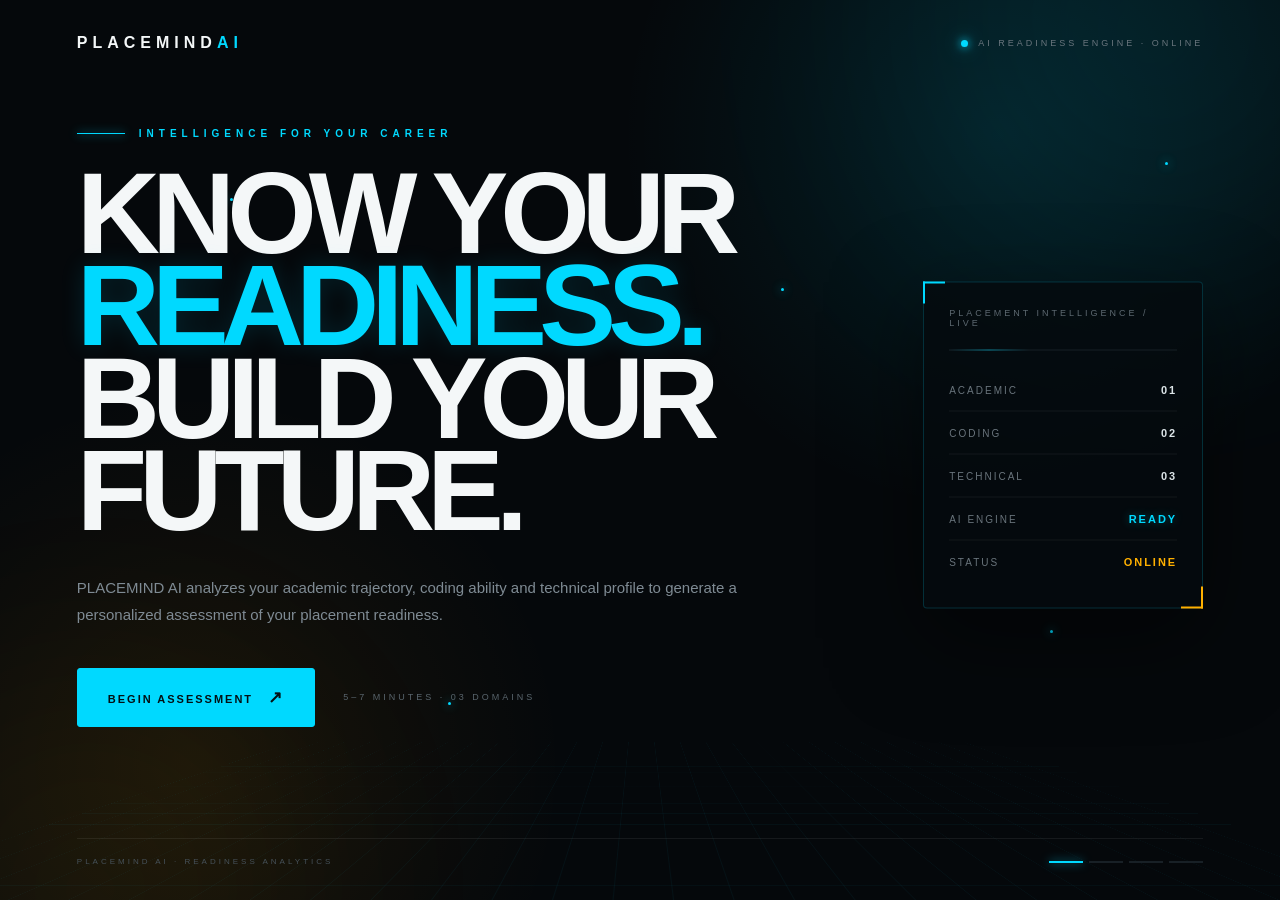
==== commit b870cbb2: "Update index.html" ====
--- a/index.html
+++ b/index.html
@@ -8,14 +8,10 @@
 
 <style>
 
-/* =========================================================
-   RESET
-========================================================= */
-
 *{
-    box-sizing:border-box;
     margin:0;
     padding:0;
+    box-sizing:border-box;
 }
 
 html,body{
@@ -24,9 +20,9 @@
 }
 
 body{
+    background:#05080b;
+    color:#f4f7f8;
     font-family:Arial,Helvetica,sans-serif;
-    color:#f5f3ff;
-    background:#05060d;
     overflow:hidden;
 }
 
@@ -39,107 +35,159 @@
     position:fixed;
     inset:0;
     overflow:hidden;
-    z-index:0;
     background:
         radial-gradient(
-            circle at 78% 10%,
-            rgba(112,55,255,.30),
+            circle at 78% 15%,
+            rgba(0,220,255,.10),
             transparent 30%
         ),
         radial-gradient(
-            circle at 5% 88%,
-            rgba(190,65,255,.20),
-            transparent 27%
+            circle at 15% 85%,
+            rgba(255,170,0,.08),
+            transparent 28%
         ),
-        radial-gradient(
-            circle at 48% 50%,
-            rgba(65,45,140,.08),
-            transparent 35%
-        ),
-        #05060d;
-}
-
-
-/* subtle architectural grid */
+        #05080b;
+}
+
+
+/* TECH GRID */
 
 .grid{
     position:absolute;
-    inset:-10%;
-    opacity:.24;
+    inset:-100px;
 
     background-image:
         linear-gradient(
-            rgba(255,255,255,.035) 1px,
+            rgba(0,220,255,.045) 1px,
             transparent 1px
         ),
         linear-gradient(
             90deg,
-            rgba(255,255,255,.035) 1px,
+            rgba(0,220,255,.045) 1px,
             transparent 1px
         );
 
-    background-size:64px 64px;
+    background-size:55px 55px;
 
     transform:
-        perspective(700px)
-        rotateX(58deg)
-        scale(1.45);
+        perspective(650px)
+        rotateX(60deg)
+        scale(1.5);
 
     transform-origin:center bottom;
 
-    animation:gridMove 16s linear infinite;
-}
-
-
-/* purple atmospheric lights */
-
-.glow{
+    animation:gridMove 12s linear infinite;
+}
+
+
+/* CYAN LIGHT */
+
+.light-cyan{
     position:absolute;
+
+    width:500px;
+    height:500px;
+
     border-radius:50%;
-    filter:blur(100px);
-    pointer-events:none;
-}
-
-.glow.one{
-    width:480px;
-    height:480px;
-    background:#6d35ff;
-    right:-180px;
-    top:-230px;
-    opacity:.24;
-    animation:floatOne 10s ease-in-out infinite;
-}
-
-.glow.two{
-    width:380px;
-    height:380px;
-    background:#b62dff;
-    left:-180px;
+
+    background:#00d9ff;
+
+    filter:blur(130px);
+
+    opacity:.08;
+
+    top:-220px;
+    right:-120px;
+
+    animation:cyanFloat 9s ease-in-out infinite;
+}
+
+
+/* AMBER LIGHT */
+
+.light-amber{
+    position:absolute;
+
+    width:420px;
+    height:420px;
+
+    border-radius:50%;
+
+    background:#ffb000;
+
+    filter:blur(130px);
+
+    opacity:.06;
+
     bottom:-200px;
-    opacity:.18;
-    animation:floatTwo 12s ease-in-out infinite;
-}
-
-.glow.three{
-    width:160px;
-    height:160px;
-    background:#7646ff;
-    left:45%;
-    top:43%;
-    opacity:.07;
-    animation:pulseGlow 6s ease-in-out infinite;
+    left:-120px;
+
+    animation:amberFloat 11s ease-in-out infinite;
 }
 
 
 /* =========================================================
-   PAGE
+   PARTICLES
+========================================================= */
+
+.particle{
+    position:absolute;
+
+    width:3px;
+    height:3px;
+
+    background:#00d9ff;
+
+    border-radius:50%;
+
+    box-shadow:
+        0 0 10px #00d9ff,
+        0 0 20px rgba(0,217,255,.4);
+
+    animation:particleFloat linear infinite;
+}
+
+.p1{
+    left:18%;
+    top:22%;
+    animation-duration:7s;
+}
+
+.p2{
+    left:61%;
+    top:32%;
+    animation-duration:9s;
+}
+
+.p3{
+    left:82%;
+    top:70%;
+    animation-duration:6s;
+}
+
+.p4{
+    left:35%;
+    top:78%;
+    animation-duration:11s;
+}
+
+.p5{
+    left:91%;
+    top:18%;
+    animation-duration:8s;
+}
+
+
+/* =========================================================
+   MAIN
 ========================================================= */
 
 .page{
     position:relative;
-    z-index:2;
-
-    width:min(1450px,90%);
+    z-index:5;
+
+    width:min(1380px,88%);
+
     min-height:100vh;
 
     margin:auto;
@@ -147,7 +195,7 @@
     display:flex;
     flex-direction:column;
 
-    padding:32px 0 24px;
+    padding:34px 0;
 }
 
 
@@ -157,52 +205,57 @@
 
 .nav{
     display:flex;
+
     justify-content:space-between;
     align-items:center;
 
     opacity:0;
 
-    animation:
-        navReveal .9s ease forwards;
+    animation:navIn .9s ease forwards;
 }
 
 
 .logo{
-    font-size:17px;
+    font-size:16px;
+
     font-weight:900;
-    letter-spacing:4px;
+
+    letter-spacing:5px;
 }
 
 .logo span{
-    color:#b978ff;
-}
-
-
-.status{
+    color:#00d9ff;
+}
+
+
+.system{
     display:flex;
+
     align-items:center;
-    gap:11px;
-
-    font-size:10px;
+
+    gap:10px;
+
+    color:#69757d;
+
+    font-size:9px;
+
     letter-spacing:3px;
-
-    color:#85849b;
-}
-
-
-.status-dot{
+}
+
+
+.system-dot{
     width:7px;
     height:7px;
 
     border-radius:50%;
 
-    background:#ad6cff;
+    background:#00d9ff;
 
     box-shadow:
-        0 0 8px #ad6cff,
-        0 0 20px rgba(173,108,255,.7);
-
-    animation:statusPulse 1.7s infinite;
+        0 0 8px #00d9ff,
+        0 0 20px rgba(0,217,255,.6);
+
+    animation:systemPulse 1.5s infinite;
 }
 
 
@@ -214,100 +267,107 @@
     flex:1;
 
     display:flex;
+
     align-items:center;
 
     position:relative;
 }
 
 
-/* left side */
-
 .hero-content{
-    width:78%;
-}
-
-
-/* eyebrow */
+    width:75%;
+
+    padding-bottom:35px;
+}
+
+
+/* EYEBROW */
 
 .eyebrow{
     display:flex;
+
     align-items:center;
-    gap:13px;
-
-    margin-bottom:24px;
-
-    color:#c38cff;
+
+    gap:14px;
+
+    color:#00d9ff;
 
     font-size:10px;
-    font-weight:700;
-    letter-spacing:4px;
+
+    font-weight:800;
+
+    letter-spacing:5px;
+
+    margin-bottom:28px;
 
     opacity:0;
 
-    animation:
-        fadeUp .8s .25s forwards;
-}
+    animation:fadeUp .8s .3s forwards;
+}
+
 
 .eyebrow-line{
-    width:42px;
+    width:48px;
     height:1px;
 
-    background:#b26aff;
+    background:#00d9ff;
 
     box-shadow:
-        0 0 12px rgba(178,106,255,.8);
-}
-
-
-/* =========================================================
-   MAIN TITLE
-========================================================= */
+        0 0 10px #00d9ff;
+}
+
+
+/* TITLE */
 
 h1{
+    font-size:clamp(
+        64px,
+        9vw,
+        132px
+    );
+
+    line-height:.80;
+
+    letter-spacing:-8px;
+
+    font-weight:900;
+
     max-width:1050px;
 
-    font-size:
-        clamp(58px,8.2vw,124px);
-
-    line-height:.82;
-
-    letter-spacing:-8px;
-
-    font-weight:900;
-
     opacity:0;
 
-    animation:
-        titleReveal 1.2s .4s
+    animation:titleIn 1.15s .45s
         cubic-bezier(.16,1,.3,1)
         forwards;
 }
 
 
-.title-line{
+.line{
     display:block;
-    overflow:hidden;
-}
-
-
-.title-accent{
-    color:#bc79ff;
+}
+
+
+.accent{
+    color:#00d9ff;
 
     text-shadow:
-        0 0 45px rgba(188,121,255,.13);
-}
-
-
-/* =========================================================
-   DESCRIPTION
-========================================================= */
+        0 0 25px rgba(0,217,255,.15);
+}
+
+
+.accent-two{
+    color:#f4f7f8;
+}
+
+
+/* DESCRIPTION */
 
 .description{
-    max-width:720px;
-
-    margin-top:34px;
-
-    color:#9294a9;
+    max-width:670px;
+
+    margin-top:38px;
+
+    color:#7f8b94;
 
     font-size:15px;
 
@@ -315,8 +375,7 @@
 
     opacity:0;
 
-    animation:
-        fadeUp .9s .75s forwards;
+    animation:fadeUp .9s .85s forwards;
 }
 
 
@@ -326,34 +385,33 @@
 
 .cta{
     display:flex;
+
     align-items:center;
-    gap:26px;
-
-    margin-top:38px;
+
+    gap:28px;
+
+    margin-top:40px;
 
     opacity:0;
 
-    animation:
-        fadeUp .9s .95s forwards;
-}
-
-
-.start-button{
+    animation:fadeUp .9s 1.05s forwards;
+}
+
+
+.start-btn{
     position:relative;
 
-    display:flex;
-    align-items:center;
-    gap:17px;
-
-    padding:18px 25px;
-
-    border:1px solid rgba(255,255,255,.8);
-
-    border-radius:10px;
-
-    background:#f5f3ff;
-
-    color:#070810;
+    overflow:hidden;
+
+    border:1px solid #00d9ff;
+
+    background:#00d9ff;
+
+    color:#031014;
+
+    padding:18px 30px;
+
+    border-radius:3px;
 
     font-size:11px;
 
@@ -363,203 +421,210 @@
 
     cursor:pointer;
 
-    overflow:hidden;
-
-    transition:
-        transform .35s ease,
-        box-shadow .35s ease;
-}
-
-
-.start-button::before{
+    transition:.35s;
+}
+
+
+.start-btn:hover{
+
+    transform:
+        translateY(-4px);
+
+    box-shadow:
+        0 0 25px
+        rgba(0,217,255,.25),
+        0 15px 40px
+        rgba(0,0,0,.4);
+}
+
+
+.start-btn::after{
     content:"";
 
     position:absolute;
 
+    width:100%;
+    height:100%;
+
     top:0;
-    left:-130%;
-
-    width:90%;
-    height:100%;
+    left:-100%;
 
     background:
         linear-gradient(
             90deg,
             transparent,
-            rgba(255,255,255,.95),
+            rgba(255,255,255,.65),
             transparent
         );
 
-    transform:skewX(-22deg);
-
-    animation:
-        buttonShine 4s 2s infinite;
-}
-
-
-.start-button:hover{
-    transform:
-        translateY(-5px)
-        scale(1.02);
-
-    box-shadow:
-        0 18px 45px rgba(165,85,255,.24),
-        0 0 35px rgba(255,255,255,.08);
-}
-
-
-.button-arrow{
-    font-size:18px;
+    animation:buttonScan 3s
+        2s infinite;
+}
+
+
+.arrow{
+    margin-left:10px;
+
+    font-size:17px;
 }
 
 
 .meta{
-    color:#6f7183;
+    color:#59656d;
 
     font-size:9px;
 
-    letter-spacing:2.5px;
+    letter-spacing:3px;
 }
 
 
 /* =========================================================
-   RIGHT INTELLIGENCE CARD
+   INTELLIGENCE PANEL
 ========================================================= */
 
 .intelligence{
     position:absolute;
 
     right:0;
+
     top:50%;
 
-    width:275px;
-
-    transform:translateY(-50%);
+    transform:
+        translateY(-50%);
+
+    width:280px;
 
     opacity:0;
 
     animation:
-        intelligenceReveal 1s 1s forwards;
-}
-
-
-.intelligence-card{
+        panelIn 1s 1.1s forwards;
+}
+
+
+.panel{
     position:relative;
 
     padding:25px;
 
+    background:
+        rgba(5,10,14,.82);
+
     border:
+
         1px solid
-        rgba(255,255,255,.09);
-
-    border-radius:18px;
-
-    background:
-        linear-gradient(
-            145deg,
-            rgba(18,18,34,.78),
-            rgba(7,8,17,.78)
-        );
-
-    backdrop-filter:blur(22px);
+        rgba(0,217,255,.18);
+
+    border-radius:4px;
 
     box-shadow:
-        0 35px 100px rgba(0,0,0,.42);
+        0 30px 90px
+        rgba(0,0,0,.5);
+}
+
+
+/* CORNER MARKS */
+
+.panel::before,
+.panel::after{
+    content:"";
+
+    position:absolute;
+
+    width:20px;
+    height:20px;
+}
+
+
+.panel::before{
+
+    left:-1px;
+    top:-1px;
+
+    border-left:2px solid #00d9ff;
+    border-top:2px solid #00d9ff;
+}
+
+
+.panel::after{
+
+    right:-1px;
+    bottom:-1px;
+
+    border-right:2px solid #ffb000;
+    border-bottom:2px solid #ffb000;
+}
+
+
+/* PANEL HEADER */
+
+.panel-title{
+
+    color:#5d6971;
+
+    font-size:9px;
+
+    letter-spacing:3px;
+
+    margin-bottom:22px;
+}
+
+
+.scan{
+
+    height:1px;
+
+    background:#172127;
+
+    margin-bottom:18px;
 
     overflow:hidden;
-}
-
-
-/* glowing edge */
-
-.intelligence-card::before{
+
+    position:relative;
+}
+
+
+.scan::after{
+
     content:"";
 
     position:absolute;
 
-    left:0;
-    top:0;
-
-    width:2px;
+    width:35%;
+
     height:100%;
-
-    background:
-        linear-gradient(
-            transparent,
-            #a65cff,
-            transparent
-        );
-
-    box-shadow:
-        0 0 18px #a65cff;
-}
-
-
-.card-label{
-    color:#70748a;
-
-    font-size:9px;
-
-    letter-spacing:3px;
-
-    margin-bottom:21px;
-}
-
-
-/* scanning line */
-
-.scan{
-    height:2px;
-
-    width:100%;
-
-    background:#171827;
-
-    overflow:hidden;
-
-    margin-bottom:18px;
-}
-
-
-.scan::after{
-    content:"";
-
-    display:block;
-
-    height:100%;
-
-    width:35%;
 
     background:
         linear-gradient(
             90deg,
             transparent,
-            #ad64ff,
+            #00d9ff,
             transparent
         );
 
     animation:
-        scanMove 2.3s linear infinite;
-}
-
-
-/* metrics */
+        scanMove 2.4s linear infinite;
+}
+
+
+/* METRICS */
 
 .metric{
+
     display:flex;
 
     justify-content:space-between;
+
     align-items:center;
 
-    padding:14px 0;
+    padding:15px 0;
 
     border-bottom:
         1px solid
-        rgba(255,255,255,.055);
+        rgba(255,255,255,.06);
 
     font-size:10px;
 
-    letter-spacing:1.5px;
+    letter-spacing:2px;
 }
 
 
@@ -568,21 +633,29 @@
 }
 
 
-.metric-name{
-    color:#73778a;
-}
-
-
-.metric-number{
-    color:#d9d5e7;
-}
-
-
-.metric-ready{
-    color:#b96cff;
-
-    animation:
-        readyPulse 1.7s infinite;
+.metric span{
+    color:#69747c;
+}
+
+
+.metric strong{
+    color:#dce5e8;
+
+    font-size:11px;
+}
+
+
+.metric .cyan{
+    color:#00d9ff;
+
+    text-shadow:
+        0 0 10px
+        rgba(0,217,255,.4);
+}
+
+
+.metric .amber{
+    color:#ffb000;
 }
 
 
@@ -591,26 +664,28 @@
 ========================================================= */
 
 .bottom{
+
     display:flex;
 
     justify-content:space-between;
+
     align-items:center;
-
-    padding-top:19px;
 
     border-top:
         1px solid
         rgba(255,255,255,.07);
 
+    padding-top:18px;
+
     opacity:0;
 
-    animation:
-        fadeUp .8s 1.25s forwards;
-}
-
-
-.bottom-text{
-    color:#55596c;
+    animation:fadeUp .8s 1.3s forwards;
+}
+
+
+.footer-text{
+
+    color:#465159;
 
     font-size:8px;
 
@@ -618,25 +693,31 @@
 }
 
 
-.progress{
+.steps{
+
     display:flex;
-    gap:7px;
-}
-
-
-.progress span{
+
+    gap:6px;
+}
+
+
+.step{
+
     width:34px;
-    height:3px;
-
-    background:#1b1c28;
-}
-
-
-.progress span.active{
-    background:#aa60ff;
+
+    height:2px;
+
+    background:#182026;
+}
+
+
+.step.active{
+
+    background:#00d9ff;
 
     box-shadow:
-        0 0 12px rgba(170,96,255,.8);
+        0 0 10px
+        rgba(0,217,255,.7);
 }
 
 
@@ -645,6 +726,7 @@
 ========================================================= */
 
 .page.exit{
+
     animation:
         pageExit .65s ease forwards;
 }
@@ -654,11 +736,47 @@
    ANIMATIONS
 ========================================================= */
 
-@keyframes navReveal{
+@keyframes fadeUp{
 
     from{
         opacity:0;
-        transform:translateY(-18px);
+        transform:translateY(25px);
+    }
+
+    to{
+        opacity:1;
+        transform:translateY(0);
+    }
+}
+
+
+@keyframes titleIn{
+
+    from{
+        opacity:0;
+        transform:
+            translateY(80px)
+            skewY(3deg);
+
+        letter-spacing:-15px;
+    }
+
+    to{
+        opacity:1;
+        transform:
+            translateY(0)
+            skewY(0);
+
+        letter-spacing:-8px;
+    }
+}
+
+
+@keyframes navIn{
+
+    from{
+        opacity:0;
+        transform:translateY(-20px);
     }
 
     to{
@@ -668,53 +786,20 @@
 }
 
 
-@keyframes fadeUp{
+@keyframes panelIn{
 
     from{
         opacity:0;
-        transform:translateY(25px);
+
+        transform:
+            translate(50px,-50%);
     }
 
     to{
         opacity:1;
-        transform:none;
-    }
-}
-
-
-@keyframes titleReveal{
-
-    from{
-        opacity:0;
+
         transform:
-            translateY(75px)
-            scale(.97);
-
-        letter-spacing:-14px;
-    }
-
-    to{
-        opacity:1;
-        transform:none;
-        letter-spacing:-8px;
-    }
-}
-
-
-@keyframes intelligenceReveal{
-
-    from{
-        opacity:0;
-        transform:
-            translate(55px,-50%)
-            scale(.94);
-    }
-
-    to{
-        opacity:1;
-        transform:
-            translate(0,-50%)
-            scale(1);
+            translate(0,-50%);
     }
 }
 
@@ -723,82 +808,90 @@
 
     from{
         transform:
-            perspective(700px)
-            rotateX(58deg)
-            scale(1.45)
+            perspective(650px)
+            rotateX(60deg)
+            scale(1.5)
             translateY(0);
     }
 
     to{
         transform:
-            perspective(700px)
-            rotateX(58deg)
-            scale(1.45)
-            translateY(64px);
-    }
-}
-
-
-@keyframes floatOne{
+            perspective(650px)
+            rotateX(60deg)
+            scale(1.5)
+            translateY(55px);
+    }
+}
+
+
+@keyframes cyanFloat{
 
     0%,100%{
         transform:translate(0,0);
     }
 
     50%{
-        transform:translate(-45px,35px);
-    }
-}
-
-
-@keyframes floatTwo{
+        transform:translate(-50px,40px);
+    }
+}
+
+
+@keyframes amberFloat{
 
     0%,100%{
         transform:translate(0,0);
     }
 
     50%{
-        transform:translate(40px,-35px);
-    }
-}
-
-
-@keyframes pulseGlow{
+        transform:translate(45px,-40px);
+    }
+}
+
+
+@keyframes particleFloat{
+
+    0%{
+        opacity:0;
+        transform:translateY(0);
+    }
+
+    20%{
+        opacity:1;
+    }
+
+    80%{
+        opacity:1;
+    }
+
+    100%{
+        opacity:0;
+        transform:translateY(-100px);
+    }
+}
+
+
+@keyframes systemPulse{
 
     0%,100%{
-        transform:scale(1);
-        opacity:.05;
-    }
-
-    50%{
-        transform:scale(1.6);
-        opacity:.10;
-    }
-}
-
-
-@keyframes statusPulse{
-
-    0%,100%{
-        opacity:.35;
+        opacity:.4;
         transform:scale(.8);
     }
 
     50%{
         opacity:1;
-        transform:scale(1.15);
-    }
-}
-
-
-@keyframes readyPulse{
-
-    0%,100%{
-        opacity:.45;
-    }
-
-    50%{
-        opacity:1;
+        transform:scale(1.2);
+    }
+}
+
+
+@keyframes buttonScan{
+
+    0%{
+        left:-100%;
+    }
+
+    35%,100%{
+        left:120%;
     }
 }
 
@@ -806,23 +899,11 @@
 @keyframes scanMove{
 
     from{
-        transform:translateX(-160%);
+        transform:translateX(-150%);
     }
 
     to{
-        transform:translateX(380%);
-    }
-}
-
-
-@keyframes buttonShine{
-
-    0%{
-        left:-130%;
-    }
-
-    35%,100%{
-        left:150%;
+        transform:translateX(400%);
     }
 }
 
@@ -831,7 +912,7 @@
 
     to{
         opacity:0;
-        transform:scale(.985);
+        transform:scale(.97);
     }
 }
 
@@ -840,7 +921,7 @@
    RESPONSIVE
 ========================================================= */
 
-@media(max-width:1050px){
+@media(max-width:1000px){
 
     .intelligence{
         display:none;
@@ -851,12 +932,13 @@
     }
 
     h1{
-        max-width:950px;
-    }
-}
-
-
-@media(max-width:650px){
+        font-size:
+            clamp(58px,11vw,105px);
+    }
+}
+
+
+@media(max-width:600px){
 
     body{
         overflow:auto;
@@ -867,7 +949,7 @@
         padding:25px 0;
     }
 
-    .status{
+    .system{
         display:none;
     }
 
@@ -897,26 +979,30 @@
 <body>
 
 
-<!-- =======================================================
+<!-- =========================================================
      BACKGROUND
-======================================================= -->
+========================================================= -->
 
 <div class="background">
 
     <div class="grid"></div>
 
-    <div class="glow one"></div>
-
-    <div class="glow two"></div>
-
-    <div class="glow three"></div>
+    <div class="light-cyan"></div>
+
+    <div class="light-amber"></div>
+
+    <div class="particle p1"></div>
+    <div class="particle p2"></div>
+    <div class="particle p3"></div>
+    <div class="particle p4"></div>
+    <div class="particle p5"></div>
 
 </div>
 
 
-<!-- =======================================================
-     MAIN PAGE
-======================================================= -->
+<!-- =========================================================
+     PAGE
+========================================================= -->
 
 <div class="page" id="page">
 
@@ -929,9 +1015,9 @@
             PLACEMIND<span>AI</span>
         </div>
 
-        <div class="status">
-
-            <span class="status-dot"></span>
+        <div class="system">
+
+            <span class="system-dot"></span>
 
             AI READINESS ENGINE · ONLINE
 
@@ -959,19 +1045,19 @@
 
             <h1>
 
-                <span class="title-line">
+                <span class="line">
                     KNOW YOUR
                 </span>
 
-                <span class="title-line title-accent">
+                <span class="line accent">
                     READINESS.
                 </span>
 
-                <span class="title-line">
+                <span class="line">
                     BUILD YOUR
                 </span>
 
-                <span class="title-line">
+                <span class="line">
                     FUTURE.
                 </span>
 
@@ -991,15 +1077,13 @@
 
 
                 <button
-                    class="start-button"
+                    class="start-btn"
                     onclick="startAssessment()"
                 >
 
-                    <span>
-                        BEGIN ASSESSMENT
-                    </span>
-
-                    <span class="button-arrow">
+                    BEGIN ASSESSMENT
+
+                    <span class="arrow">
                         ↗
                     </span>
 
@@ -1019,14 +1103,14 @@
         </div>
 
 
-        <!-- INTELLIGENCE CARD -->
-
-        <aside class="intelligence">
-
-            <div class="intelligence-card">
-
-
-                <div class="card-label">
+        <!-- INTELLIGENCE PANEL -->
+
+        <div class="intelligence">
+
+            <div class="panel">
+
+
+                <div class="panel-title">
 
                     PLACEMENT INTELLIGENCE / LIVE
 
@@ -1038,59 +1122,56 @@
 
                 <div class="metric">
 
-                    <span class="metric-name">
-                        ACADEMIC
-                    </span>
-
-                    <strong class="metric-number">
-                        01
-                    </strong>
+                    <span>ACADEMIC</span>
+
+                    <strong>01</strong>
 
                 </div>
 
 
                 <div class="metric">
 
-                    <span class="metric-name">
-                        CODING
-                    </span>
-
-                    <strong class="metric-number">
-                        02
-                    </strong>
+                    <span>CODING</span>
+
+                    <strong>02</strong>
 
                 </div>
 
 
                 <div class="metric">
 
-                    <span class="metric-name">
-                        TECHNICAL
-                    </span>
-
-                    <strong class="metric-number">
-                        03
-                    </strong>
+                    <span>TECHNICAL</span>
+
+                    <strong>03</strong>
 
                 </div>
 
 
                 <div class="metric">
 
-                    <span class="metric-name">
-                        AI ENGINE
-                    </span>
-
-                    <strong class="metric-ready">
+                    <span>AI ENGINE</span>
+
+                    <strong class="cyan">
                         READY
                     </strong>
 
                 </div>
 
 
+                <div class="metric">
+
+                    <span>STATUS</span>
+
+                    <strong class="amber">
+                        ONLINE
+                    </strong>
+
+                </div>
+
+
             </div>
 
-        </aside>
+        </div>
 
 
     </main>
@@ -1101,22 +1182,22 @@
     <footer class="bottom">
 
 
-        <div class="bottom-text">
+        <div class="footer-text">
 
             PLACEMIND AI · READINESS ANALYTICS
 
         </div>
 
 
-        <div class="progress">
-
-            <span class="active"></span>
-
-            <span></span>
-
-            <span></span>
-
-            <span></span>
+        <div class="steps">
+
+            <div class="step active"></div>
+
+            <div class="step"></div>
+
+            <div class="step"></div>
+
+            <div class="step"></div>
 
         </div>
 
@@ -1126,10 +1207,6 @@
 
 </div>
 
-
-<!-- =======================================================
-     NAVIGATION
-======================================================= -->
 
 <script>
 
@@ -1145,12 +1222,12 @@
 
         /*
          IMPORTANT:
-         All your HTML files are in the ROOT folder.
-         Therefore DO NOT use:
-         pages/academic.html
+         academic.html is in the ROOT of your Render project.
+         There is NO /pages/ folder.
         */
 
-        window.location.href = "/academic.html";
+        window.location.href =
+            "academic.html";
 
     },650);
 
